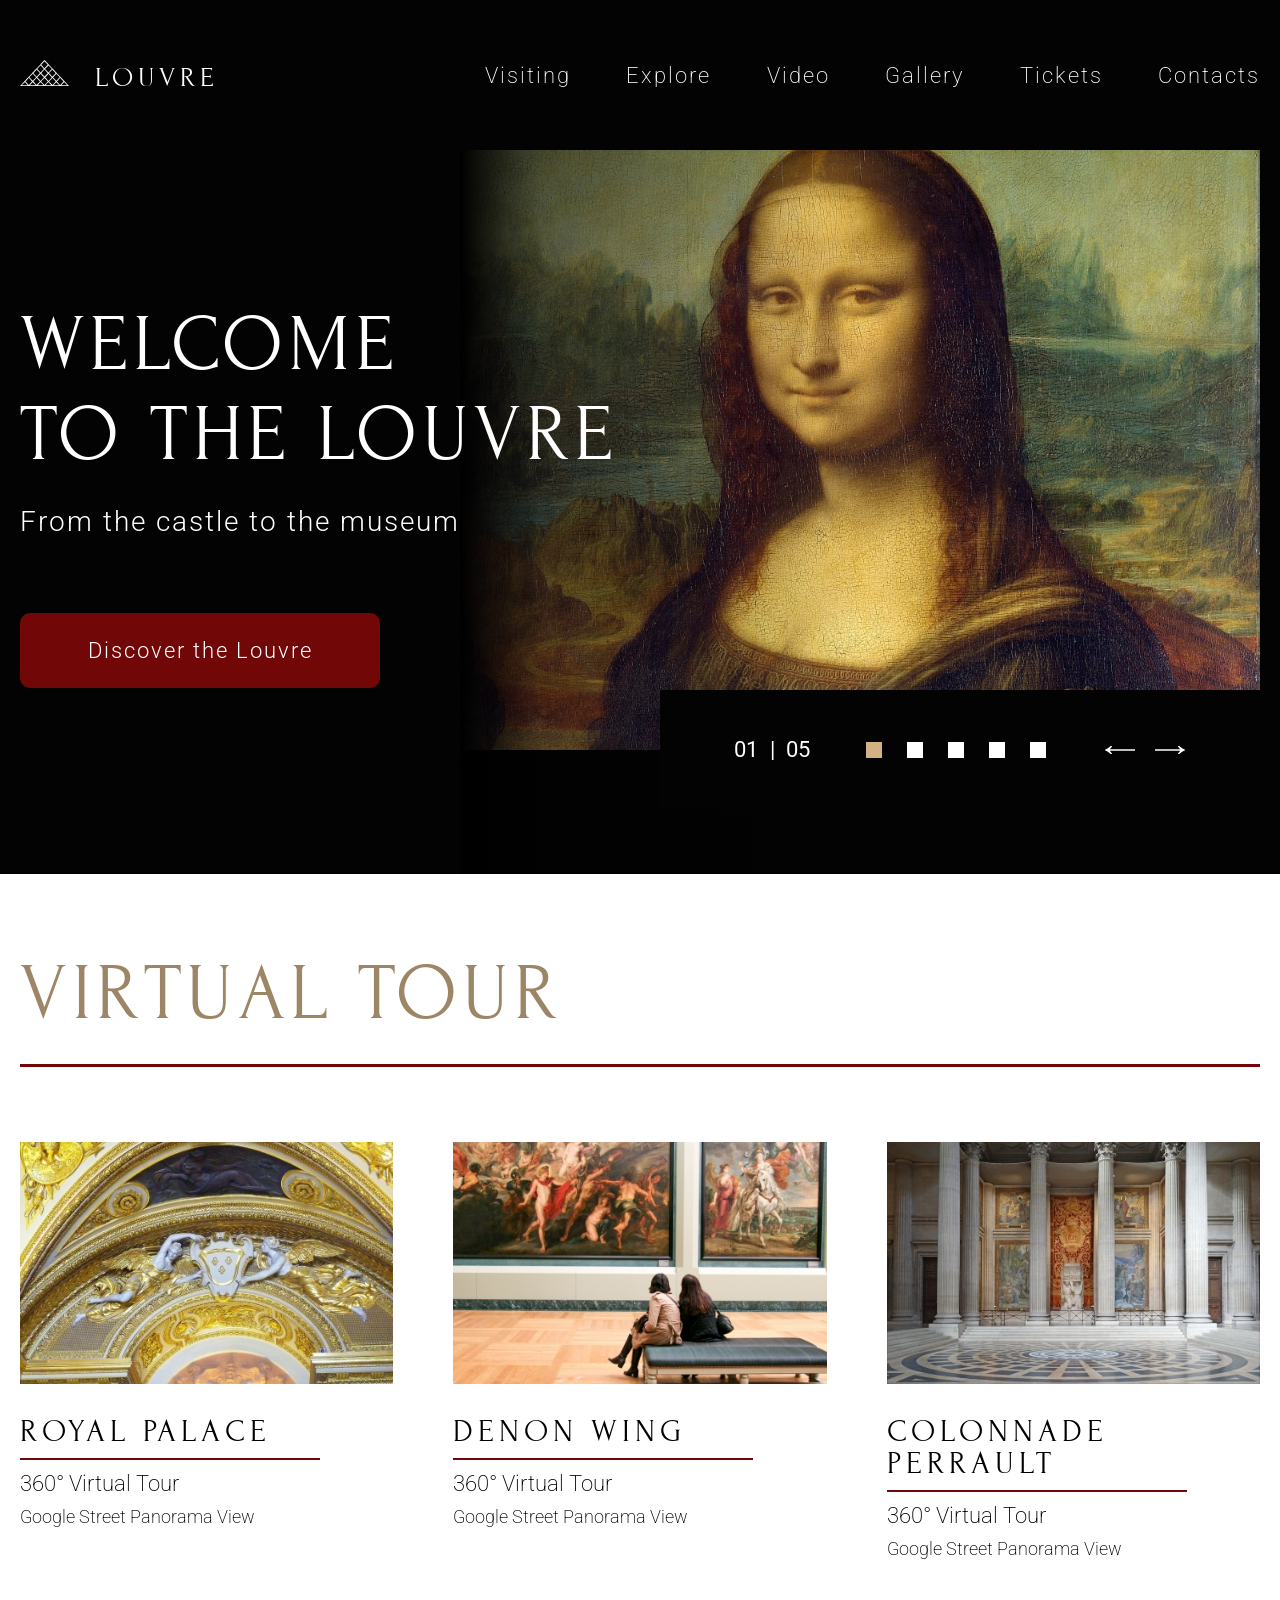
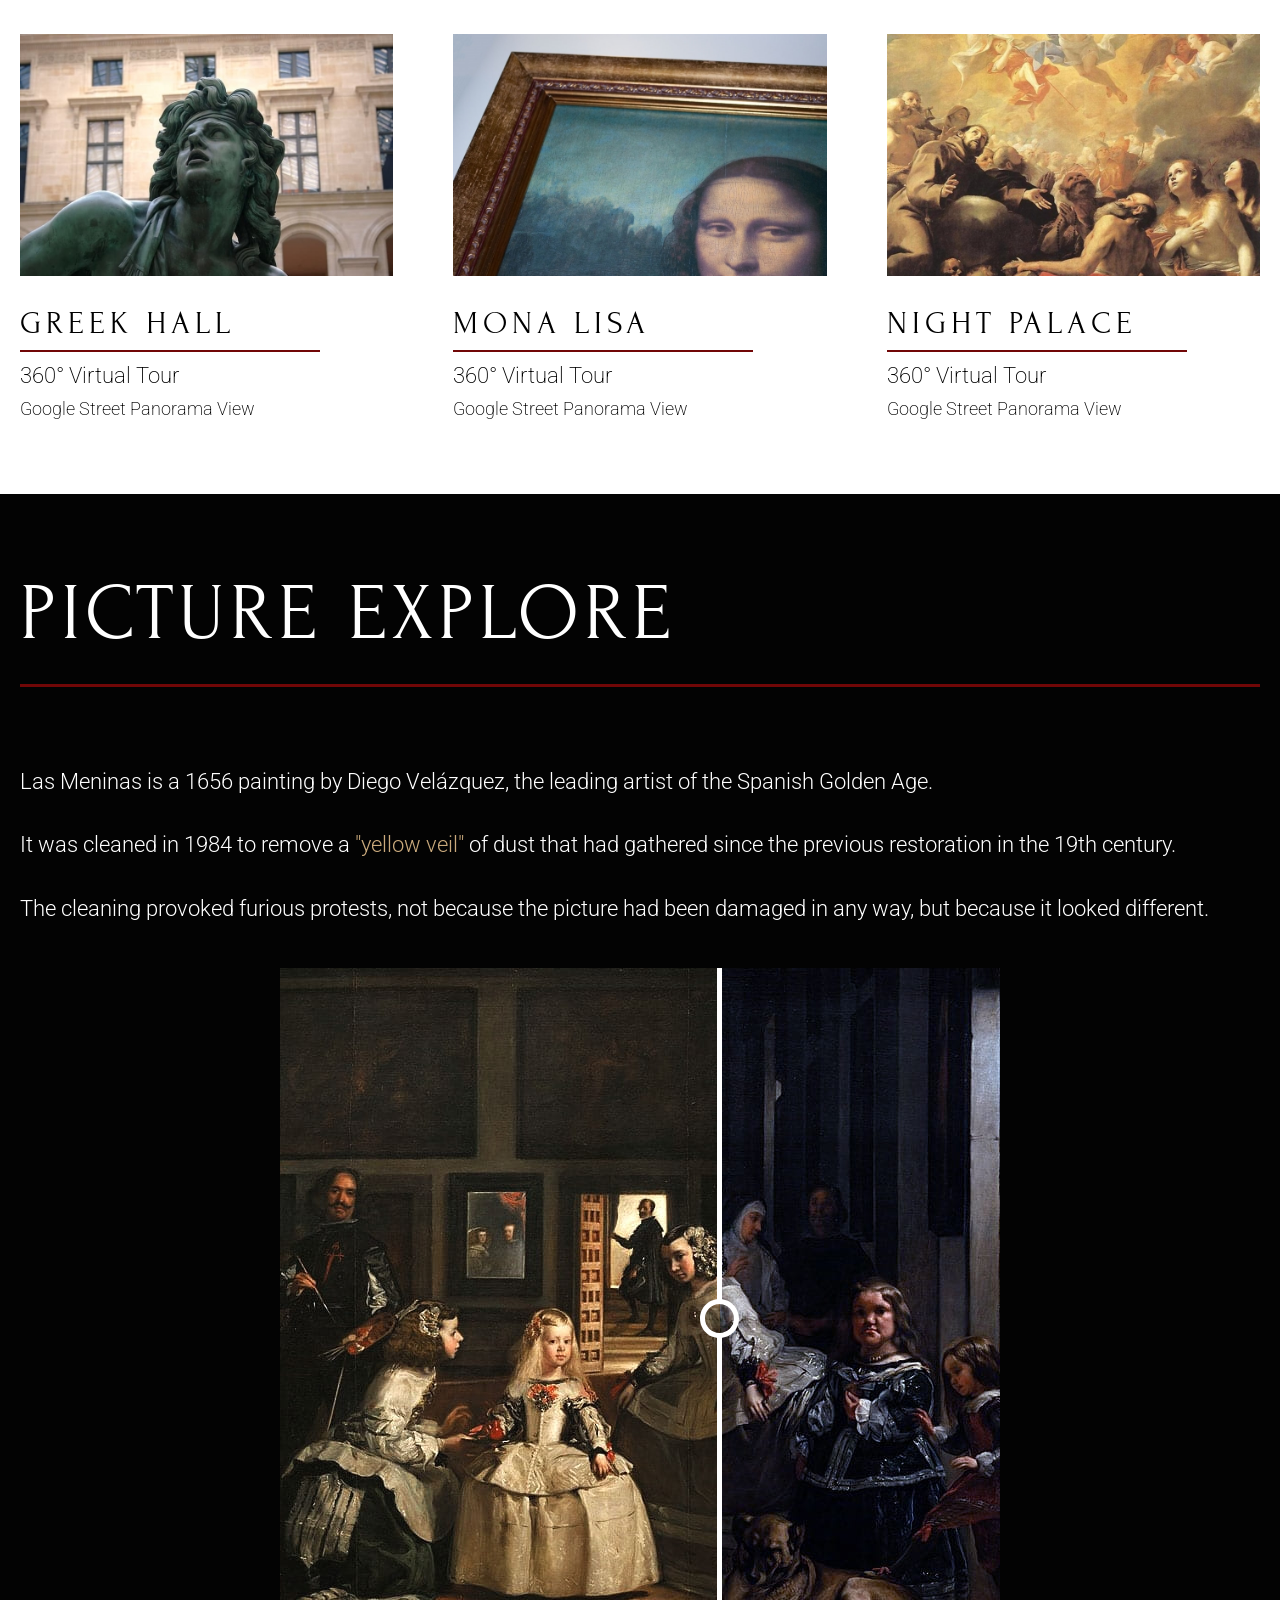
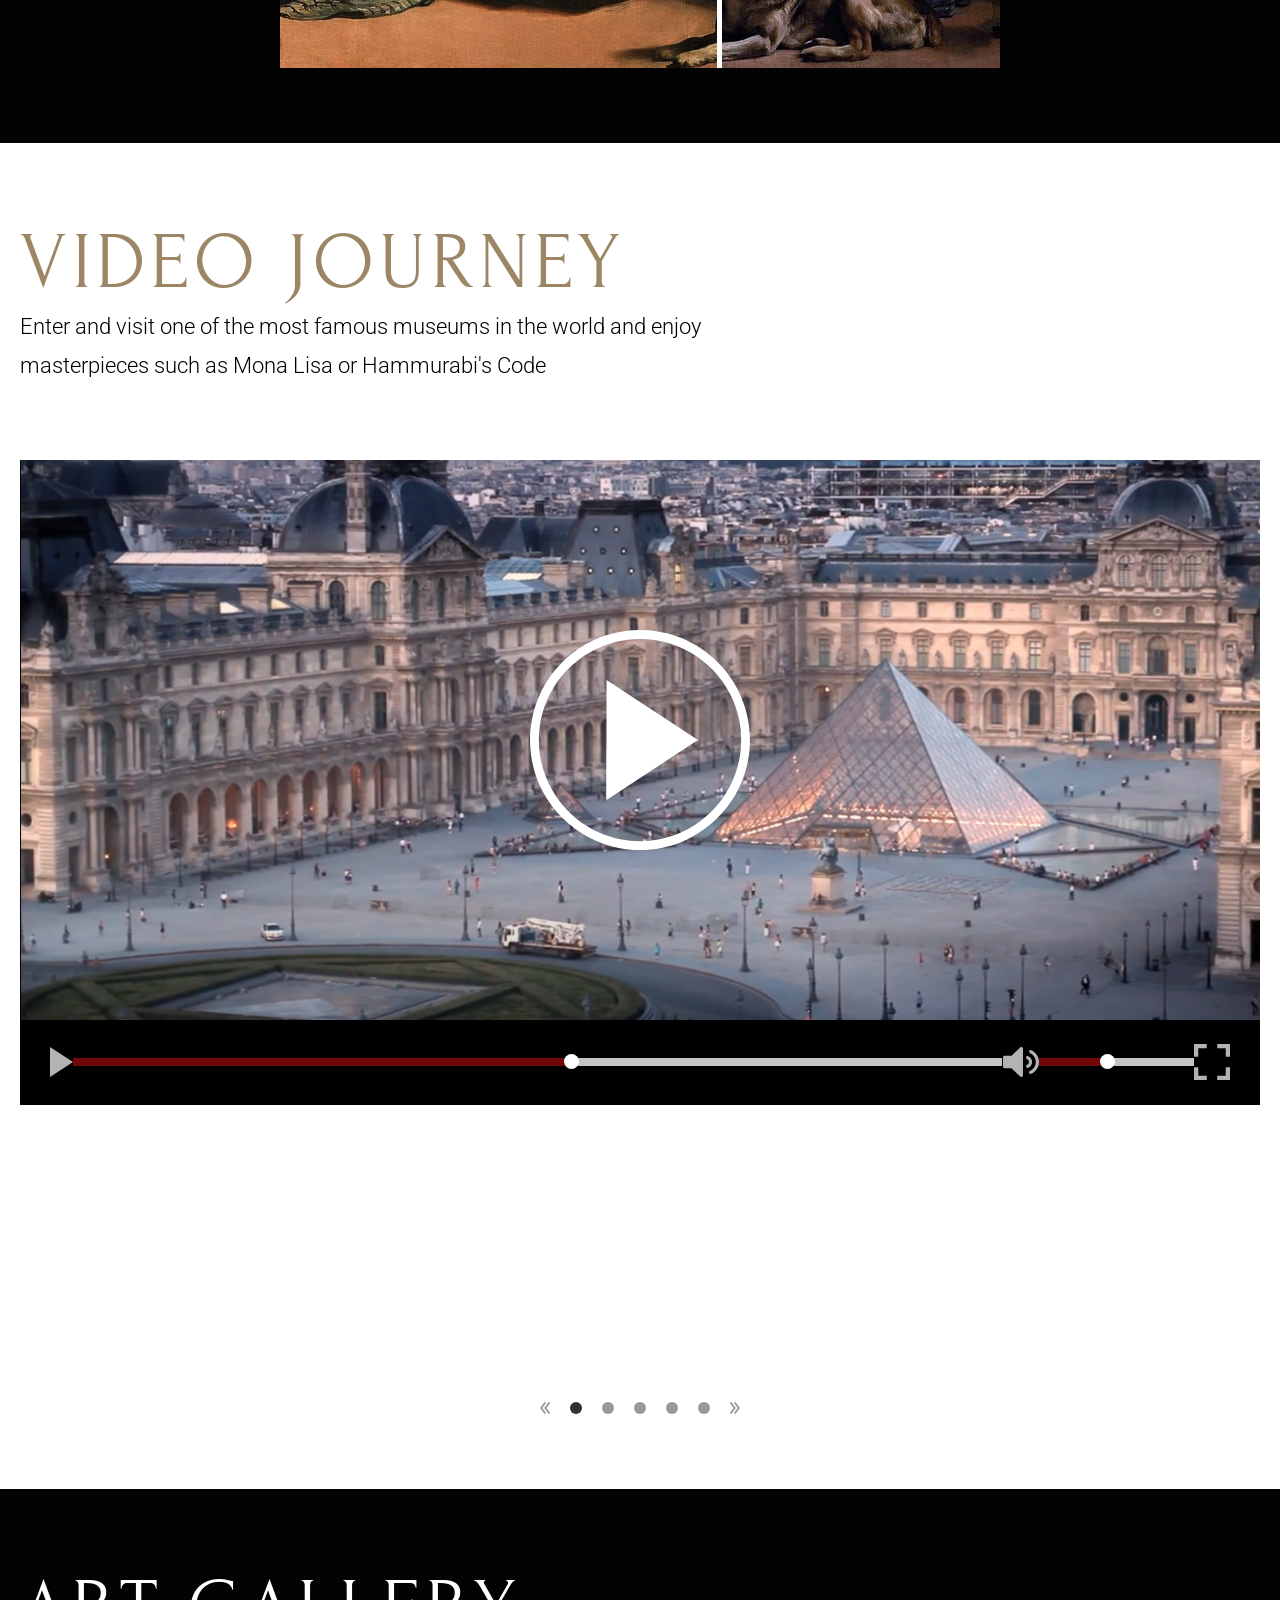
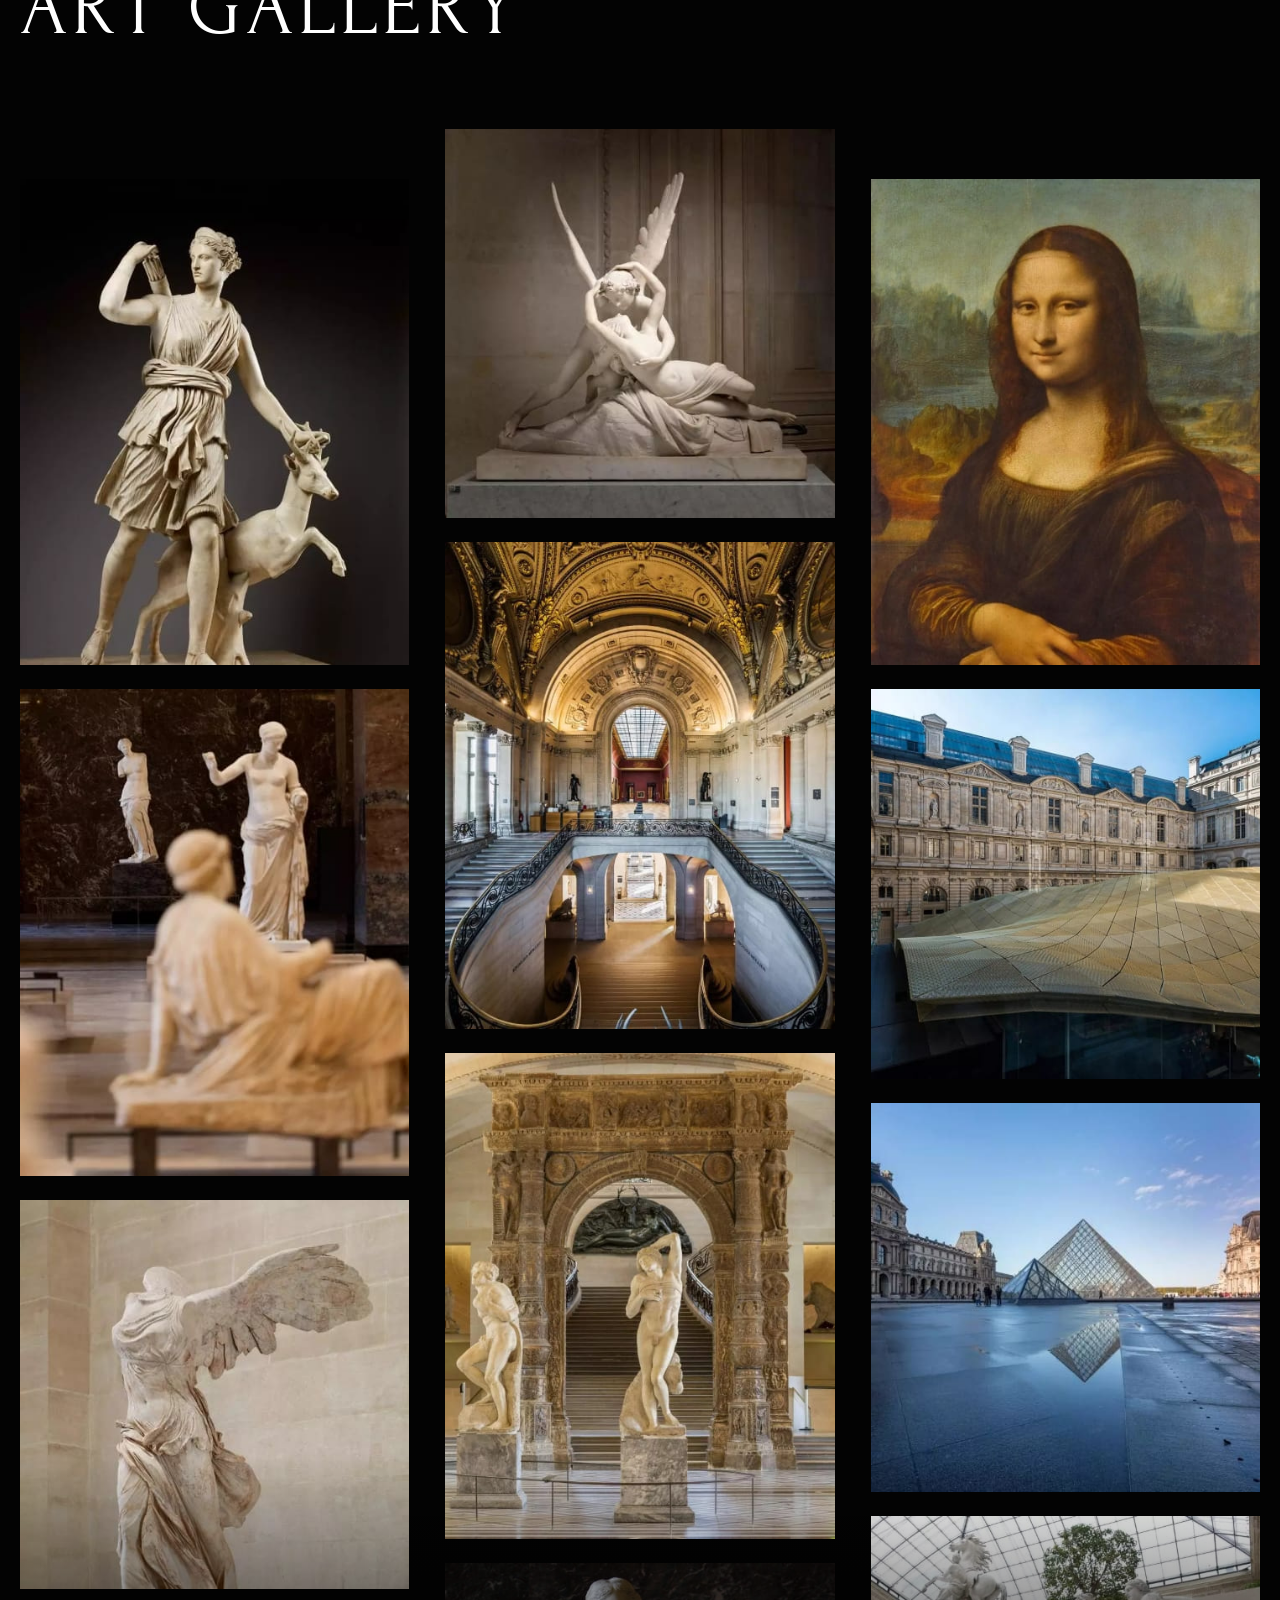
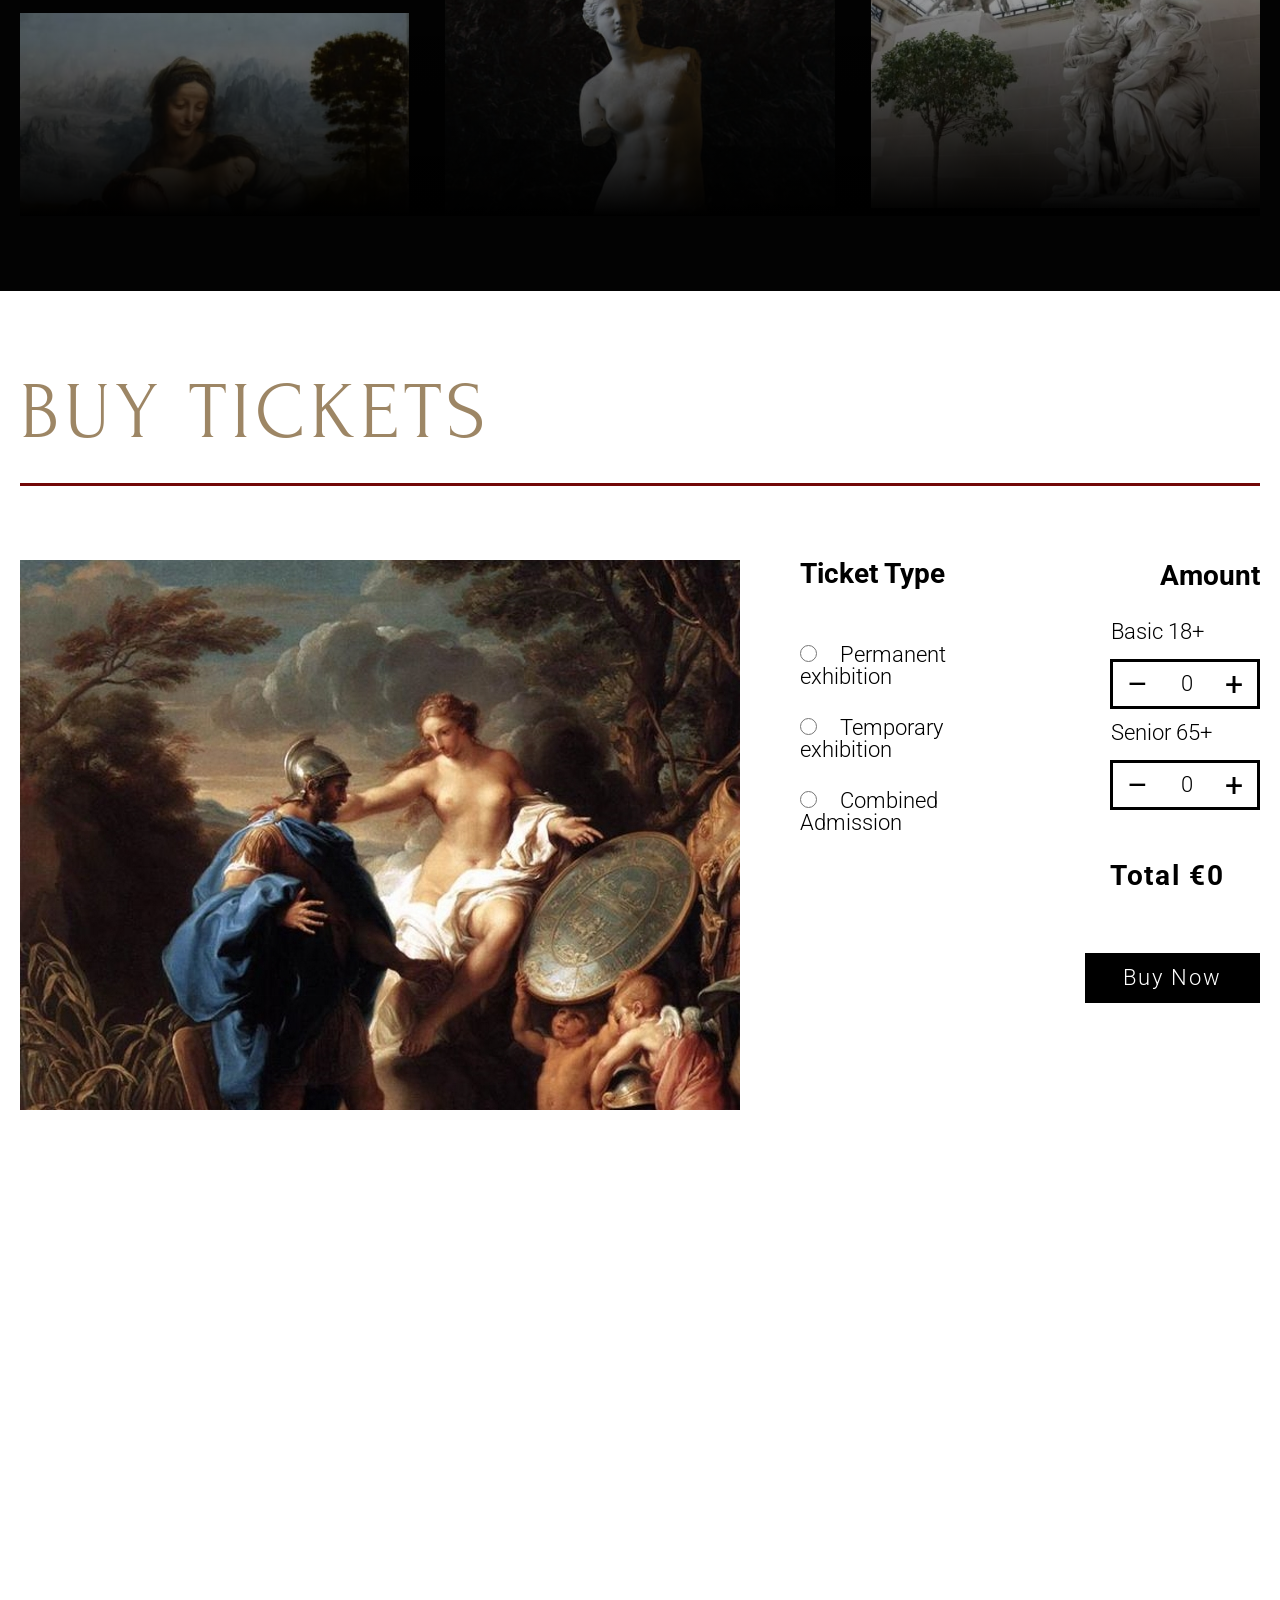
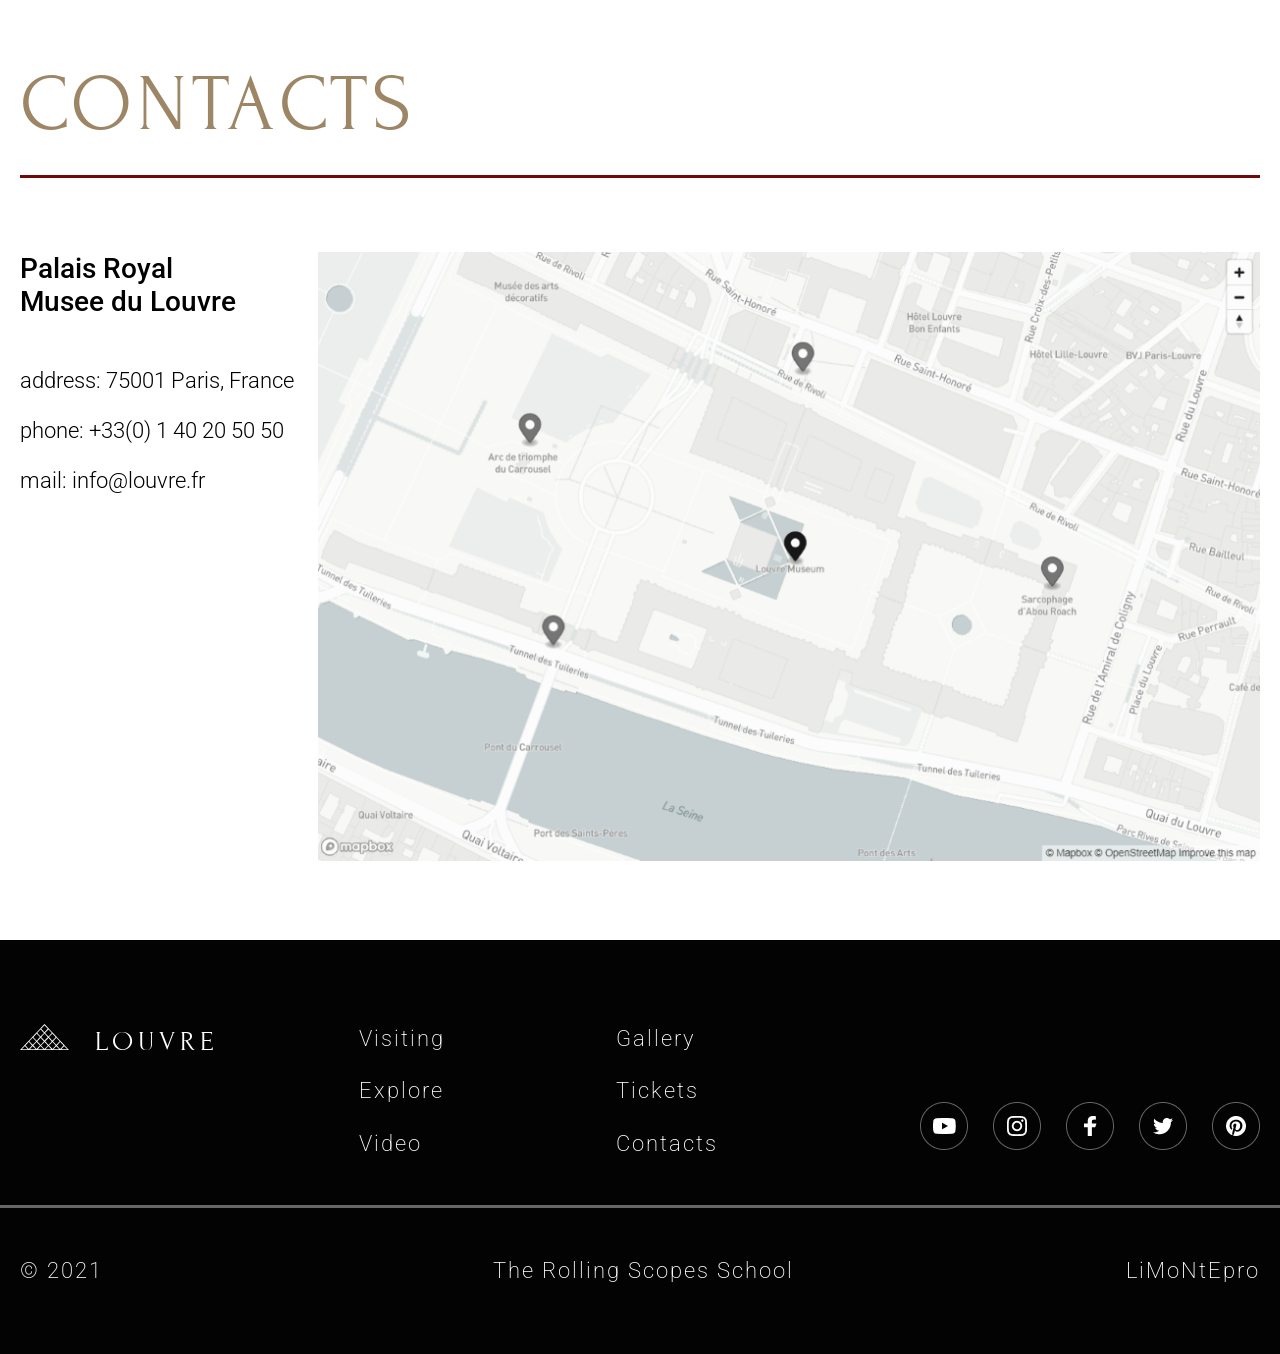
==== index.html @ 35681501 "feat: add counter functionality" ====
<!DOCTYPE html>
<html lang="en">
<head>
    <meta charset="UTF-8">
    <meta name="viewport" content="width=device-width, initial-scale=1.0">
    <link rel="stylesheet" href="main-style.css">
    <link rel="icon" href="assets/favicon.ico" type="image/x-icon">
    <title>Musem</title>
</head>
<body>
    <header class="header">
        <div class="background-black"></div>
        <div class="container header-container">
            <div class="logo">
                <img src="assets/img/Logo.png" alt="Logo" class="logo-image">
                <span class="header-logo-title">LOUVRE</span>
            </div>
            <nav class="nav">         
                <ul class="nav-list">
                    <li class="nav-item"><a href="#visiting" class="nav-link">Visiting</a></li>
                    <li class="nav-item"><a href="#explore" class="nav-link">Explore</a></li>
                    <li class="nav-item"><a href="#video" class="nav-link">Video</a></li>
                    <li class="nav-item"><a href="#gallery" class="nav-link">Gallery</a></li>
                    <li class="nav-item"><a href="#tickets" class="nav-link">Tickets</a></li>
                    <li class="nav-item"><a href="#contacts" class="nav-link">Contacts</a></li>
                </ul>
            </nav>
            <div class="header-burger-menu">
                <div class="burger-line"></div>
                <div class="burger-line"></div>
                <div class="burger-line"></div>
            </div>
        </div>
    </header>
    <main class="main">
        <div class="container main-container">
            <section class="welcome">
                <div class="background-black"></div>
                <div class="container welcome-container">
                    <div class="welcome-text">
                        <h1 class="welcome-title">Welcome <br>to the Louvre</h1>
                        <p class="welcome-subtitle">From the castle to the museum</p>
                        <a href="https://www.google.com/maps/@48.8618159,2.3366818,3a,75y,81.55h,73.4t/data=!3m7!1e1!3m5!1sAF1QipOVxZQuSy3Bx9T_HpH_7FtBHDTXvI6SF-A10ocT!2e10!3e12!7i5472!8i2736" class="welcome-link">
                            <div class="welcome-button">
                                <p class="welcome-button-title">Discover the Louvre</p>
                            </div>
                        </a>
                    </div>
                    <div class="welcome-slider">
                        <img src="assets/img/welcome-slider/1.jpg" alt="Slider image" class="slider-image">
                        <div class="welcome-slider-pagination-container">
                            <div class="welcome-slider-pagination">
                                <div class="welcome-slider-num">
                                    <p class="welcome-num-text">01</p>
                                    <p class="welcome-num-text">|</p>
                                    <p class="welcome-num-text">05</p>
                                </div>
                                <div class="welcome-carousel-pagination">
                                    <div class="carousel-block" style="background-color: #D2B183;"></div>
                                    <div class="carousel-block"></div>
                                    <div class="carousel-block"></div>
                                    <div class="carousel-block"></div>
                                    <div class="carousel-block"></div>
                                </div>
                                <div class="welcome-slider-arrows">
                                    <img src="assets\svg\welcome\arrow.svg" alt="" class="slider-arrow-left">
                                    <img src="assets\svg\welcome\arrow.svg" alt="" class="slider-arrow-right">
                                </div>
                            </div>
                        </div>
                    </div>
                </div>
            </section>
            <section class="visiting" id="visiting">
                <div class="container visiting-container">
                    <h1 class="visiting-title">Virtual tour</h1>
                    <div class="visiting-title-line"></div>
                    <div class="visiting-list">
                        <div class="visiting-item">
                            <a href="https://www.google.com/maps/@48.8606882,2.3356791,3a,90y,328.36h,87.55t/data=!3m7!1e1!3m5!1sAF1QipMZ9YgnArbwEIbTDANeSQYFu9gNqpW_2Sv8FBvY!2e10!3e12!7i4352!8i1815" class="visiting-link"><img src="assets/img/visiting/1.jpg" alt="first image" class="visiting-image"></a>
                            <h1 class="virtual_tour-title">Royal Palace</h1>
                            <div class="visiting-item-line"></div>
                            <p class="virtual_tour-subtitle">360° Virtual Tour</p>
                            <p class="virtual_tour-subtitle2">Google Street Panorama View</p>
                        </div>
                        <div class="visiting-item">
                            <a href="https://www.google.com/maps/@48.8563254,2.3352706,3a,75y,90t/data=!3m7!1e1!3m5!1sAF1QipNRj_CwP4coDMYdCHj6qHeBeJpI2VxU5BUsOX4F!2e10!3e12!7i11000!8i5500" class="visiting-link"><img src="assets/img/visiting/2.jpg" alt="second image" class="visiting-image"></a>
                            <h1 class="virtual_tour-title">Denon Wing</h1>
                            <div class="visiting-item-line"></div>
                            <p class="virtual_tour-subtitle">360° Virtual Tour</p>
                            <p class="virtual_tour-subtitle2">Google Street Panorama View</p>
                        </div>
                        <div class="visiting-item">
                            <a href="https://www.google.com/maps/@48.8601723,2.3395439,3a,88.4y,322.04h,84.25t/data=!3m7!1e1!3m5!1sAF1QipNMZGQuEA-pAUvIG_eP_2f3gWTKZEJ6XLVJ-Pgb!2e10!3e12!7i10240!8i5120" class="visiting-link"><img src="assets/img/visiting/3.jpg" alt="third image" class="visiting-image"></a>
                            <h1 class="virtual_tour-title">Colonnade Perrault</h1>
                            <div class="visiting-item-line"></div>
                            <p class="virtual_tour-subtitle">360° Virtual Tour</p>
                            <p class="virtual_tour-subtitle2">Google Street Panorama View</p>
                        </div>
                        <div class="visiting-item">
                            <a href="https://www.google.com/maps/@48.860183,2.3356156,3a,90y,177.69h,95.61t/data=!3m7!1e1!3m5!1sAF1QipP7uFZnTITRe-7AEVAgHAfqiCL-03gvBHcYWgF3!2e10!3e12!7i5472!8i2736" class="visiting-link"><img src="assets/img/visiting/4.jpg" alt="fourth image" class="visiting-image"></a>
                            <h1 class="virtual_tour-title">Greek hall</h1>
                            <div class="visiting-item-line"></div>
                            <p class="virtual_tour-subtitle">360° Virtual Tour</p>
                            <p class="virtual_tour-subtitle2">Google Street Panorama View</p>
                        </div>
                        <div class="visiting-item">
                            <a href="https://www.google.com/maps/@48.8598788,2.3355157,3a,82.2y,7.53h,94t/data=!3m7!1e1!3m5!1sAF1QipO1wkUUbyzpPjj-OR0mR5etZJT-xl-40XK8rDQ3!2e10!3e12!7i10240!8i5120" class="visiting-link"><img src="assets/img/visiting/5.jpg" alt="fifth image" class="visiting-image"></a>
                            <h1 class="virtual_tour-title">Mona Lisa</h1>
                            <div class="visiting-item-line"></div>
                            <p class="virtual_tour-subtitle">360° Virtual Tour</p>
                            <p class="virtual_tour-subtitle2">Google Street Panorama View</p>
                        </div>
                        <div class="visiting-item">
                            <a href="https://www.google.com/maps/@48.8563254,2.3352706,3a,90y,21.26h,79.91t/data=!3m7!1e1!3m5!1sAF1QipPpGAowYatVyk3MMGnZAaQkYm2EUk-Dlca06SS5!2e10!3e12!7i11304!8i5652" class="visiting-link"><img src="assets/img/visiting/6.jpg" alt="sixth image" class="visiting-image"></a>
                            <h1 class="virtual_tour-title">Night Palace</h1>
                            <div class="visiting-item-line"></div>
                            <p class="virtual_tour-subtitle">360° Virtual Tour</p>
                            <p class="virtual_tour-subtitle2">Google Street Panorama View</p>
                        </div>
                    </div>
                </div>
            </section>
            <section class="explore" id="explore">
                <div class="background-black"></div>
                <div class="container explore-container">
                    <div class="explore-text">
                        <p class="explore-title">Picture explore</p>
                        <div class="explore-line"></div>
                        <p class="explore-subtitle-1">Las Meninas is a 1656 painting by Diego Velázquez, the leading artist of the Spanish Golden Age.</p>
                        <p class="explore-subtitle-1 explore-subtitle-2">It was cleaned in 1984 to remove a <span class="explore-subtitle-2 explore-span">"yellow veil"</span> of dust that had gathered since the previous restoration in the 19th century.</p>
                        <p class="explore-subtitle-1 explore-subtitle-3">The cleaning provoked furious protests, not because the picture had been damaged in any way, but because it looked different.</p>
                    </div>
                    <div class="explore-slider">
                        <div class="explore-image-container-before">
                            <img src="assets/img/explore-slider/before.jpg" alt="Image before" class="explore-image">
                        </div>
                        <div class="explore-image-container-after">
                            <img src="assets/img/explore-slider/after.jpg" alt="Image after" class="explore-image">
                        </div>
                        <img src="assets\svg\explore\explore-slider.svg" alt="" class="explore-slider-line">
                    </div>
                </div>
            </section>
            <section class="video" id="video">
                <div class="container video-container">
                    <div class="video-text">
                        <p class="video-title">Video journey</p>
                        <p class="video-subtitle">Enter and visit one of the most famous museums in the world and enjoy masterpieces such as Mona Lisa or Hammurabi's Code</p>
                    </div>
                    <div class="video-and-control">
                        <div class="current-video">
                            <a href="https://www.youtube.com/watch?v=zp1BXPX8jcU" class="video-link"><img src="assets/img/video/f00089fd43949a1332ea6150e413fd6a0a39f62d.jpg" alt="video image" class="video-image"><img src="assets\svg\video\control\Group.svg" alt="Pause image" class="video-pause">
                            </a>
                            <div class="bar bar-in-video">
                                <div class="video-bar">
                                    <div class="video-bar-red">
                                        <div class="video-circle"></div>
                                    </div>
                                </div>
                            </div>
                        </div>
                        <div class="video-control">
                            <img src="assets/svg/video/control/play.svg" alt="play button" class="play-button-image">
                            <div class="bar">
                                <div class="video-bar">
                                    <div class="video-bar-red">
                                        <div class="video-circle"></div>
                                    </div>
                                </div>
                            </div>         
                            <img src="assets/svg/video/control/volume.svg" alt="volume button" class="volume-button-image">
                            <div class="bar-volume">
                                <div class="volume-bar">
                                    <div class="volume-bar-red">
                                        <div class="volume-circle"></div>
                                    </div>
                                </div>
                            </div>
                            <img src="assets/svg/video/control/fullscreen.svg" alt="fullscreen button" class="fullscreen-button-image">
                        </div>
                    </div>
                    <div class="youtube-videos">
                        <iframe class="video-frame-1" src="https://www.youtube.com/embed/Vi5D6FKhRmo?si=P26BnOYjyNzX29Dn" title="YouTube video player" frameborder="0" allow="accelerometer; autoplay; clipboard-write; encrypted-media; gyroscope; picture-in-picture; web-share" referrerpolicy="strict-origin-when-cross-origin" allowfullscreen></iframe>
                        <iframe class="video-frame-1 video-frame-2" src="https://www.youtube.com/embed/NOhDysLnTvY?si=Urk3ggfMR2NkicTY" title="YouTube video player" frameborder="0" allow="accelerometer; autoplay; clipboard-write; encrypted-media; gyroscope; picture-in-picture; web-share" referrerpolicy="strict-origin-when-cross-origin" allowfullscreen></iframe>
                        <iframe class="video-frame-1 video-frame-3" src="https://www.youtube.com/embed/aWmJ5DgyWPI?si=xsgUcSsnRDbRaz-Q" title="YouTube video player" frameborder="0" allow="accelerometer; autoplay; clipboard-write; encrypted-media; gyroscope; picture-in-picture; web-share" referrerpolicy="strict-origin-when-cross-origin" allowfullscreen></iframe>
                    </div>
                    <div class="video-slider-pagination-container">
                        <div class="video-slider-pagination">
                            <img src="assets\svg\video\pagination\arrow_left.svg" alt="" class="video-slider-arrows">
                            <div class="video-pagination-circle" style="background-color: #333333;"></div>
                            <div class="video-pagination-circle"></div>
                            <div class="video-pagination-circle"></div>
                            <div class="video-pagination-circle"></div>
                            <div class="video-pagination-circle"></div>
                            <img src="assets\svg\video\pagination\arrow-right.svg" alt="" class="video-slider-arrows">
                        </div>
                    </div>
                </div>
            </section>
            <section class="gallery" id="gallery">
                <div class="background-black"></div>
                <div class="container gallery-container">
                    <p class="gallery-title">Art Gallery</p>
                    <div class="gallery-grid-container">
                        <div class="grid-container">
                            <div class="gallery-grid-1">
                                <img src="assets/img/galery/galery11.jpg" alt="galery11.jpg" class="gallery-image">
                                <img src="assets/img/galery/galery12.jpg" alt="galery12.jpg" class="gallery-image">
                                <img src="assets/img/galery/galery13.jpg" alt="galery13.jpg" class="gallery-image">
                                <div class="i1-4">
                                    <img src="assets/img/galery/galery14.jpg" alt="galery14.jpg" class="gallery-image" >
                                </div>
                            </div>
                            
                            <div class="gallery-grid-2">
                                <img src="assets/img/galery/galery21.jpg" alt="galery21.jpg" class="gallery-image">
                                <img src="assets/img/galery/galery22.jpg" alt="galery22.jpg" class="gallery-image">
                                <img src="assets/img/galery/galery23.jpg" alt="galery23.jpg" class="gallery-image">
                                <div class="i2-4">
                                    <img src="assets/img/galery/galery24.jpg" alt="galery24.jpg" class="gallery-image">
                                </div>
                            </div>
    
                            <div class="gallery-grid-3">
                                <img src="assets/img/galery/galery31.jpg" alt="galery31.jpg" class="gallery-image">
                                <img src="assets/img/galery/galery32.jpg" alt="galery32.jpg" class="gallery-image">
                                <img src="assets/img/galery/galery33.jpg" alt="galery33.jpg" class="gallery-image">
                                <div class="i3-4">
                                    <img src="assets/img/galery/galery34.jpg" alt="galery34.jpg" class="gallery-image">
                                </div>
                            </div>
                            <div class="grid-gradient"></div>
                        </div>
                    </div>
                </div>
            </section>
            <section class="tickets" id="tickets">
                <div class="container tickets-container">
                    <p class="tickets-title">BUY TICKETS</p>
                    <div class="tickets-line"></div>
                    <div class="tickets-underline">
                        <div class="tickets-image-container">
                            <img src="assets/img/tickets/1.jpg" alt="Tickets image" class="tickets-image">
                        </div>
                        <div class="tickets-buttons">
                            <p class="tickets-buttons-title">Ticket Type</p>
                            <div class="tickets-choice">
                                <input type="radio" class="choice-button" id="TicketsChoice1" name="Tickets" value="Permanent exhibition">
                                <label for="TicketsChoice1" class="buttons-title">Permanent exhibition</label>
                            </div>
                            <div class="tickets-choice">
                                <input type="radio" class="choice-button" id="TicketsChoice2" name="Tickets" value="Temporary exhibition">
                                <label for="TicketsChoice2" class="buttons-title">Temporary exhibition</label>
                            </div>
                            <div class="tickets-choice" style="margin-bottom: 0;">
                                <input type="radio" class="choice-button" id="TicketsChoice3" name="Tickets" value="Combined Admission">
                                <label for="TicketsChoice3" class="buttons-title">Combined Admission</label>
                            </div>
                        </div>
                        <div class="tickets-menu">
                            <div class="amount-buy">
                                <div class="tickets-amount">
                                    <p class="amount-title">Amount</p>
                                    <p class="amount-subtitle">Basic 18+</p>
                                    <div class="amount-counter amount-counter-basic">
                                        <div class="counter-minus counter-minus-basic">–</div>
                                        <p class="counter-number counter-number-basic">0</p>
                                        <div class="counter-plus counter-plus-basic">+</div>
                                    </div>
                                    <p class="amount-subtitle">Senior 65+</p>
                                    <div class="amount-counter amount-counter-senior">
                                        <div class="counter-minus counter-minus-senior">–</div>
                                        <p class="counter-number counter-number-senior">0</p>
                                        <div class="counter-plus counter-plus-senior">+</div>
                                    </div>
                                    <div class="amount-result">
                                        <p class="amount-title-2">Total €</p>
                                        <p class="amount-title-2 amount-title-num" id="popa">0</p>
                                    </div>
                                </div>
                            </div>
                            <div class="tickets-buy-button">
                                <a href="booking_tickets.html" class="tickets-buy-link"><p class="buy-button-text">Buy Now</p></a>
                            </div>
                        </div>
                    </div>
                </div>
            </section>
            <section class="parallax">
                <div class="parallax-layer"></div>
            </section>
            <section class="contacts" id="contacts">
                <div class="container contacts-container">
                    <p class="contacts-title">Contacts</p>
                    <div class="contacts-line"></div>
                    <div class="contacts-under-line">
                        <div class="contacts-text">
                            <p class="contacts-subtitle">Palais Royal <br>Musee du Louvre</p>
                            <p class="contacts-info-text"><span class="contacts-info-text contacts-span">address:</span>75001 Paris, France</p>
                            <p class="contacts-info-text"><span class="contacts-info-text contacts-span">phone:</span>+33(0) 1 40 20 50 50</p>
                            <p class="contacts-info-text"><span class="contacts-info-text contacts-span">mail:</span>info@louvre.fr</p>
                        </div>
                        <div class="contacts-image-container">
                            <img src="assets\img\contacts\map.png" alt="" class="contacts-image">
                        </div>
                    </div>
                </div>
            </section>    
        </div>
        <script src="scripts.js"></script>
    </main>
    <footer class="footer">
        <div class="background-black"></div>
        <div class="container footer-container">
            <div class="footer-first-row">
                <div class="footer-logo">
                <img src="assets/img/Logo.png" alt="Logo" class="logo-image footer-logo-image">
                <span class="header-logo-title footer-nav-title">LOUVRE</span>
                </div>
                <div class="footer-navigation">
                    <a href="#visiting" class="footer-link">Visiting</a>
                    <a href="#explore" class="footer-link">Explore</a>
                    <a href="#video" class="footer-link footer-special-1">Video</a>
                    <a href="#gallery" class="footer-link footer-special-2">Gallery</a>
                    <a href="#tickets" class="footer-link">Tickets</a>
                    <a href="#contacts" class="footer-link">Contacts</a>
                </div>
                <div class="footer-socials">
                    <div class="footer-socials-image-container">
                        <img src="assets/img/social-icons/Youtube.png" alt="Youtube" class="socials-image">
                    </div>
                    <div class="footer-socials-image-container">
                        <img src="assets/img/social-icons/Instagram.png" alt="Instagram" class="socials-image">
                    </div>
                    <div class="footer-socials-image-container">
                        <img src="assets/img/social-icons/Facebook.png" alt="Facebook" class="socials-image">
                    </div>
                    <div class="footer-socials-image-container">
                        <img src="assets/img/social-icons/Twitter.png" alt="Twitter" class="socials-image">
                    </div>
                    <div class="footer-socials-image-container">
                        <img src="assets/img/social-icons/Pinterest.png" alt="Pintrest" class="socials-image">
                    </div>
                </div>
            </div>
            <div class="footer-line-container">
                <div class="footer-line"></div>
            </div>
            <div class="footer-last_string">
                <p class="footer-last-paragraph">© 2021</p>
                <p class="footer-last-paragraph rolling-scopes">The Rolling Scopes School</p>
                <p class="footer-last-paragraph">LiMoNtEpro</p>
            </div>
        </div>
            
    </footer>
</body>
</html>
---- main-style.css ----
@import url('https://fonts.googleapis.com/css2?family=Bebas+Neue&family=DM+Serif+Text:ital@0;1&family=Forum&family=Roboto:ital,wght@0,100..900;1,100..900&display=swap');

html {
  scroll-behavior: smooth;
}
*{
    box-sizing: border-box;
}
.container{
    max-width: 1440px;
    width: 100%;
    /* margin: 75px 0; */
    padding: 75px 0;
}
body{
    font-family: Roboto;
    min-height: 100vh;
    max-width: 1920px;
    width: 100vw;
    margin:0;
    padding: 0;
    display: flex;
    flex-direction: column;
    align-items: center;
    justify-self: center;
    overflow-x: hidden;
}
.header{
    max-width: 1480px;
    width: 100%;
    display:flex;
    align-items: center;
    flex-shrink: 1;
    position: relative;
    overflow-y:clip;
    background-color: #030303;
    color: white;
    height: 150px;
    padding: 0 20px;
}

.header-container{
    max-width: 1440px;
    width: 100%;
    display:flex;
    justify-content: space-between;
    align-items: center;
    /* margin:0; */
}
.nav-list{
    display:flex;
    justify-content: space-between;
    align-items: center;
    list-style: none;
    font-family: Roboto;
    font-size: 22px;
    font-weight: 200;
    letter-spacing: 2px;
    padding:0;
}
.nav-link{
    text-decoration: none;
    color: white;
}
.logo{
    width: 199px;
    height: 33px;
    display: flex;
    justify-content: space-between;
    align-items: center;
}
.logo-image{
    width: 49px;
    height: 26px;
    margin-bottom: 5px;
}
.nav{
    width: 775px;
}
.header-logo-title{
    font-family: Forum;
    font-size: 28px;
    letter-spacing: 5px;
    margin-top: 5px;
}
.header-burger-menu{
    display: none;
    flex-direction: column;
    justify-content: space-between;
    width: 32px;
    height: 18px;
}
.header-burger-menu:hover{
    cursor:pointer;
}
.burger-line{
    width: 100%;
    height: 2px;
    background-color: #fff;
}
.main{
    max-width: 1480px;
    width: 100%;
    display: flex;
    flex-direction: column;
    align-items: flex-start;
    margin:0;
    padding: 0 20px;
}
.main-container{
    display: flex;
    flex-direction: column;
    align-items: center;
    /* margin:0; */
    padding:0;
}
.welcome{
    position: relative;
    display: flex;
    align-items: center;
    overflow-y: clip;
    width: 100%;
    /* max-height: 810px; */
    height: 100%;
    /* margin-bottom:75px; */
}
.welcome-container{
    position: relative;
    padding:0px;
    height: 100%;
}
.background-black{
    position:absolute;
    width: 100vw;
    height: 100%;
    left: 50%;
    transform: translateX(-50%);
    z-index: -1;
    background-color: #030303;
}
.welcome-text{
    display: flex;
    flex-direction: column;
    align-items: flex-start;
    margin-top: 150px;
    position: absolute;
    z-index: 1;
}
.welcome-title{
    color: white;
    font-family: Forum;
    letter-spacing: 5px;
    text-transform: uppercase;
    font-size: 80px;
    font-weight: 400;
    line-height: 90px;
    margin-block: auto;
    display:inline-block;
}
.welcome-subtitle{
    color:white;
    font-family: Roboto;
    font-weight: 300;
    font-size: 28px;
    letter-spacing: 2px;
    margin:0;
    margin-top: 25px;
}
.welcome-button{
    display:flex;
    justify-content: center;
    align-items: center;    
    height: 75px;
    width: 360px;
    background-color: #710707;
    border-radius: 10px;
}
.welcome-link{
    margin-top: 75px;
    text-decoration: none;
}
.welcome-button-title{
    display: inline-block;
    color: white;
    font-family: roboto;
    font-weight: 300;
    font-size: 22px;
    letter-spacing: 2px;
    line-height: 100%;
    margin:0;
}
.welcome-slider{
    position:relative;
    top:0;
    /* left: 440px; */
    margin-left: auto;
    max-width: 1000px;
    max-height: 810px;
    min-width: 700px;
    width: calc(100% - 440px);
}
.slider-image{
    max-width: 1000px;
    max-height: 750px;
    width: 100%;
    height: auto;
}
.welcome-slider:after{
    content:"";
    display: block;
    width: 100%;
    height: 100%;
    position: absolute;
    top:0;
    left: 0;
    background: transparent;
    background: linear-gradient(to right,rgba(0, 0, 0, 1) 0%, rgba(0, 0, 0, 0.5) 10%, rgba(0, 0, 0, 0) 50%);
}
.welcome-slider-pagination-container{
    position:relative;
    display: flex;
    align-items: center;
    z-index: 1;
    width: 600px;
    height: 120px;
    margin-left: auto;
    bottom: 64px;
    background-color: #030303;
}
.welcome-slider-pagination{
    display: flex;
    flex-direction: row;
    justify-content: space-between;
    align-items: center;
    width: 451px;
    height: 40px;
    margin-left: auto;
    margin-right: 75px;
}
.welcome-slider-num{
    display: flex;
    justify-content: space-between;
    width: 76px;
    /* margin-left: 14px; */
}
.welcome-num-text{
    font-family: Roboto;
    font-weight: 400;
    font-size: 22px;
    line-height: 40px;
    letter-spacing: 0px;
    vertical-align: middle;
    text-transform: uppercase;
    color:white;
    margin:0;
}
.welcome-carousel-pagination{
    width: 180px;
    display: flex;
    justify-content: space-between;
    margin-left: -3px;
}
.carousel-block{
    aspect-ratio: 1/1;
    width: 16px;
    background-color: white;
}
.welcome-slider-arrows{
    width: 80px;
    display: flex;
    justify-content: space-between;
}
.slider-arrow-right{
    rotate: 180deg;
}
.visiting{
    width: 100%;
    display:flex;
    flex-direction: column;
    justify-content: space-between;
}
.visiting-container{
    padding-bottom: 76px;
}
.visiting-title{
    font-family: Forum;
    font-weight: 400;
    font-size: 80px;
    line-height: 90px;
    letter-spacing: 5px;
    text-transform: uppercase;

    color: #9D8665;
    margin:0;
}
.visiting-title-line{
    background-color: #710707;
    height: 3px;
    width: 100%;
    margin-top: 25px;
    margin-bottom: 75px;
}
.visiting-list{
    display:grid;
    grid-template-columns: repeat(3,1fr);
    column-gap: 60px;
    row-gap: 76px;
}
.visiting-item{
    display:flex;
    flex-direction: column;
    max-height: 424px;
}
.visiting-link{
    width: 100%;
    max-height: 285px;
    aspect-ratio: 440/285;
}
.visiting-image{
    width: 100%;
}
.virtual_tour-title{
    font-family: Forum;
    font-weight: 400;
    font-size: 32px;
    line-height: 100%;
    letter-spacing: 5px;
    text-transform: uppercase;
    margin:0;
    margin-top: 27px;
}
.visiting-item-line{
    background-color: #710707;
    width: 300px;
    min-height: 2px;
    margin-top: 11px;
    margin-bottom: 13px;
}
.virtual_tour-subtitle{
    font-family: Roboto;
    font-weight: 200;
    font-size: 22px;
    line-height: 100%;
    letter-spacing: 0%;
    margin:0;
    margin-bottom: 13px;
}
.virtual_tour-subtitle2{
    font-family: Roboto;
    font-weight: 200;
    font-size: 18px;
    line-height: 100%;
    letter-spacing: 0%;
    margin:0;
}
.explore{
    position: relative;
    width: 100%;
    display: flex;
    flex-direction: row;
    flex-wrap: wrap;
    align-items: center;
    overflow-y: clip;
}
.explore-container{
    display:flex;
    flex-direction: row;
    flex-wrap: wrap;
    justify-content: space-between;
}
.explore-text{
    width: 660px;
}
.explore-title{
    font-family: Forum;
    font-weight: 400;
    font-size: 80px;
    line-height: 90px;
    letter-spacing: 5px;
    text-transform: uppercase;
    color: white;
    margin: 0;
}
.explore-line{
    background-color: #710707;
    height: 3px;
    margin-top: 25px;
    margin-bottom: 76px;
}
.explore-subtitle-1{
    font-family: Roboto;
    font-weight: 300;
    font-size: 22px;
    line-height: 38.5px;
    letter-spacing: 0%;
    color: white;
    margin-bottom: 25px;
}
.explore-subtitle-2{
    margin-bottom: 25px;
}
.explore-span{
    font-family: Roboto;
    font-weight: 300;
    color: rgb(202, 170, 125);
}
.explore-slider{
    position:relative;
    width: 720px;
    height: 700px;
    margin-top: 15px;
}
.explore-image{
    width: 720px;
    height: 100%;
}
.explore-image-container-before{
    position: absolute;
    overflow: hidden;
    height: 100%;
    width: 440px;
    z-index: 1;
}
.explore-image-container-after{
    position: absolute;
    overflow: hidden;
    height: 100%;
    width: 720px;
}
.explore-slider-line{
    position: absolute;
    z-index: 2;
    left:420px;
    height: 100%;
}
.video{
    width: 100%;
    display: flex;
    flex-direction: row;
    justify-content: space-between;
}
.video-container{
    display: flex;
    flex-direction: column;
    justify-content: space-between;
}
.video-text{
    width: 100%;
    display:flex;
    flex-direction: row;
    flex-wrap: wrap;
    align-items: center;
    justify-content: space-between;
    margin-bottom: 75px;
}
.video-title{
    font-family: Forum;
    font-weight: 400;
    font-size: 80px;
    line-height: 90px;
    letter-spacing: 5px;
    text-transform: uppercase;
    color: #9D8665;
    margin:0;
}
.video-subtitle{
    font-family: Roboto;
    font-weight: 300;
    font-size: 22px;
    line-height: 38.5px;
    letter-spacing: 0%;
    vertical-align: middle;
    width: 720px;
    margin:0;
}
.video-and-control{
    margin-bottom: 40px;
    display: flex;
    flex-direction: column;
}
.current-video{
    position:relative;
    max-width: 1440px;
    width: 100%;
    aspect-ratio: 1440 / 650;
}
.video-image{
    width: 100%;
    height: 100%;
}
.video-link{
    width: 100%;
    max-height: 650px;
    height: 100%;
    position: relative;
    display: flex;
    justify-content: center;
    align-items: center;
}
.video-pause{
    width: 220px;
    height: 220px;
    position: absolute;
}
.video-control{
    display: flex;
    flex-direction: row;
    justify-content: space-between;
    align-items: center;
    width: 100%;
    height: 85px;
    background-color: black;
    padding: 0 30px;
}
.bar{
    position:relative;
    display:flex;
    flex-direction: row;
    align-items: center;
    max-width: 929px;
    width: 100%;
}
.bar-in-video{
    display:none;
}
.video-bar{
    width: 100%;
    height: 8px;
    background-color: #C4C4C4;
}
.video-bar-red{
    position: relative;
    height: 100%;
    width: 53.5%;
    background-color: #710707;
}
.video-circle{
    position: absolute;
    aspect-ratio: 1/1;
    width: 15px;
    background: #FFFFFF;
    border-radius: 50px;
    right: -9px;
    top:-4px;
}
.volume-bar{
    align-items: center;
    width: 155px;
    height: 8px;
    background-color: #C4C4C4;
}
.bar-volume{
    position:relative;
    display:flex;
    flex-direction: row;
    align-items: center;
    max-width: 155px;
    width: 100%;
}
.volume-bar-red{
    position: relative;
    height:100%;
    width: 43.22%;
    background-color: #710707;
}
.volume-circle{
    position: absolute;
    width: 15px;
    height: 15px;
    background: #FFFFFF;
    border-radius: 50px;
    right: -9px;
    top:-4px;
}
.youtube-videos{
    width: 100%;
    max-height: 254px;
    display: grid;
    grid-template-columns: 1fr 1fr 1fr;
    column-gap: 42px;
}
.video-frame-1{
    aspect-ratio: 16 / 9;
    width: 100%;
    height: 100%;
}
.video-slider-pagination-container{
    width: 100%;
    display: flex;
    justify-content: center;
    align-items: center;
}
.video-slider-pagination{
    width: 200px;
    display: flex;
    flex-direction: row;
    justify-content: space-between;
    margin-top:40px;
}
.video-pagination-circle{
    width: 12px;
    height: 12px;
    border-radius: 50%;
    background-color: #999999;
}
.gallery{
    position: relative;
    width: 100%;
    overflow-y: clip;
    max-height: 2200px;
}
.gallery-container{
    max-height: 2200px;
    position:relative;
    display:flex;
    flex-direction: column;
    justify-content: space-between;
}
.gallery-title{
    font-family: Forum;
    font-weight: 400;
    font-size: 80px;
    line-height: 90px;
    letter-spacing: 5px;
    text-transform: uppercase;
    color:white;
    margin:0;
    margin-bottom: 75px;
}
.gallery-grid-container{
    position:relative;
    width: 100%;
    aspect-ratio: 1440 / 1960;
    overflow: hidden;
}
.grid-container{
    width: 100%;
    display:grid;
    column-gap: 36px;
    grid-template-columns: 1fr 1fr 1fr;
}
.gallery-grid-1{
    margin-top: 50px;
    display:grid;
    grid-template-columns: 1fr;
    grid-auto-rows: min-content;
    gap: 24px;
}
.gallery-grid-2{
    display:grid;
    grid-template-columns: 1fr;
    grid-auto-rows: min-content;
    gap: 24px;
}
.gallery-grid-3{
    margin-top: 50px;
    display:grid;
    grid-auto-rows: min-content;
    gap: 24px;
}
.gallery-image{
    width: 100%;
}
.i1-4{
    max-height: 242px;
    overflow: clip;
}
.i2-4{
    max-height: 292px;
    overflow: clip;
}
.i3-4{
    max-height: 342px;
    overflow: clip;
}
.grid-gradient{
    position:absolute;
    margin: 0;
    max-width: 1440px;
    width: 100%;
    max-height: 360px;
    height: 100%;
    background: linear-gradient(0deg,rgba(0, 0, 0, 1) 0%, rgba(0, 0, 0, 0) 100%);
    bottom: 0;
}
.tickets{
    width: 100%;
    /* margin-top: 75px; */
}
.tickets-container{
    position:relative;
    margin-bottom: 0;
    display: flex;
    flex-direction: column;
    justify-content: space-between;
}
.tickets-title{
    font-family: Forum;
    font-weight: 400;
    font-size: 80px;
    letter-spacing: 5px;
    text-transform: uppercase;
    color: #9D8665;
    margin: 0;
    margin-top: 2px;
}
.tickets-line{
    width: 100%;
    height: 3px;
    background-color: #710707;
    margin-top: 26px;
    margin-bottom: 74px;
}
.tickets-underline{
    display: grid;
    grid-template-columns: auto 1fr minmax(175px, 1fr);
    column-gap: 60px;
}
.tickets-image-container{
    width: 100%;
}
.tickets-image{
    aspect-ratio: 720/550;
    width: 100%;
}
.tickets-menu{
    display: flex;
    flex-direction: column;
    position: relative;
    min-width: 175px;
    width: 100%;
    margin-left: auto;
    margin-top: 2px;
}
.tickets-buttons{
    height: fit-content;
}
.tickets-buttons-title{
    font-family: Roboto;
    font-weight: 700;
    font-size: 28px;
    line-height: 100%;
    letter-spacing: 0%;
    margin-top: 0;
    margin-bottom: 56px;
}
.tickets-choice{
    margin-bottom: 29px;
}
.choice-button{
    height: 17px;
    width: 17px;
    margin: 0;
    margin-right: 19px;

}
.buttons-title{
    font-family: Roboto;
    font-weight: 300;
    font-size: 22px;
    line-height: 100%;
    letter-spacing: 0%;
}
.tickets-amount{
    display: flex;
    flex-direction: column;
    max-width: 150px;
    width: 100%;
    margin-left: auto;
}
.amount-title{
    font-family: Roboto;
    font-weight: 700;
    font-size: 28px;
    line-height: 100%;
    letter-spacing: 0%;
    margin: 0;
    margin-bottom: 22px;
    text-align: end;
}
.amount-subtitle{
    font-family: Roboto;
    font-weight: 300;
    font-size: 22px;
    line-height: 100%;
    letter-spacing: 0%;
    margin:0;
    margin-top: 9px;
    margin-left: 1px;
}
.amount-counter{
    position:relative;
    display: flex;
    flex-direction: row;
    justify-content: space-between;
    align-items: center;
    width: 150px;
    height: 50px;
    border: solid 3px black;
    color: #000000;
    padding: 0 14px;
    margin-top: 16px;
    margin-bottom: 4px;
}
.counter-minus{
    font-family: Roboto;
    font-weight: 400;
    font-size: 32px;
    line-height: 100%;
    letter-spacing: 0%;
    text-align: center;
}
.counter-plus{
    font-family: Roboto;
    font-weight: 400;
    font-size: 32px;
    line-height: 100%;
    letter-spacing: 0%;
    text-align: center;
}
.counter-number{
    font-family: Roboto;
    font-weight: 300;
    font-size: 22px;
    line-height: 100%;
    letter-spacing: 0%;
    text-align: center;
}
.amount-result{
    display: flex;
    margin-top: 48px;
}
.amount-title-2{
    white-space: nowrap;
    font-family: Roboto;
    font-weight: 700;
    font-size: 28px;
    line-height: 100%;
    letter-spacing: 1.65px;
    margin: 0;
}
.tickets-buy-button{
    margin-top: 63px;
    margin-left: auto;
    display: flex;
    align-items: center;
    justify-content: center;
    max-width: 175px;
    width: 100%;
    max-height: 50px;
    height: 100%;
    background-color: #000000;
}
.tickets-buy-link{
    text-decoration: none;
    height: 100%;
    width: 100%;
    display: flex;
    justify-content: center;
    align-items: center;
}
.buy-button-text{
    color: white;
    font-family: Roboto;
    font-weight: 300;
    font-size: 22px;
    line-height: 100%;
    letter-spacing: 2px;
}
.parallax{
    margin-top: -4px;
    width: 100vw;
    height: 400px;
    overflow-y: clip;
}
.parallax-layer{
    display: flex;
    justify-content: center;
    align-items: center;
    background-position: center;
    background-repeat: no-repeat;
    background-size: cover;
    background-attachment: fixed;
    background-image: url(assets/img/parallax.jpg);
    width: 100%;
    height: 100vh;
}
.contacts{
    position: relative;
    width: 100%;
}
.contacts-title{
    font-family: Forum;
    font-weight: 400;
    font-size: 80px;
    line-height: 90px;
    letter-spacing: 5px;
    text-transform: uppercase;
    color: #9D8665;
    margin: 0;
}
.contacts-line{
    width: 100%;
    height: 3px;
    background-color: #710707;
    margin-top: 25px;
    margin-bottom: 74px;
}
.contacts-under-line{
    position: relative;
    display: flex;
    justify-content: space-between;
    width: 100%;
}
.contacts-text{
    min-width: 274px;
    max-width: 282px;
    flex: 1 0;
    margin-right: 16px;
}
.contacts-subtitle{
    font-family: Roboto;
    font-weight: 500;
    font-size: 28px;
    letter-spacing: 0%;
    margin: 0;
    margin-bottom: 52px;
}
.contacts-info-text{
    white-space: nowrap;
    font-family: Roboto;
    font-weight: 300;
    font-size: 22px;
    line-height: 100%;
    letter-spacing: 0%;
    margin: 0;
    margin-top: 28px;
}
.contacts-span{
    margin-right: 5px;
}
.contacts-image-container{
    max-width: 960px;
    max-height: 620px;
    min-width: 694px;
    flex: 1 0;
}
.contacts-image{
    width:100%;
}


.footer{
    justify-self: flex-end;
    position: relative;
    max-width: 1480px;
    width: 100%;
    overflow-y: clip;
    color:white;
    padding: 0 20px;
}
.footer-container{
    position:relative;
    display:flex;
    flex-direction: column;
    align-items:center;
    width: 100%;
    margin: 0;
    padding-top: 82px;
    padding-bottom: 50px;
}
.footer-first-row{
    width: 100%;
    display: flex;
    justify-content: space-between;
}
.footer-logo{
    position: relative;   
    display: flex;
    flex-wrap: nowrap;
    align-self: flex-start;
}
.footer-logo-image{
    margin: 0;
    margin-top: 2px;
    margin-right: 26px;
}
.footer-nav-title{
    margin-top: 4px;
}
.footer-navigation{
    display: grid;
    grid-template-columns: 1fr 1fr;
    grid-template-rows: 1fr 1fr 1fr;
    grid-auto-flow: column;
    gap: 30px 150px;
    height: 128px;
    width: 363px;
    margin-top: 6px;
    margin-left: 140px;
}
.footer-link{
    text-decoration: none;
    line-height: 100%;
    color: white;
    font-family: Roboto;
    font-size: 22px;
    font-weight: 200;
    letter-spacing: 2px;
}
.footer-socials{
    margin-top: 80px;
    display:flex;
    flex-direction: row;
    justify-content: space-between;
    width:340px;
    margin-left: auto;
}
.socials-image{
    width: 48px;
    height: 48px;
}
.footer-line-container{
    position: relative;
    margin-top: 49px;
    margin-bottom: 33px;
}
.footer-line{
    position: absolute;
    width: 100vw;
    height: 3px;
    background-color: #666666;
    transform: translateX(-50%);
}
.footer-last_string{
    width: 100%;
    display:flex;
    flex-direction: row;
    align-items: center;
    justify-content: space-between;
}
.footer-last-paragraph{
    font-family: Roboto;
    font-weight: 200;
    font-size: 22px;
    line-height: 22px;
    letter-spacing: 2px;
}
.rolling-scopes{
    margin-left: 57px;
}
@media (max-width: 1440px){
    .explore-container{
        justify-content: center;
    }
    .explore-text{
        width: 100%;
    }

}
@media (max-width:1024px){
    .header{
        height: 130px;
    }
    .nav{
        display: none;
    }
    .header-burger-menu{
        display: flex;
    }
    .container{
        padding: 60px 0;
    }
    .main-container{
        padding:0
    }
    .welcome-container{
        padding-top:0
    }
    .welcome-slider{
        width: calc(100% - 304px);
        height: 525px;
    }
    .welcome-slider-pagination-container{
        width: 100%;
    }
    .welcome-slider-pagination{
        margin-top: 2px;
        width: 402px;
    }
    .welcome-text{
        margin-top: 50px;
    }
    .welcome-title{
        font-size: 50px;
    }
    .welcome-subtitle{
        font-size: 24px;
    }
    .welcome-link{
        margin-top: 50px;
    }
    .welcome-button{
        width: 300px;
        height: 60px;
    }
    .welcome-button-title{
        font-size: 20px;
    }
    .welcome-slider-num{
        font-size: 20px;
        width: 72px;
    }
    .welcome-carousel-pagination{
        width: 160px;
    }
    .carousel-block{
        width: 12px;
    }
    .visiting-title{
        font-size:50px;
        line-height: 75px;
    }
    .visiting-title-line{
        margin-top: 21px;
        margin-bottom: 60px;
    }
    .visiting-list{
        grid-template-columns: repeat(2,1fr);
        column-gap: 108px;
        row-gap: 60px;
        padding: 0 108px;
    }
    .visiting-item-line{
        width: 150px;
    }
    .virtual_tour-title{
        margin-top: 24px;
        font-size: 28px;
        letter-spacing: 3px;
    }
    .virtual_tour-subtitle{
        font-size: 20px;
    }
    .virtual_tour-subtitle2{
        font-size: 16px;
    }
    .explore-title{
        font-size: 50px;
        line-height: 75px;
    }
    .explore-line{
        margin-top: 21px;
        margin-bottom: 60px;
    }
    .explore-subtitle-1{
        font-size: 20px;
        margin:0;
    }
    .explore-subtitle-2{
        line-height: 35px;
        margin-bottom: 62px;
    }
    .explore-span{
        font-size: 20px;
        line-height: 35px;
    }
    .explore-subtitle-3{
        display:none;
    }
    .explore-slider{
        margin-top: 0;
    }
    .video-text{
        margin-bottom: 40px;
    }
    .video-title{
        font-size: 50px;
        line-height: 75px;
    }
    .video-subtitle{
        display:none;
    }
    .current-video{
        max-height: 504px;
    }
    .video-link{
        max-width: 984px;
        max-height: 444px;
    }
    .video-control{
        max-height: 60px;
        padding: 0 40px;
    }
    .video-pause{
        width: 152px;
        height: 152px;
    }
    .video-control{
        margin: 0;
    }
    .bar{
        max-width: 564px;
    }
    .video-bar{
        height: 5px;
    }
    .video-circle{
        width: 13px;
    }
    .volume-button-image{
        width: 26px;
        height: 20px;
    }
    .bar-volume{
        max-width: 143px;
    }
    .volume-bar{
        height: 5px;
    }
    .volume-circle{
        width: 13px;
        height: 13px;
    }
    .fullscreen-button-image{
        width: 26px;
    }
    .youtube-videos{
        max-height: 170px;
    }
    .gallery-container{
        padding-bottom: 0;
    }
    .gallery-title{
        font-size: 50px;
        line-height: 75px;
        margin-bottom: 61px;
    }
    .tickets-title{
        font-size: 50px;
        line-height: 72px;
    }
    .tickets-line{
        margin-top: 21px;
        margin-bottom: 60px;
    }
    .tickets-underline{
        padding-right: 29px;
        grid-template-columns: auto minmax(175px, 1fr);
    }
    .tickets-image-container{
        max-height: 440px;
        max-width: 700px;
    }
    .tickets-image{
        aspect-ratio: 700/440;
    }
    .tickets-menu {
        width: auto;
    }
    .tickets-buttons{
        display: none;
    }
    .tickets-amount{
        max-width: 175px;
    }
    .amount-title{
        display:inline-flex;
        margin-bottom: 26px;
    }
    .amount-counter{
        width: 175px;
        margin: 0;
    }
    .amount-counter-basic{
        margin-top: 11px;
        margin-bottom: 23px;
    }
    .amount-counter-senior{
        margin-top: 11px;
    }
    .amount-result{
        margin-top: 27px;
        justify-content: space-between;
        padding-right: 9px;
    }
    .tickets-buy-button{
        bottom: 0;
    }
    .parallax{
        margin: 0;
    }
    .contacts-title{
        font-size: 50px;
        line-height: 75px;
    }
    .contacts-line{
        margin-top: 20px;
        margin-bottom: 59px;
    }
    .contacts-subtitle{
        font-size: 24px;
        margin-bottom: 35px;
    }
    .contacts-info-text{
        font-size: 20px;
        margin-top: 18px;
    }
    .contacts-image-container{
        margin-bottom: 5px;
    }
    .footer-container{
        padding-top: 57px;
        padding-bottom: 50px;
    }
    .footer-navigation{
        margin-top: 11px;
        margin-left: 40px;
        max-width: 313px;
        gap: 20px 100px;
    }
    .footer-socials{
        margin-top: 88px;
    }
    .footer-line-container{
        margin-top: 46px;
    }
    
}
@media (max-width:1000px){
    .tickets-image-container{
        min-height: 340px;
        min-width: auto;
    }
    .contacts-image-container {
        width: 100%;
        min-width: auto;

    }
}
@media (max-width:768px){
    .container{
        padding: 40px 0;
    }
    .main-container{
        padding:0;
    }
    .header{
        height: 110px;
    }
    .welcome-container{
        padding:0;
    }
    .welcome-text{
        margin-top:0;
        left: 50%;
        transform: translate(-50%, 0);
    }
    .welcome-title{
        font-size: 40px;
        line-height: 60px;
        text-align: center;
    }
    .welcome-subtitle{
        font-weight: 300;
        font-size: 20px;
    }
    .welcome-link{
        display:none;
    }
    .welcome-slider{
        margin-top: 215px;
        margin-bottom: 100px;
        width: 100%;
        height:546px;
    }
    .welcome-slider:after{
        display: none;
    }
    .welcome-slider-pagination-container {
        justify-content: center;
        align-items: center;
        height: 100px;
        bottom:4px;
    }
    .welcome-slider-pagination{
        margin: 0;
    }
    .welcome-num-text{
        font-size: 20px;
    }
    .visiting-container{
        margin-bottom: 45px;
    }
    .visiting-title{
        font-size: 40px;
        line-height: 60px;
    }
    .visiting-title-line{
        margin-bottom: 40px;
    }
    .visiting-list{
        padding:0 56px;
        gap: 44px 56px;
    }
    .virtual_tour-title{
        font-size: 22px;
        margin-top: 20px;
    }
    .visiting-item-line{
        margin: 10px 0;
    }
    .virtual_tour-subtitle{
        font-size: 18px;
    }
    .explore-title{
        font-size: 40px;
        line-height: 60px;
    }
    .explore-line{
        margin-top: 20px;
        margin-bottom: 40px;
    }
    .explore-subtitle-1{
        display:none;
    }
    .explore-slider{
        width: 728px;
        height: 705px;
    }
    .video-container{
        padding-bottom: 79px;
    }
    .video-text{
        margin-bottom: 20px;
    }
    .video-title{
        font-size: 40px;
        line-height: 60px;
    }
    .video-and-control{
        margin-bottom: 21px;
    }
    .video-pause{
        width: 80px;
    }
    .bar{
        max-width: 486px;
    }
    .bar-in-video{
        display: block;
        max-width: none;
        position: absolute;
        bottom: -3px;
    }
    .video-control{
        height: 56px;
        padding:0 30px;
        padding-top: 3px;
    }
    .bar-volume{
        display: none;
    }
    .volume-button-image{
        order: -1;
    }
    .play-button-image{
        order:-2;
    }
    .youtube-videos{
        grid-template-columns: 1fr 1fr;
        column-gap: 20px;
        aspect-ratio: 354/199;
        max-height: 199px;

    }
    .video-frame-3{
        display:none;
    }
    .video-slider-pagination{
        margin-top: 21px;
        padding: 0 5px;
    }
    .video-pagination-circle{
        width: 10px;
        height: 10px;
    }
    .gallery{
        padding-bottom: 49px;
    }
    .gallery-title{
        font-size: 40px;
        line-height: 60px;
        margin-bottom: 40px;
    }
    .grid-container{
        grid-template-columns: 1fr 1fr;
        column-gap: 24px;
    }
    .tickets-title{
        font-size: 40px;
        line-height: 60px;
        margin: 0;
    }
    .tickets-line{
        margin-top: 20px;
        margin-bottom: 40px;
    }
    .tickets-underline{
        padding-right: 49px;
    }
    .tickets-image{
        aspect-ratio: 444/340;
    }
    .amount-title{
        margin-bottom: 35px;
    }
    .amount-counter-basic{
        margin-bottom: 19px;
    }
    .amount-counter-senior{
        margin-bottom: 14px;
    }
    .tickets-buy-button{
        margin-top: 43px;
    }
    .parallax{
        height: 300px;
    }
    .contacts-container{
        padding-bottom: 63px;
    }
    .contacts-title{
        font-size: 40px;
        line-height: 60px;
    }
    .contacts-line{
        margin-bottom: 39px;
    }
    .contacts-under-line{
        flex-direction: column;
    }
    .contacts-text{
        margin-bottom: 40px;
    }
    .contacts-subtitle{
        font-size: 20px;
        margin-bottom: 41px;
    }
    .contacts-info-text{
        font-size: 18px;
    }
    .contacts-image-container{
        aspect-ratio: 728/476;
    }
    .footer-container{
        padding-top: 46px;
    }
    .footer-first-row{
        flex-wrap: wrap;
        justify-content: start;
    }
    .footer-navigation{
        column-gap: 165px;
        margin-top: 11px;
        margin-left: 98px;
        max-width: 345px;
    }
    .footer-link{
        font-size: 18px;
    }
    .footer-socials{
        margin-top: 35px;
        margin-right: 90px;
    }
    .footer-line-container{
        margin-top: 36px;
        margin-bottom: 20px;
    }
    .footer-line{
        height: 1px;
    }
    
}

@media (max-width:420px){
    .visiting-list{
        padding:0;
    }
    .footer-navigation{
        margin-left: 0;
    }


    .container{
        padding: 40px 0;
    }
    .header{
        height: 90px;
    }
    .header-container{
        padding:0;
    }
    .logo{
        width: 138px;
    }
    .logo-image{
        width: 29px;
        height: 16px;
    }
    .header-logo-title{
        font-size: 16px;
        margin: 0;
    }
    .main-container{
        padding:0;
    }
    .welcome-container{
        padding-top:6px;
        padding-bottom: 3px;
    }
    .welcome-text{
        position:relative;
        align-items: center;
    }
    .welcome-title{
        font-size: 28px;
        line-height: 40px;
        white-space: nowrap;
    }
    .welcome-subtitle{
        font-size: 16px;
    }
    .welcome-slider{
        min-width: auto;
        margin: 0;
        margin-top: 50px;
        height: auto;
    }
    .welcome-slider-pagination-container{
        padding: 0 75px;
        padding-top: 6px;
        height: 72px;
    }
    .welcome-num-text{
        font-size: 16px;
    }
    .welcome-slider-num{
        width: 50px;
    }
    .welcome-carousel-pagination{
        width: 75px;
    }
    .carousel-block{
        width: 7px;
    }
    .welcome-slider-arrows{
        width: 55px;
    }
    .slider-arrow-right{
        width: 20px;
        height: 8px;
    }
    .slider-arrow-left{
        width: 20px;
        height: 8px;
    }
    .visiting-container{
        margin-bottom: 0;
        padding-bottom: 39px;
    }
    .visiting-title{
        font-size: 28px;
        line-height: 40px;
    }
    .visiting-title-line{
        margin-top: 20px;
    }
    .visiting-list{
        grid-template-columns: 1fr;
        padding: 0 50px;
        gap: 41px
    }
    .virtual_tour-title{
        font-size: 18px;
        letter-spacing: 5px;
    }
    .visiting-item-line{
        margin: 12px 0;
    }
    .virtual_tour-subtitle {
        font-size: 16px;
    }
    .explore-title{
        font-size: 28px;
        line-height: 40px;
    }
    .explore-slider{
        width: 380px;
        height: 368px;
    }
    .explore-image-container-before{
        width: 230px;
    }
    .explore-image-container-after{
        width: 380px;
    }
    .explore-slider-line{
        left: 220px;
    }
    .video-text{
        margin-bottom: 22px;
    }
    .video-title{
        font-size: 28px;
        line-height: 34px;
    }
    .video-and-control{
        margin-bottom: 40px;
    }
    .video-pause{
        width: 50px;
        height: 50px;
    }
    .bar{
        max-width: 200px;
    }
    .bar-in-video{
        bottom: -4px;
        max-width: none;
    }
    .video-control{
        padding: 0 20px;
        height: 54px;
    }
    .video-bar{
        height: 4px;
    }
    .video-circle{
        width: 10px;
        top:-3px;
    }
    .play-button-image{
        width: 14px;
    }
    .volume-button-image{
        width: 18px;
    }
    .fullscreen-button-image {
        width: 18px;
    }
    .youtube-videos{
        max-height: 101px;
    }
    .video-slider-pagination {
        margin-top: 40px;
        padding: 0 13px;
    }
    .video-pagination-circle{
        width: 8px;
        height: 8px;
    }
    .video-slider-arrows{
        width: 7px;
    }
    .gallery{
        padding-bottom: 80px;
    }
    .gallery-title{
        font-size: 28px;
        line-height: 40px;
    }
    .tickets-title {
        font-size: 28px;
        line-height: 40px;
    }
    .tickets-underline{
        padding:0;
        grid-template-columns: 1fr;
    }
    .tickets-image-container{
        min-height: auto;
    }
    .tickets-image{
        aspect-ratio: 380/160;
    }
    .tickets-menu{
        width: 100%;
        display: flex;
        flex-direction: column;
        align-items: center;
        margin-top: 38px;
    }
    .amount-buy{
        margin: 0;
    }
    .amount-title{
        font-size: 16px;
        align-self: center;
        margin-bottom: 14px;
    }
    .amount-subtitle {
        font-size: 16px;
        margin-left: 0;
    }
    .amount-result{
        padding: 0 47px;
        justify-content: start;
        margin-bottom: 41px;
    }
    .amount-title-2 {
        font-size: 16px;
        letter-spacing: 0;
    }
    .amount-counter-basic{
        margin-top: 16px;
        padding: 0 11px;
        margin-bottom: 13px;
    }
    .counter-plus{
        margin-right: 3px;
    }
    .amount-counter-senior{
        margin-top: 16px;
        padding: 0 11px;
        margin-bottom: 15px;
    }
    .tickets-buy-button {
        margin: 0;
        position:relative;
        height: 50px;
    }
    .buy-button-text {
        font-size: 16px;
    }
    .parallax{
        height: 300px;
    }
    .contacts-container{
        padding-bottom: 38px;
    }
    .contacts-title {
        font-size: 28px;
        line-height: 40px;
    }
    .contacts-line{
        margin-bottom: 40px;
    }
    .contacts-under-line{
        flex-direction: column;
    }
    .contacts-text{
        margin-bottom: 41px;
    }
    .contacts-subtitle {
        font-size: 16px;
        margin-bottom: 42px;
    }
    .contacts-info-text {
        font-size: 16px;
        margin-top: 18px;
    }
    .contacts-image-container{
        margin: 0;
    }
    .footer-first-row{
        flex-direction: column;
    }
    .footer-logo-image{
        margin-right: 20px;
        margin-top: 0;
    }
    .footer-nav-title{
        margin-top: 1px;
    }
    .footer-navigation{
        height: auto;
        width: 100%;
        max-width: none;
        grid-template-columns: 1fr 1fr 1fr;
        grid-template-rows: min-content min-content;
        row-gap: 33px;
        column-gap: 80px;
        margin-top: 43px;
    }
    .footer-link {
        font-size: 16px;
    }
    .footer-special-1{
        text-align: center;
    }
    .footer-special-2{
        text-align: end;
    }
    .footer-socials{
        width: 260px;
        margin: 0;
        margin-top: 40px;
        align-self: center;
    }
    .footer-line-container{
        margin-top: 37px;
    }
    .footer-line{
        height: 2px;
    }
    .footer-last-paragraph{
        white-space: nowrap;
        font-size: 16px;
    }
    .rolling-scopes{
        display: none;
    }
}
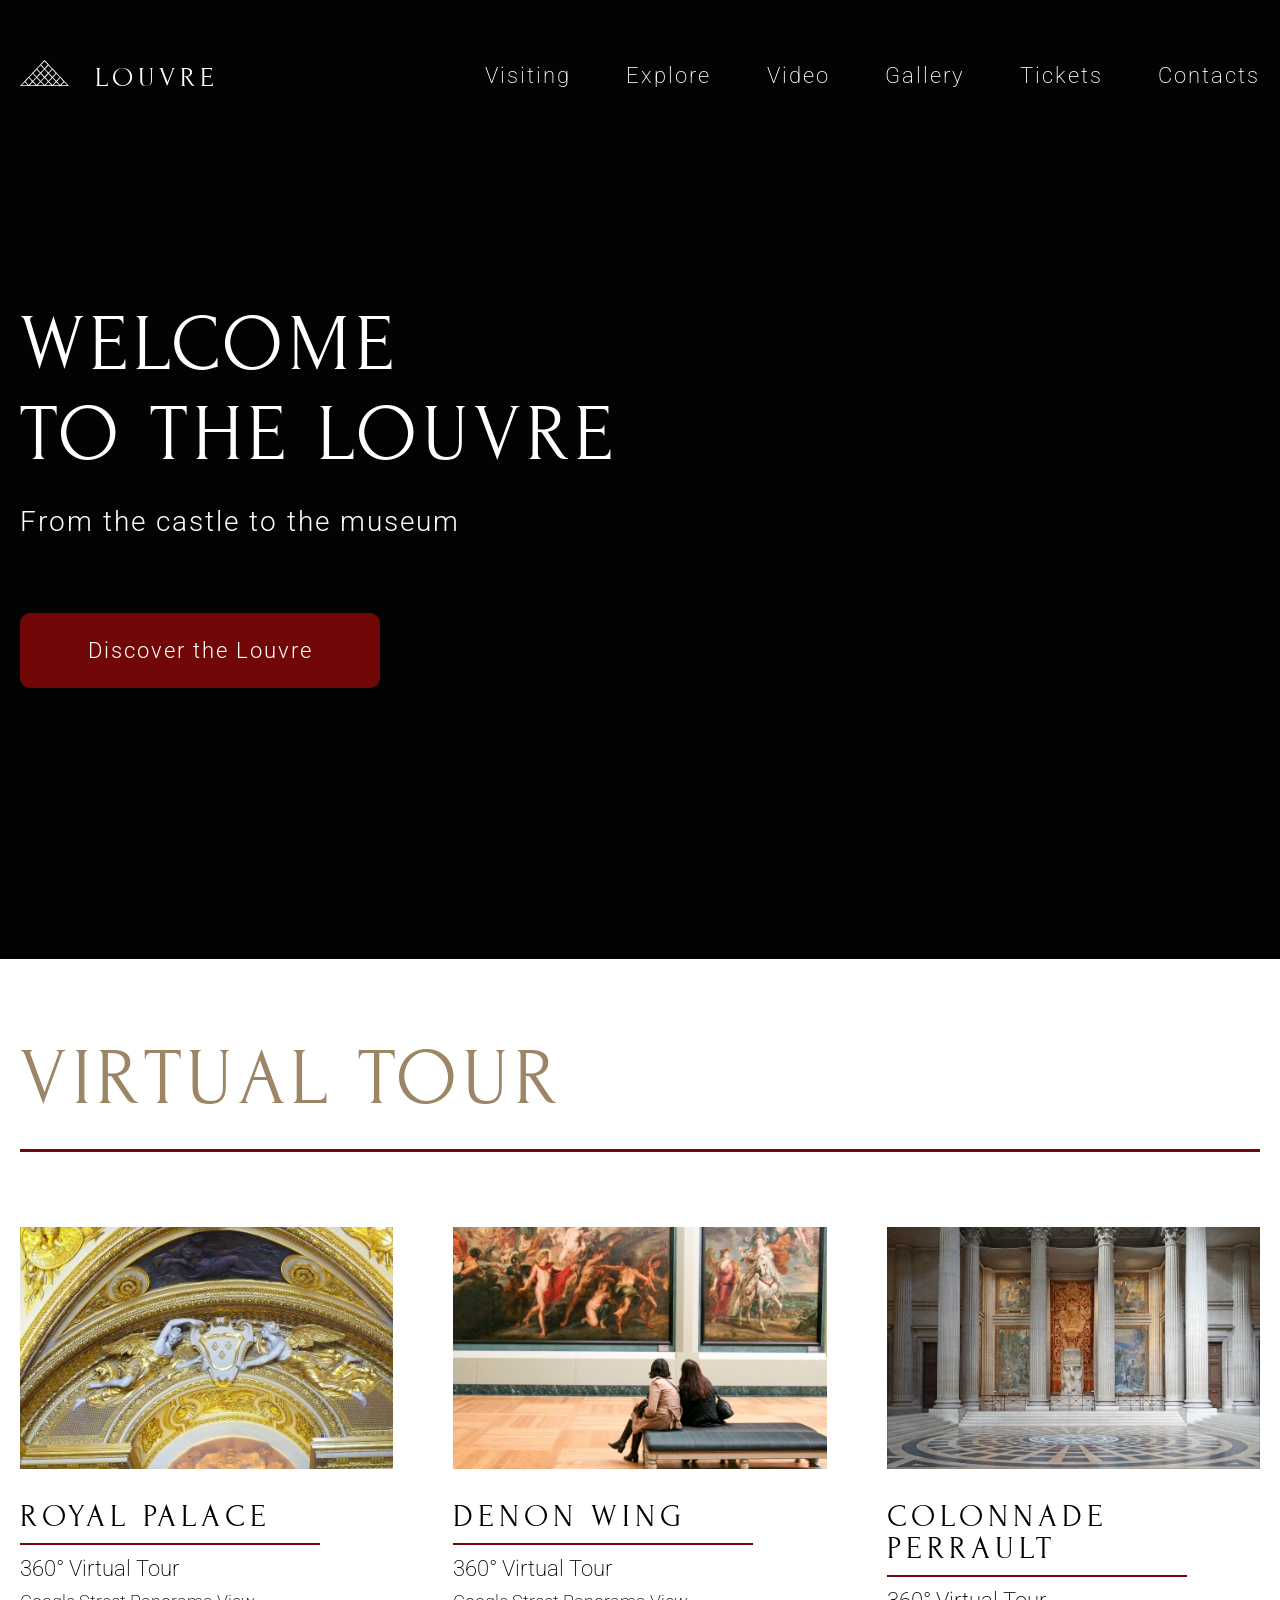
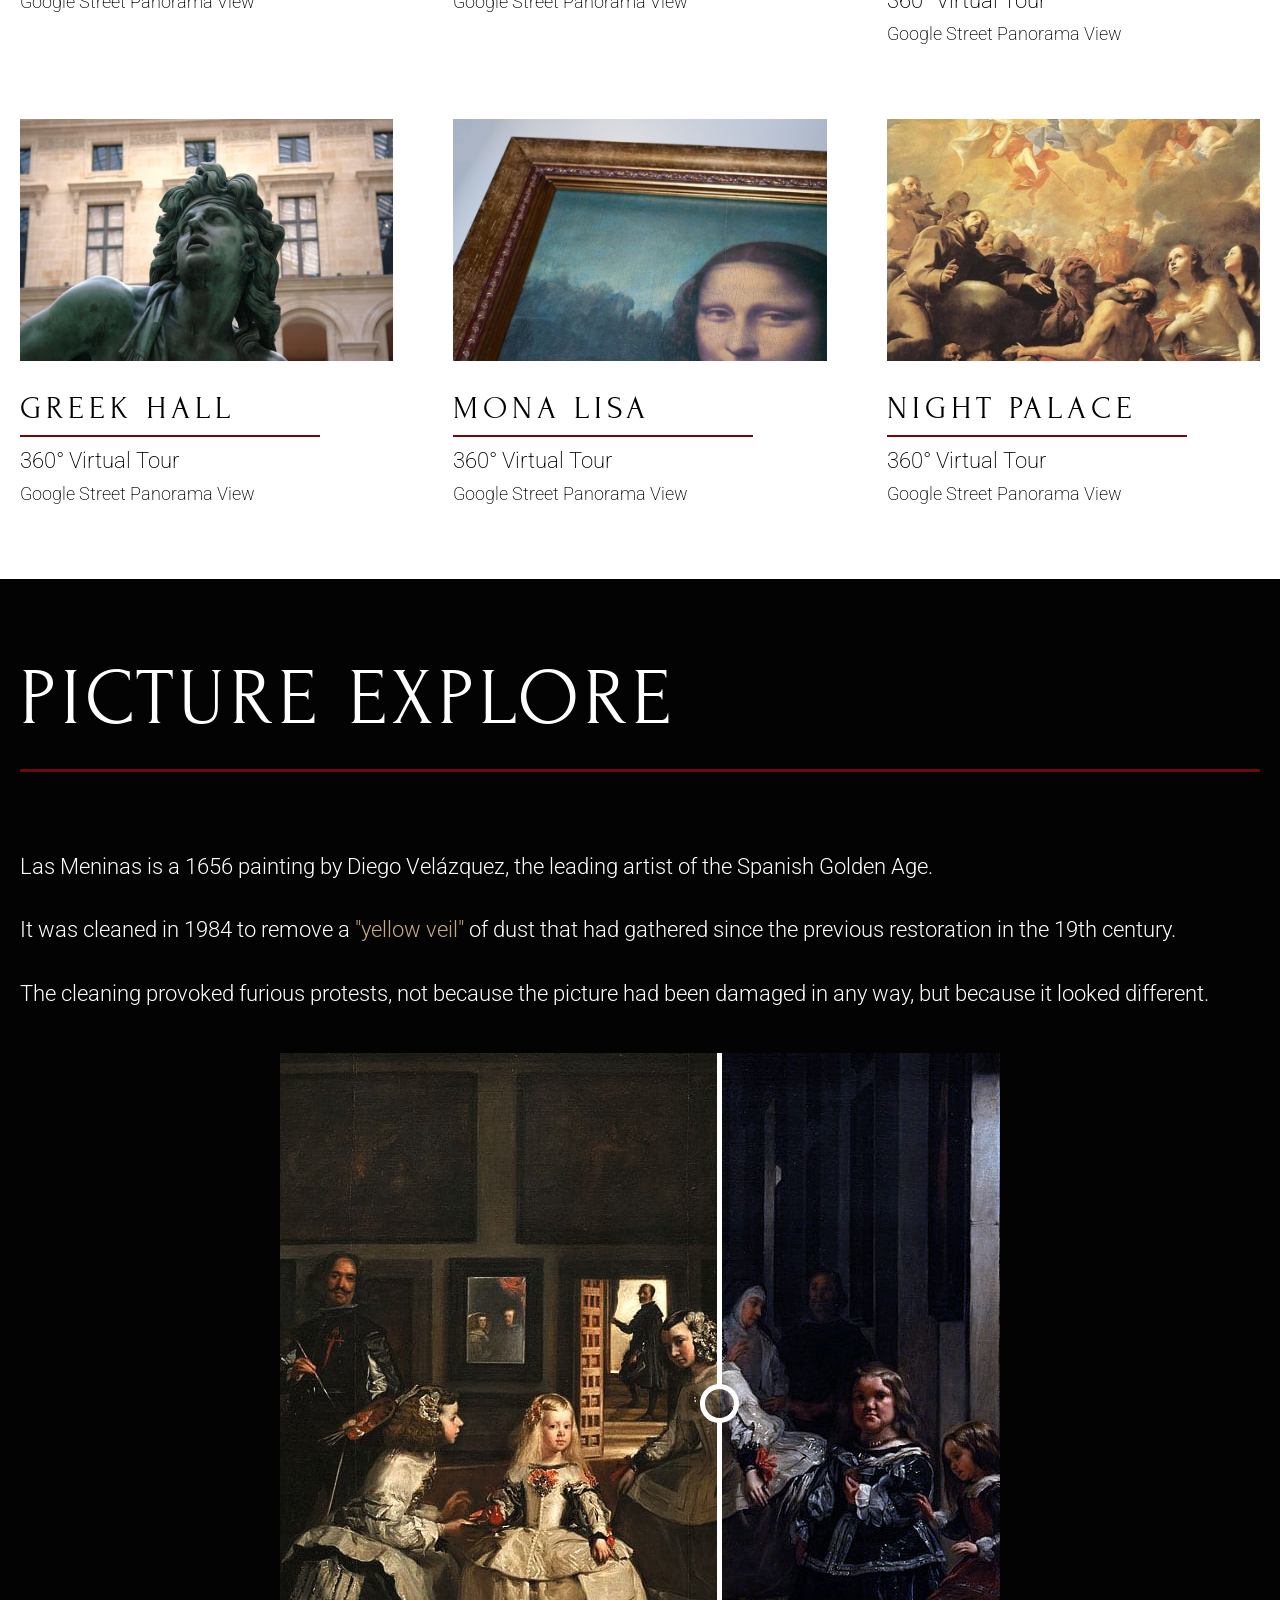
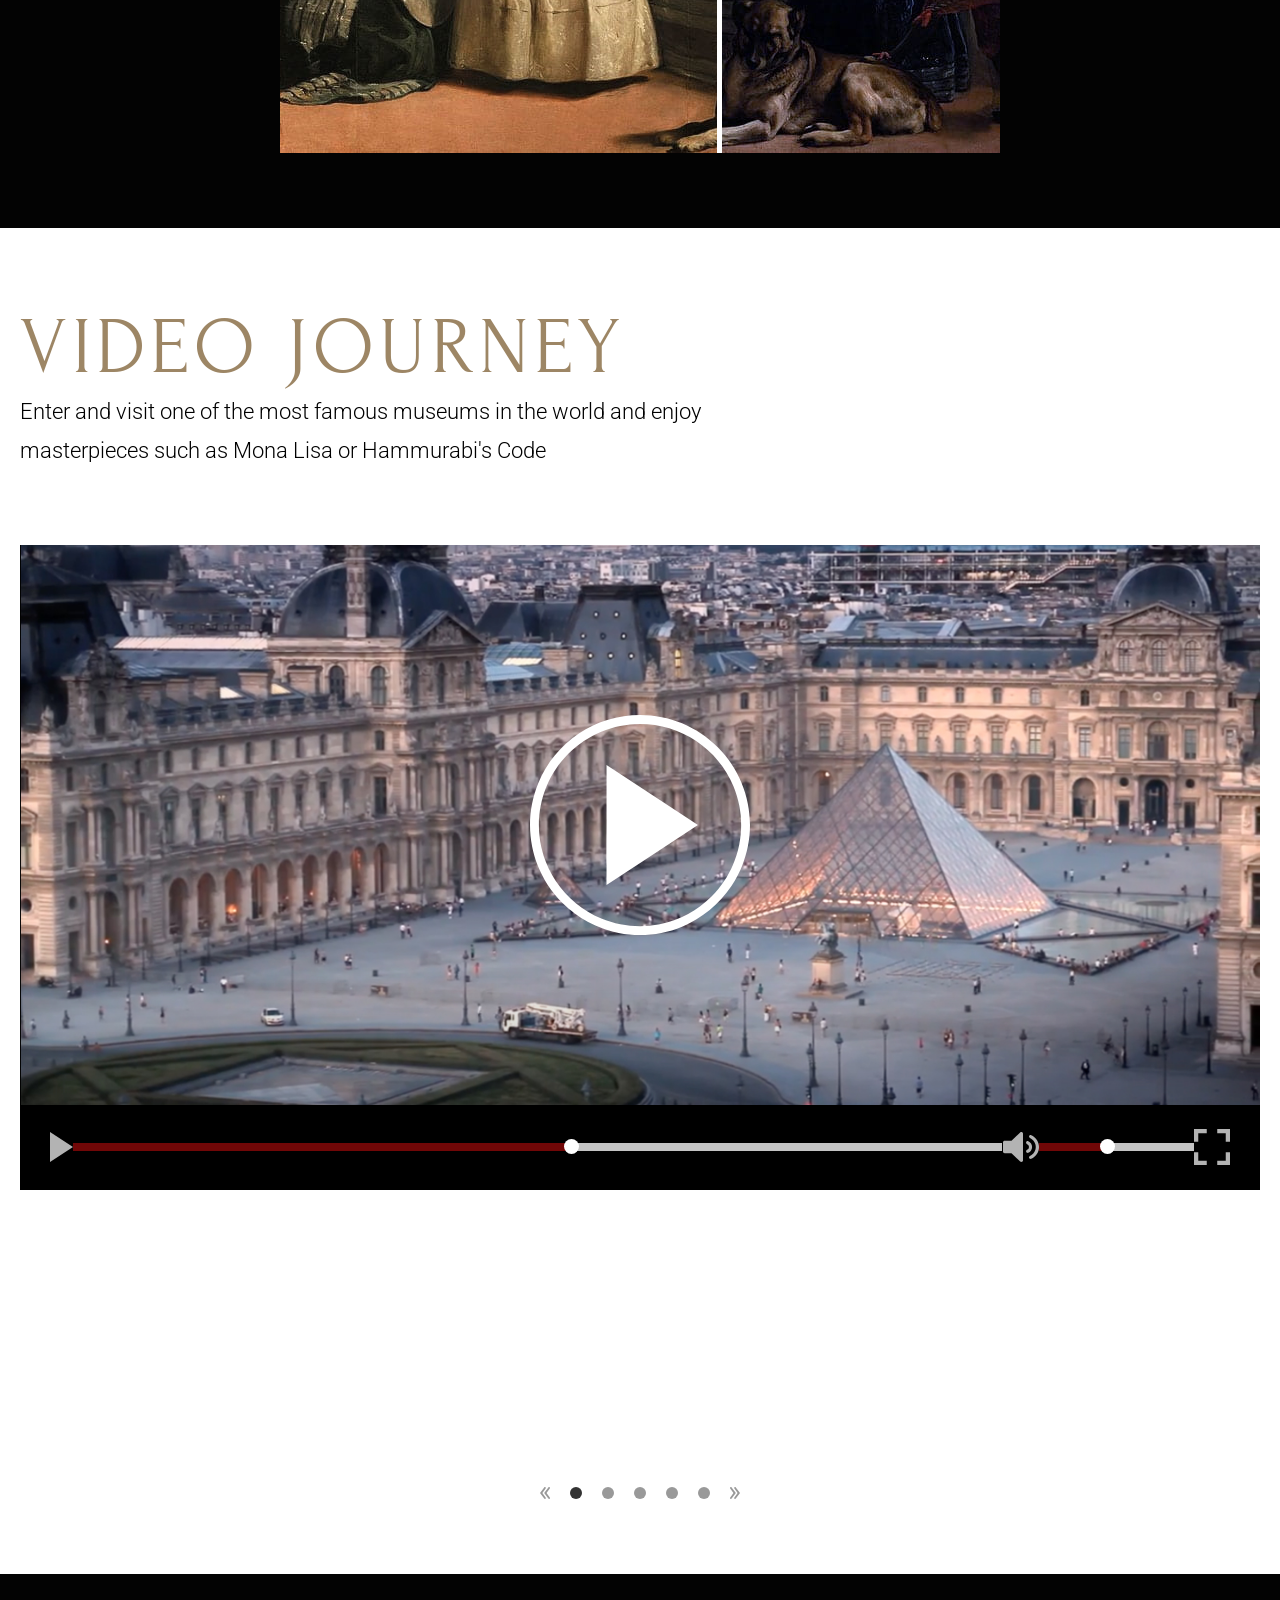
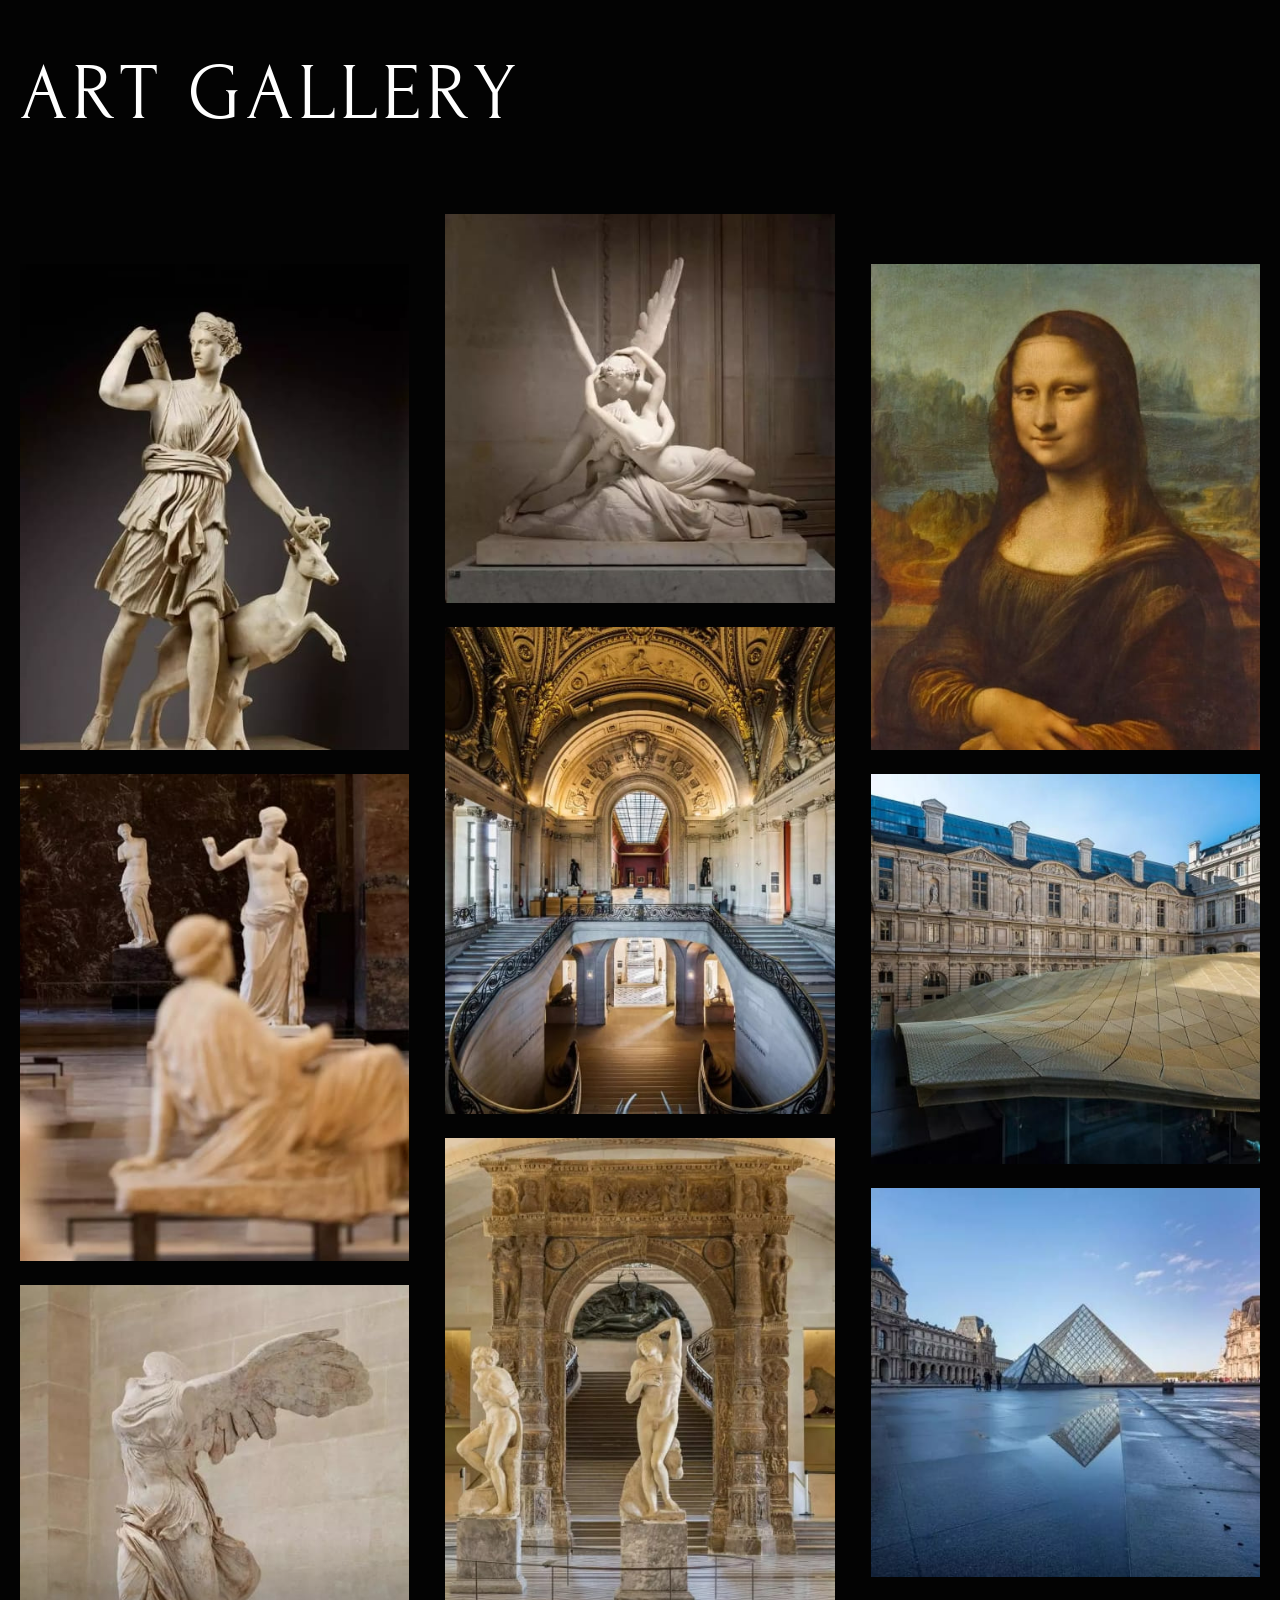
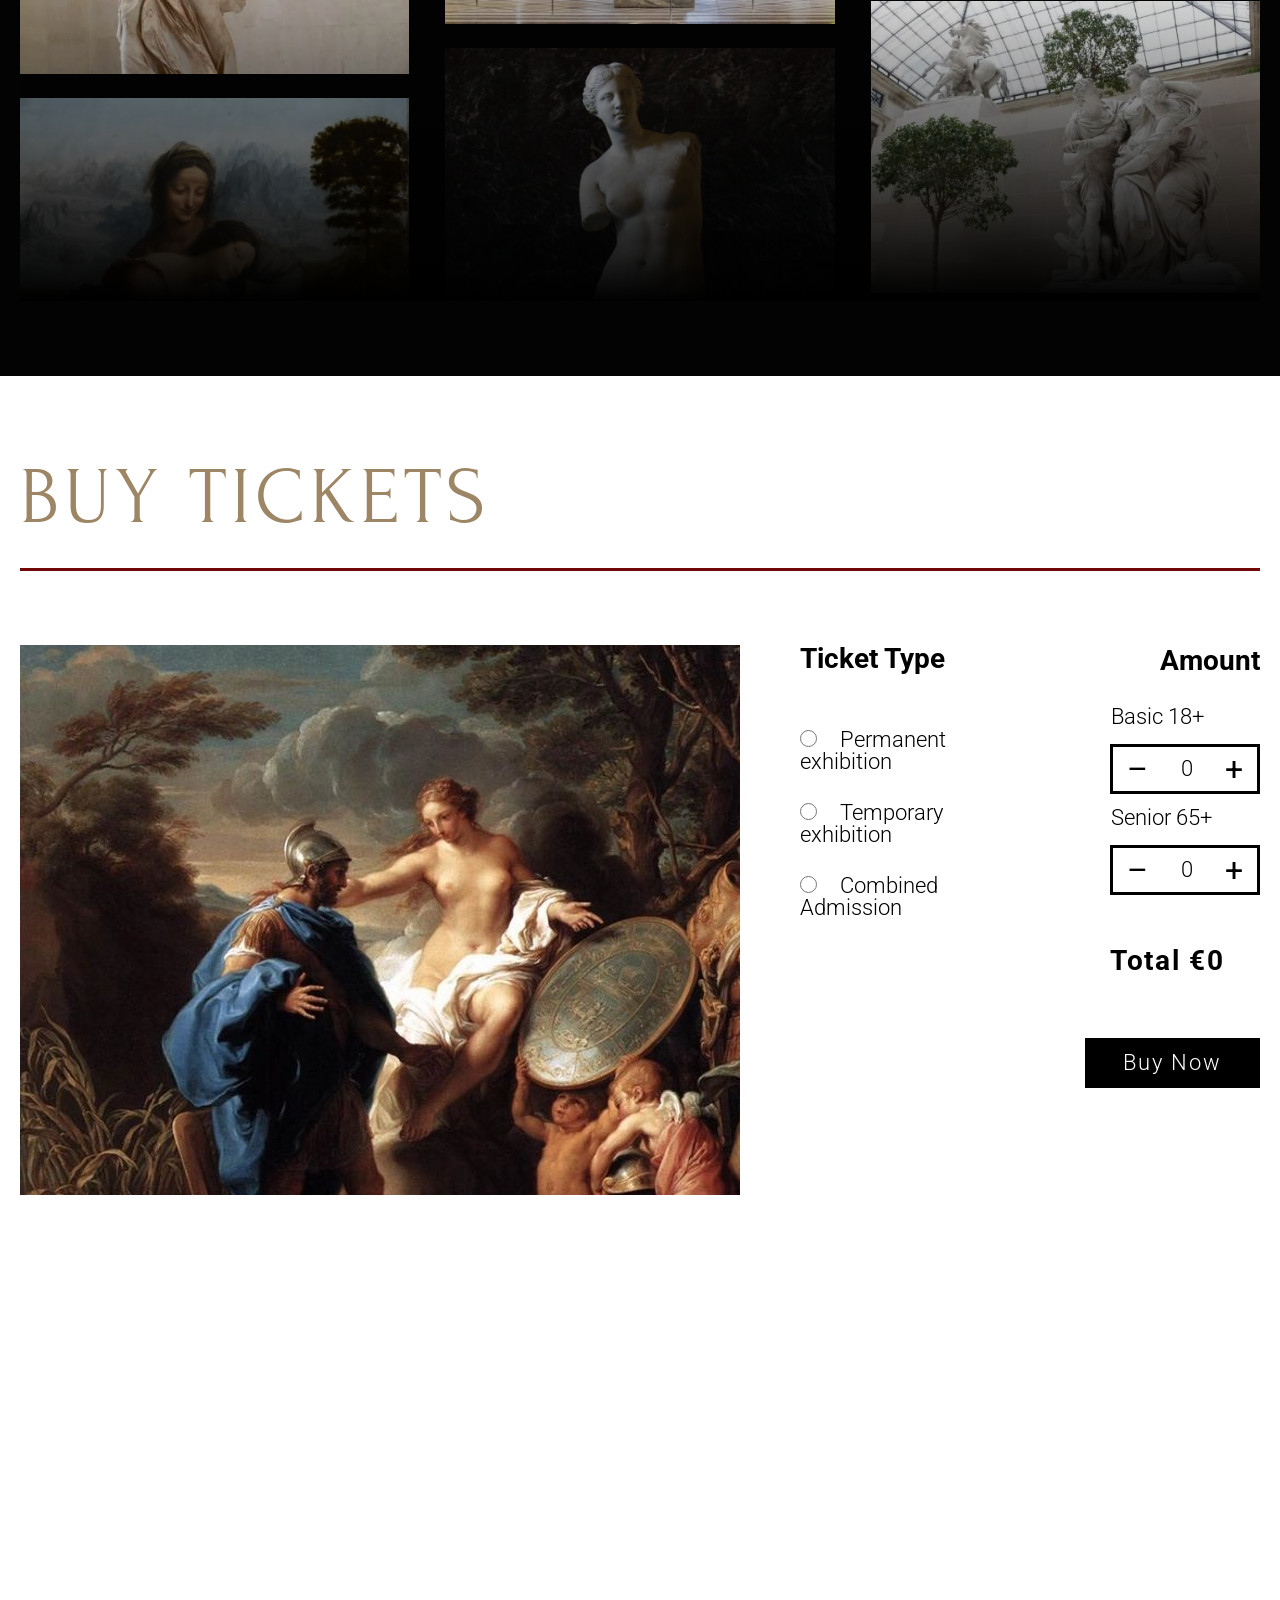
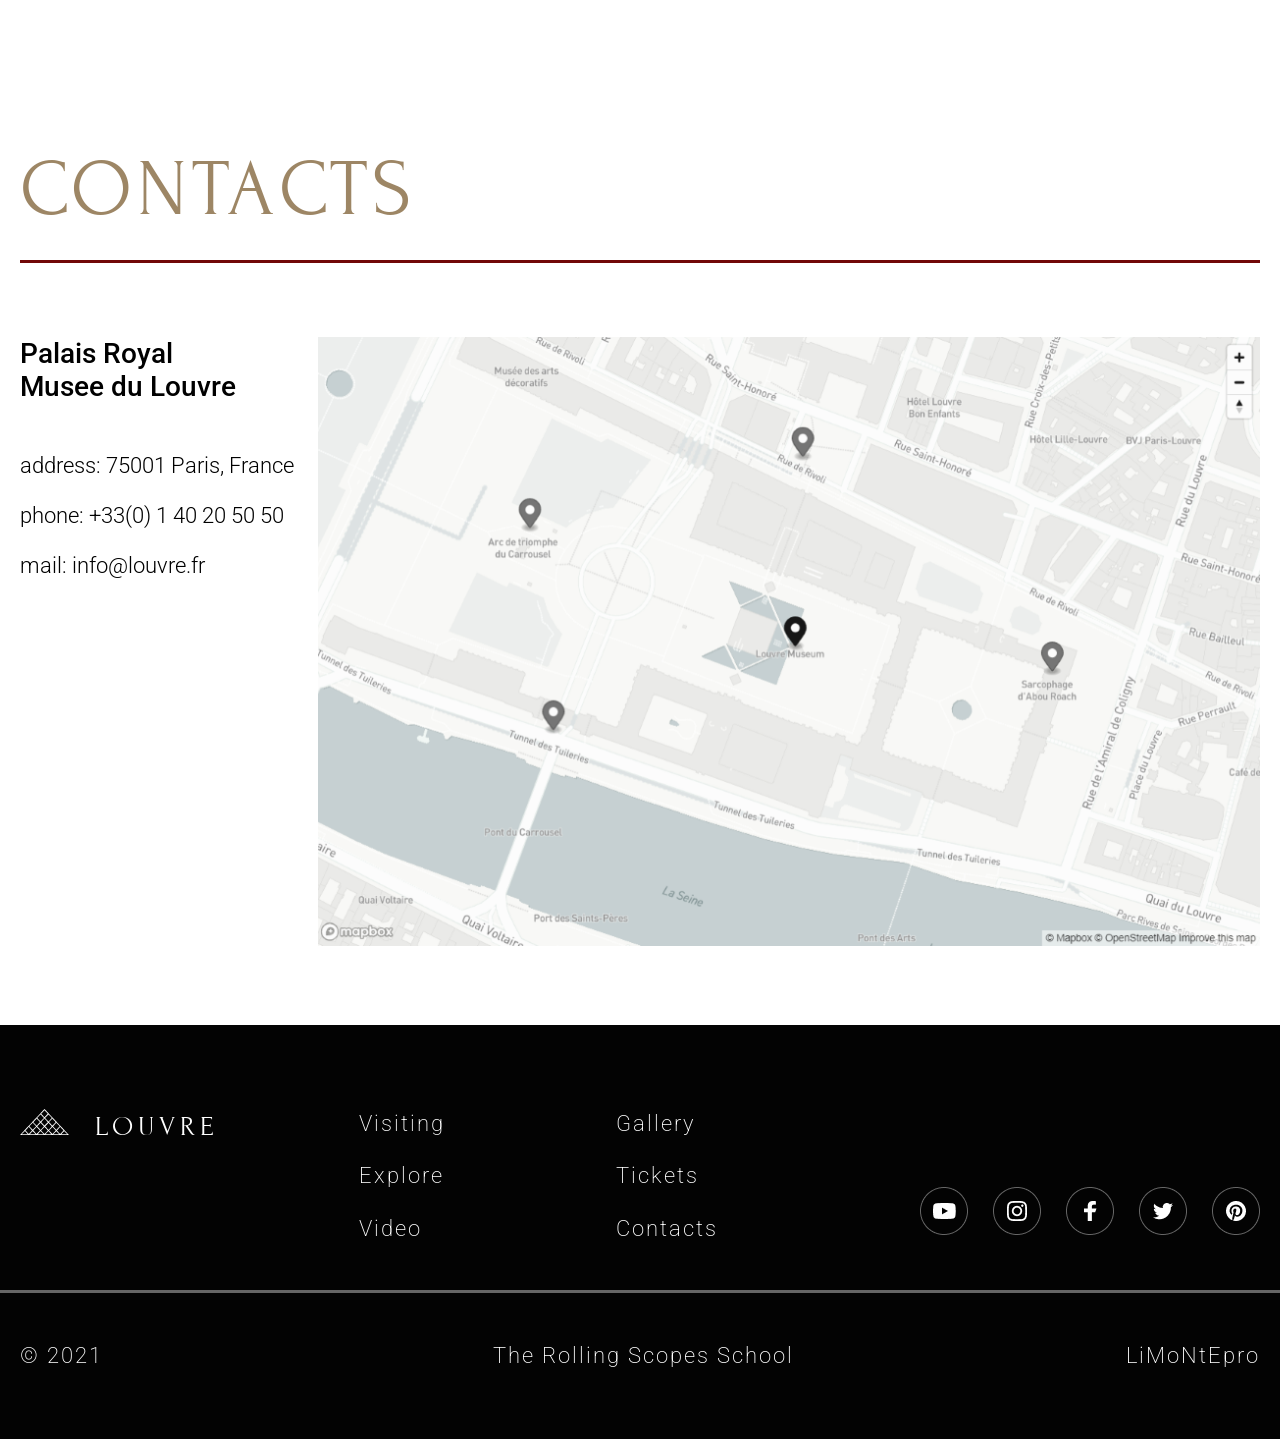
==== commit ed4795d1: "feat: fix welcome text position" ====
--- a/index.html
+++ b/index.html
@@ -46,7 +46,8 @@
                             </div>
                         </a>
                     </div>
-                    <div class="welcome-slider">
+                    
+                    <!-- <div class="welcome-slider">
                         <img src="assets/img/welcome-slider/1.jpg" alt="Slider image" class="slider-image">
                         <div class="welcome-slider-pagination-container">
                             <div class="welcome-slider-pagination">
@@ -68,7 +69,7 @@
                                 </div>
                             </div>
                         </div>
-                    </div>
+                    </div> -->
                 </div>
             </section>
             <section class="visiting" id="visiting">
--- a/main-style.css
+++ b/main-style.css
@@ -143,7 +143,7 @@
     flex-direction: column;
     align-items: flex-start;
     margin-top: 150px;
-    position: absolute;
+    margin-bottom: 271px;
     z-index: 1;
 }
 .welcome-title{
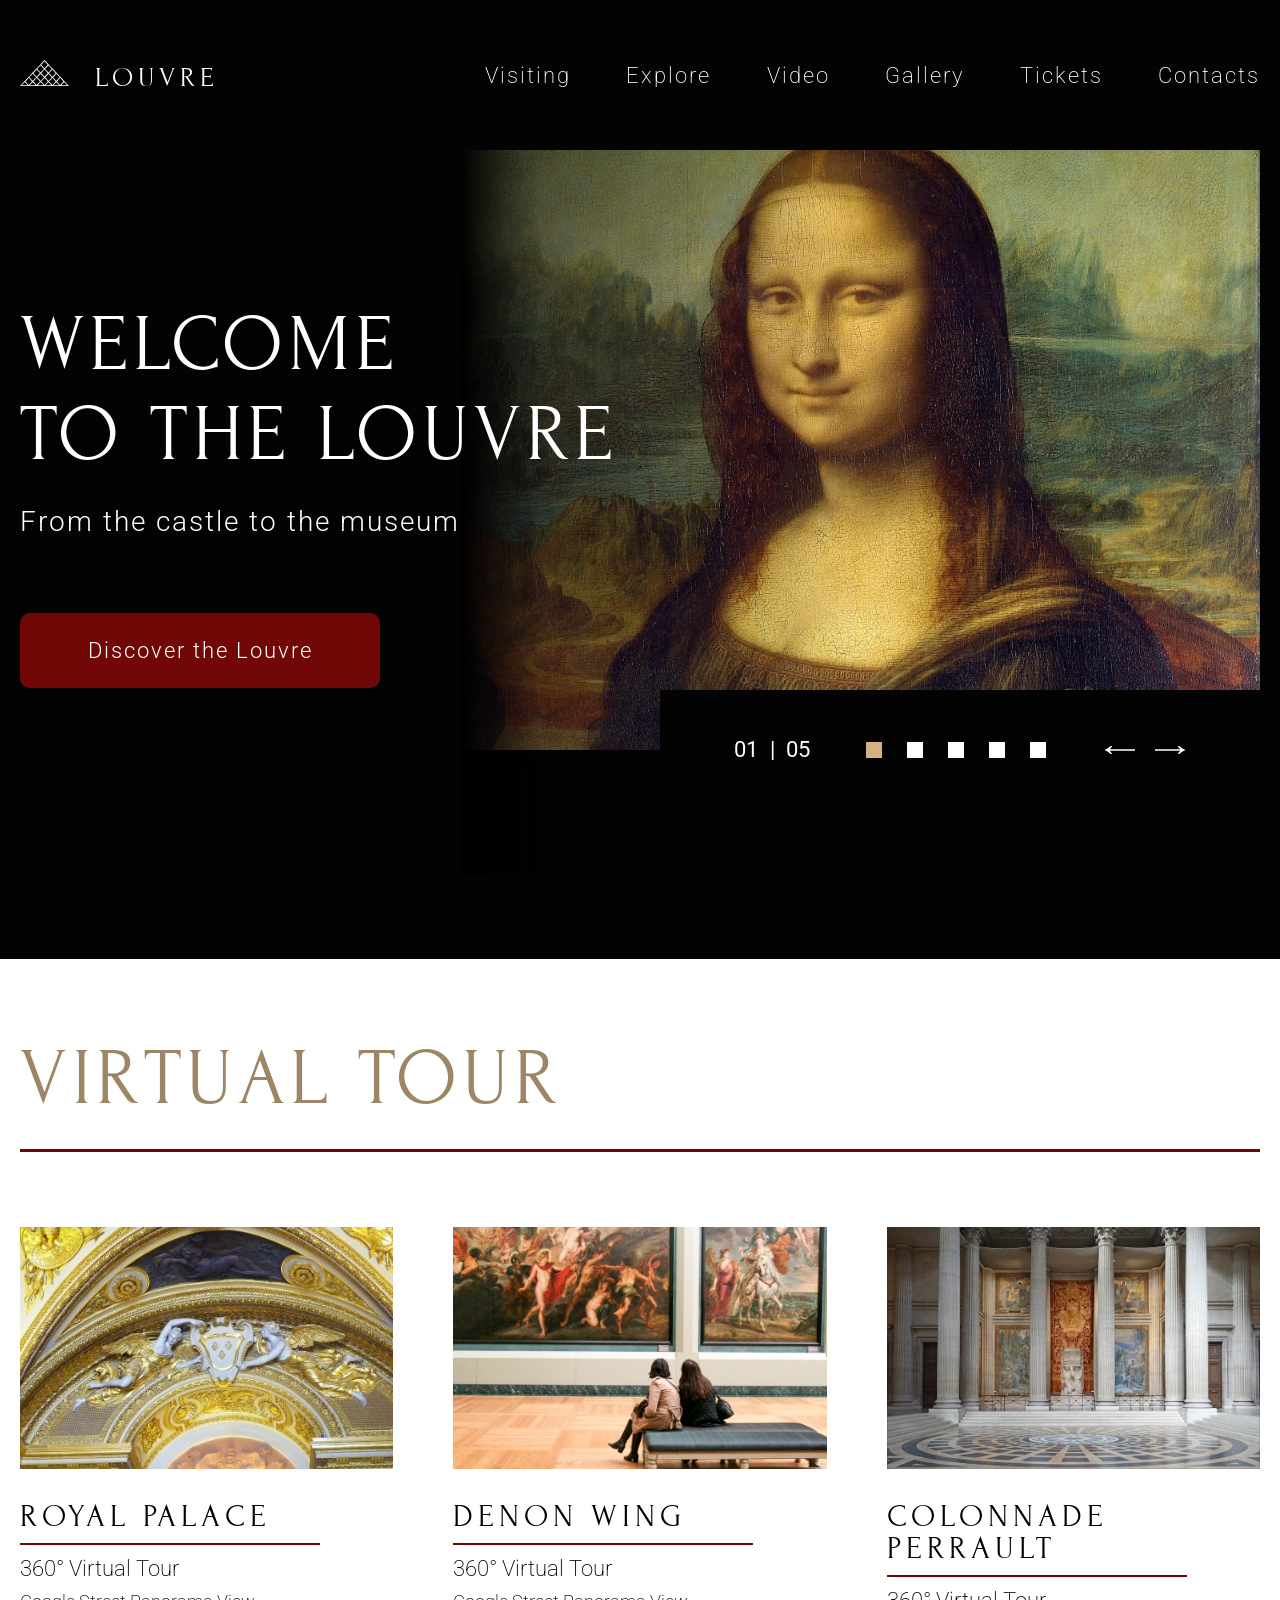
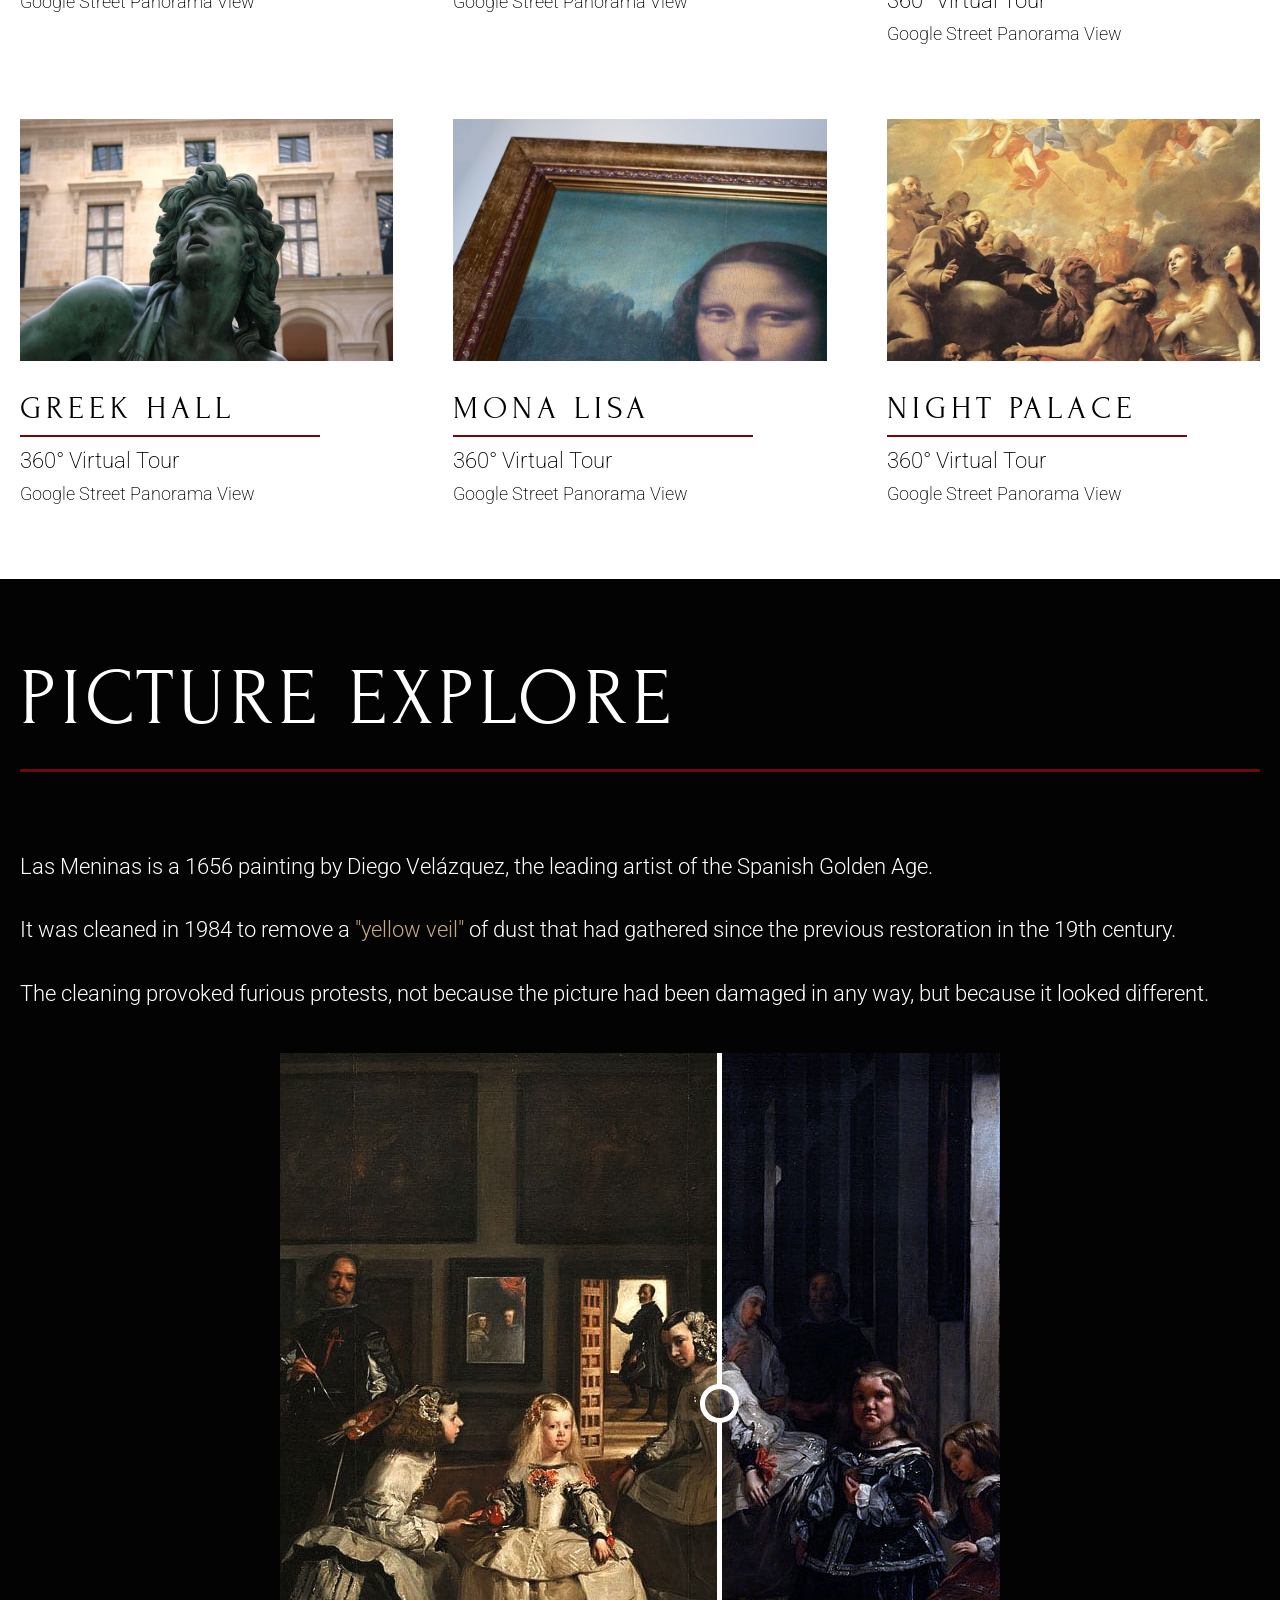
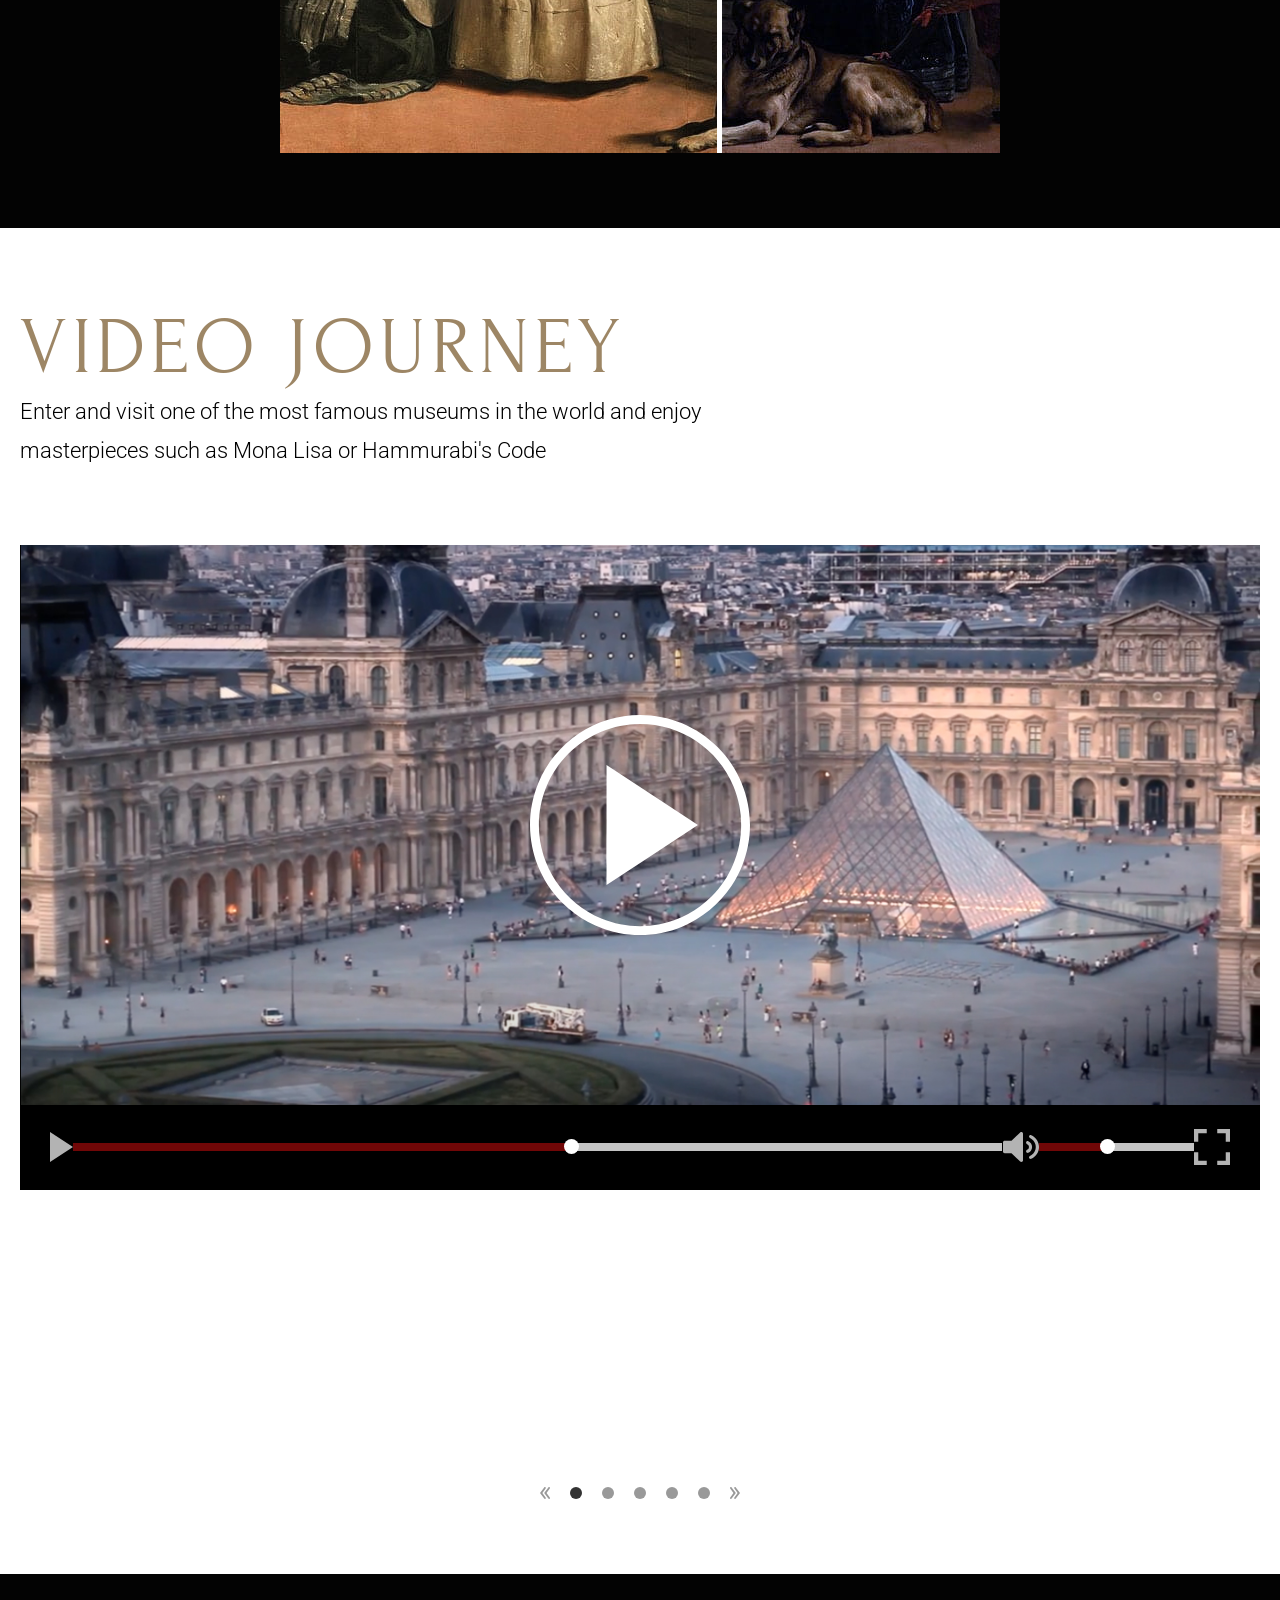
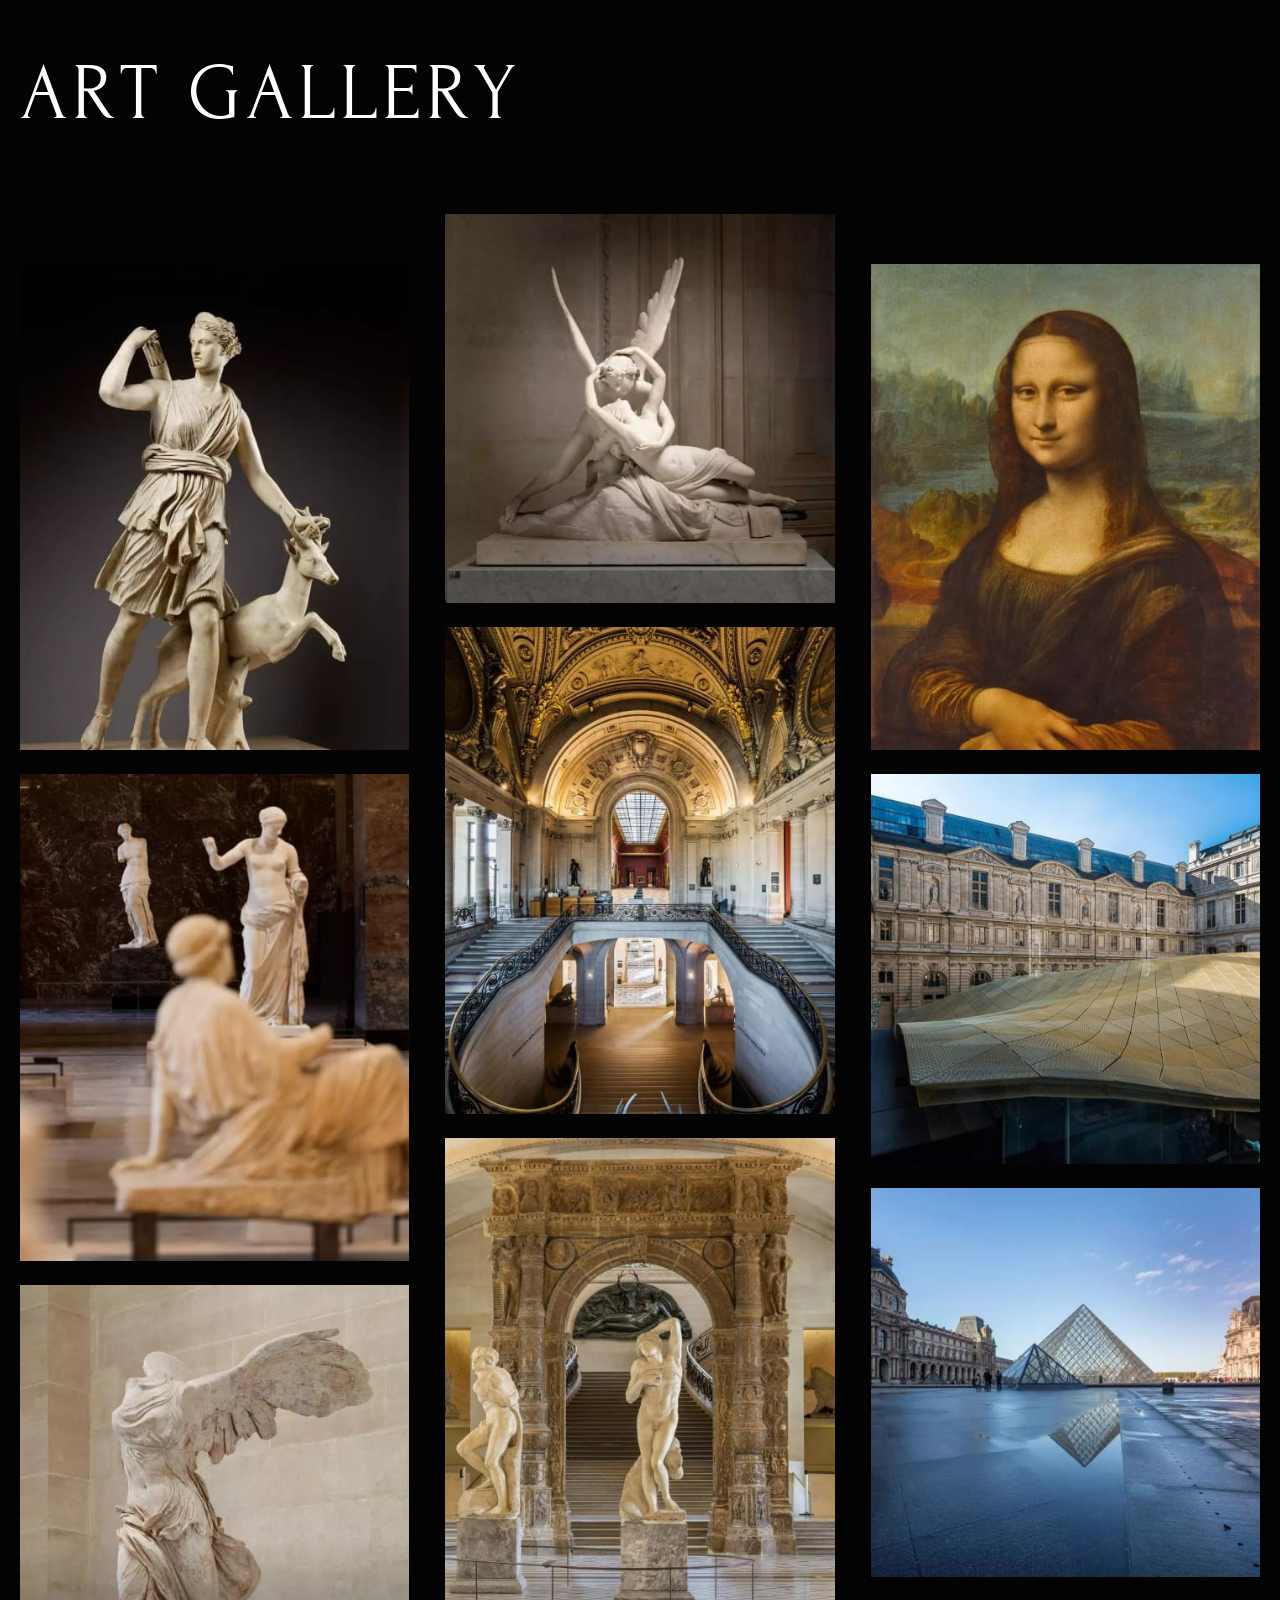
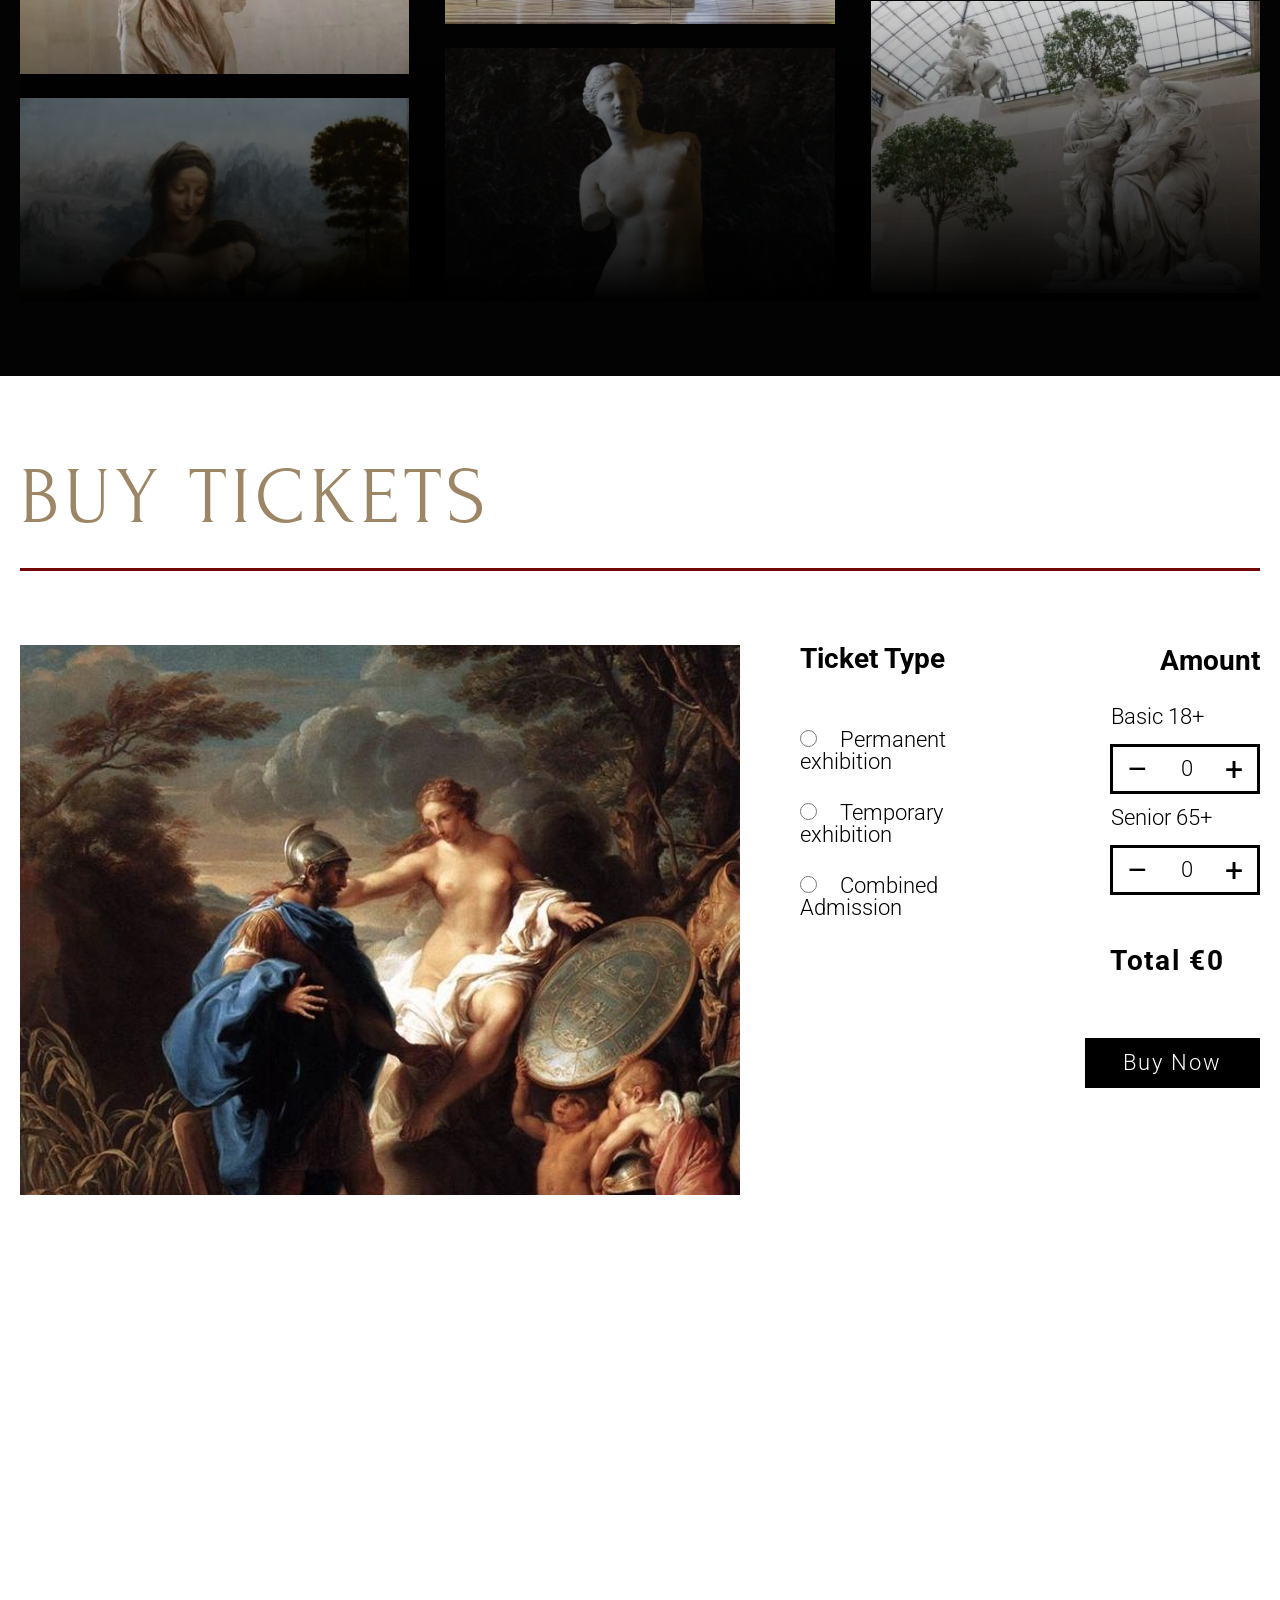
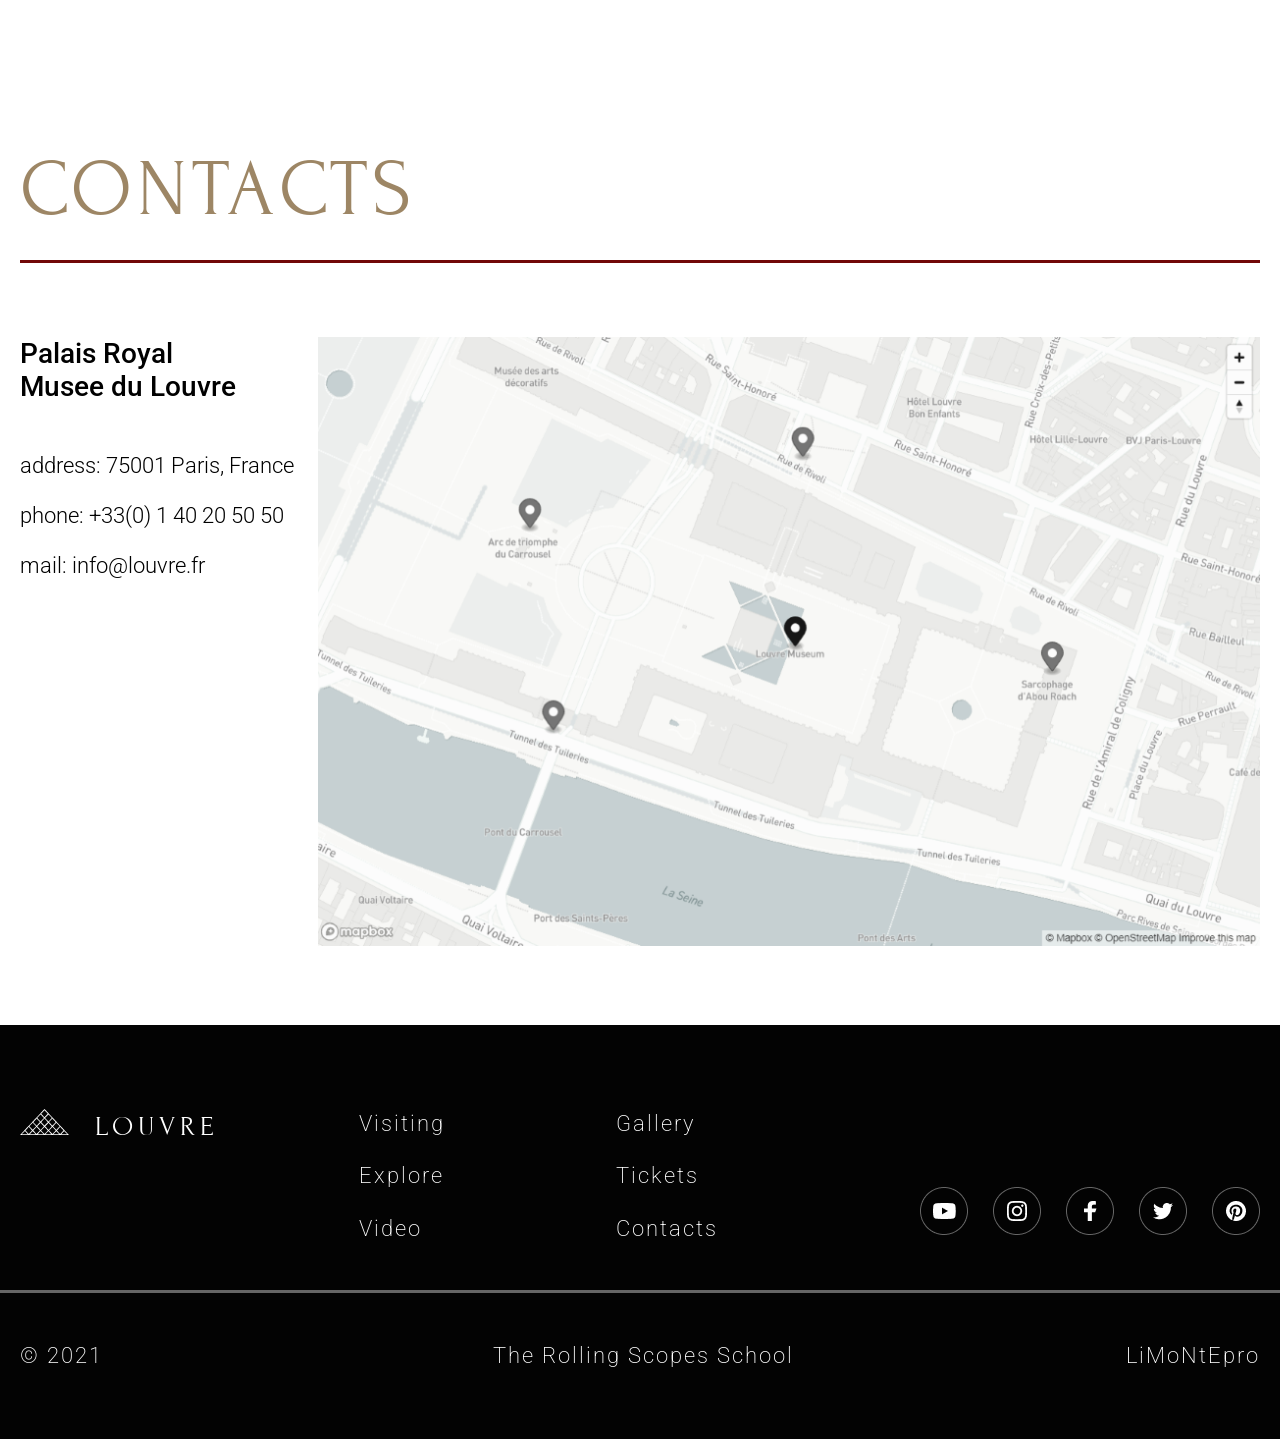
==== commit 8b7cff66: "feat: correct welcome slider position" ====
--- a/index.html
+++ b/index.html
@@ -47,7 +47,7 @@
                         </a>
                     </div>
                     
-                    <!-- <div class="welcome-slider">
+                    <div class="welcome-slider">
                         <img src="assets/img/welcome-slider/1.jpg" alt="Slider image" class="slider-image">
                         <div class="welcome-slider-pagination-container">
                             <div class="welcome-slider-pagination">
@@ -69,7 +69,7 @@
                                 </div>
                             </div>
                         </div>
-                    </div> -->
+                    </div>
                 </div>
             </section>
             <section class="visiting" id="visiting">
--- a/main-style.css
+++ b/main-style.css
@@ -120,11 +120,11 @@
     align-items: center;
     overflow-y: clip;
     width: 100%;
-    /* max-height: 810px; */
     height: 100%;
-    /* margin-bottom:75px; */
 }
 .welcome-container{
+    display: flex;
+    align-items: flex-start;
     position: relative;
     padding:0px;
     height: 100%;
@@ -190,8 +190,10 @@
     margin:0;
 }
 .welcome-slider{
-    position:relative;
+    position:absolute;
     top:0;
+    right:0;
+    z-index: -1;
     /* left: 440px; */
     margin-left: auto;
     max-width: 1000px;
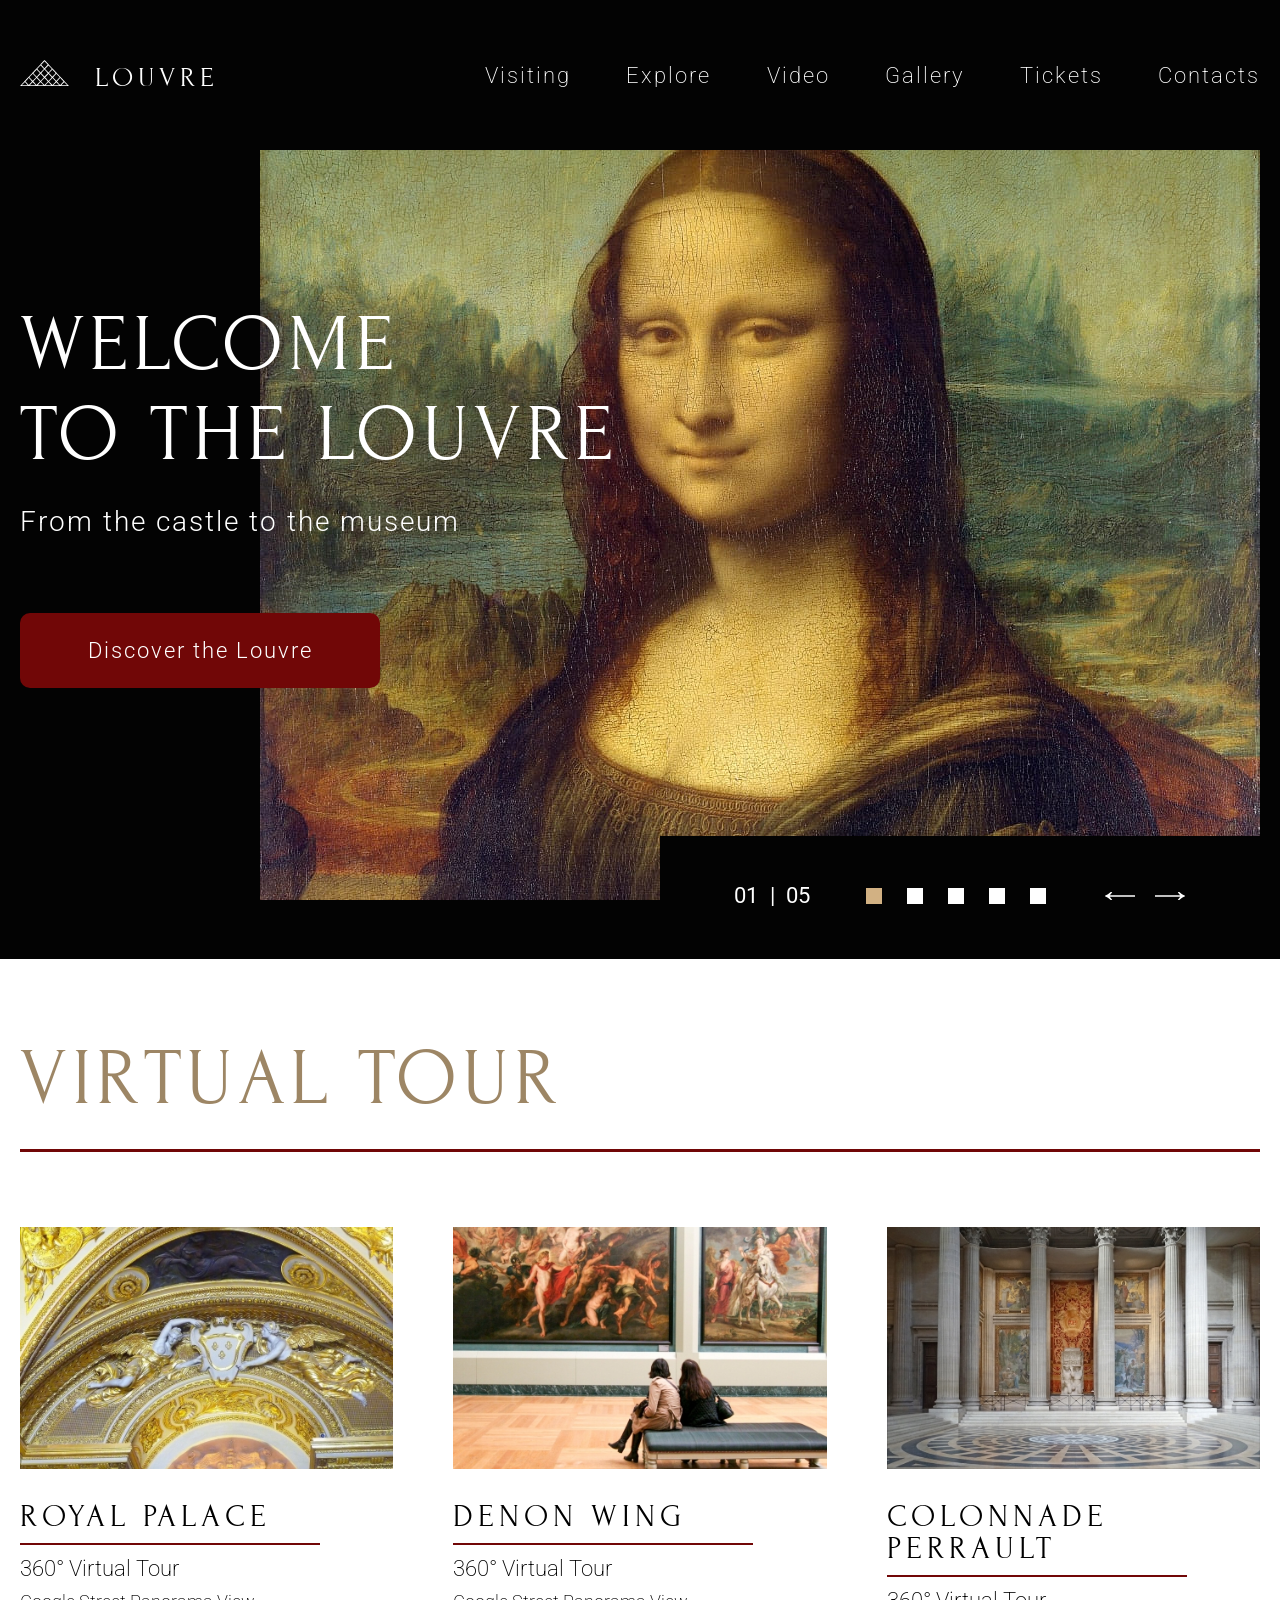
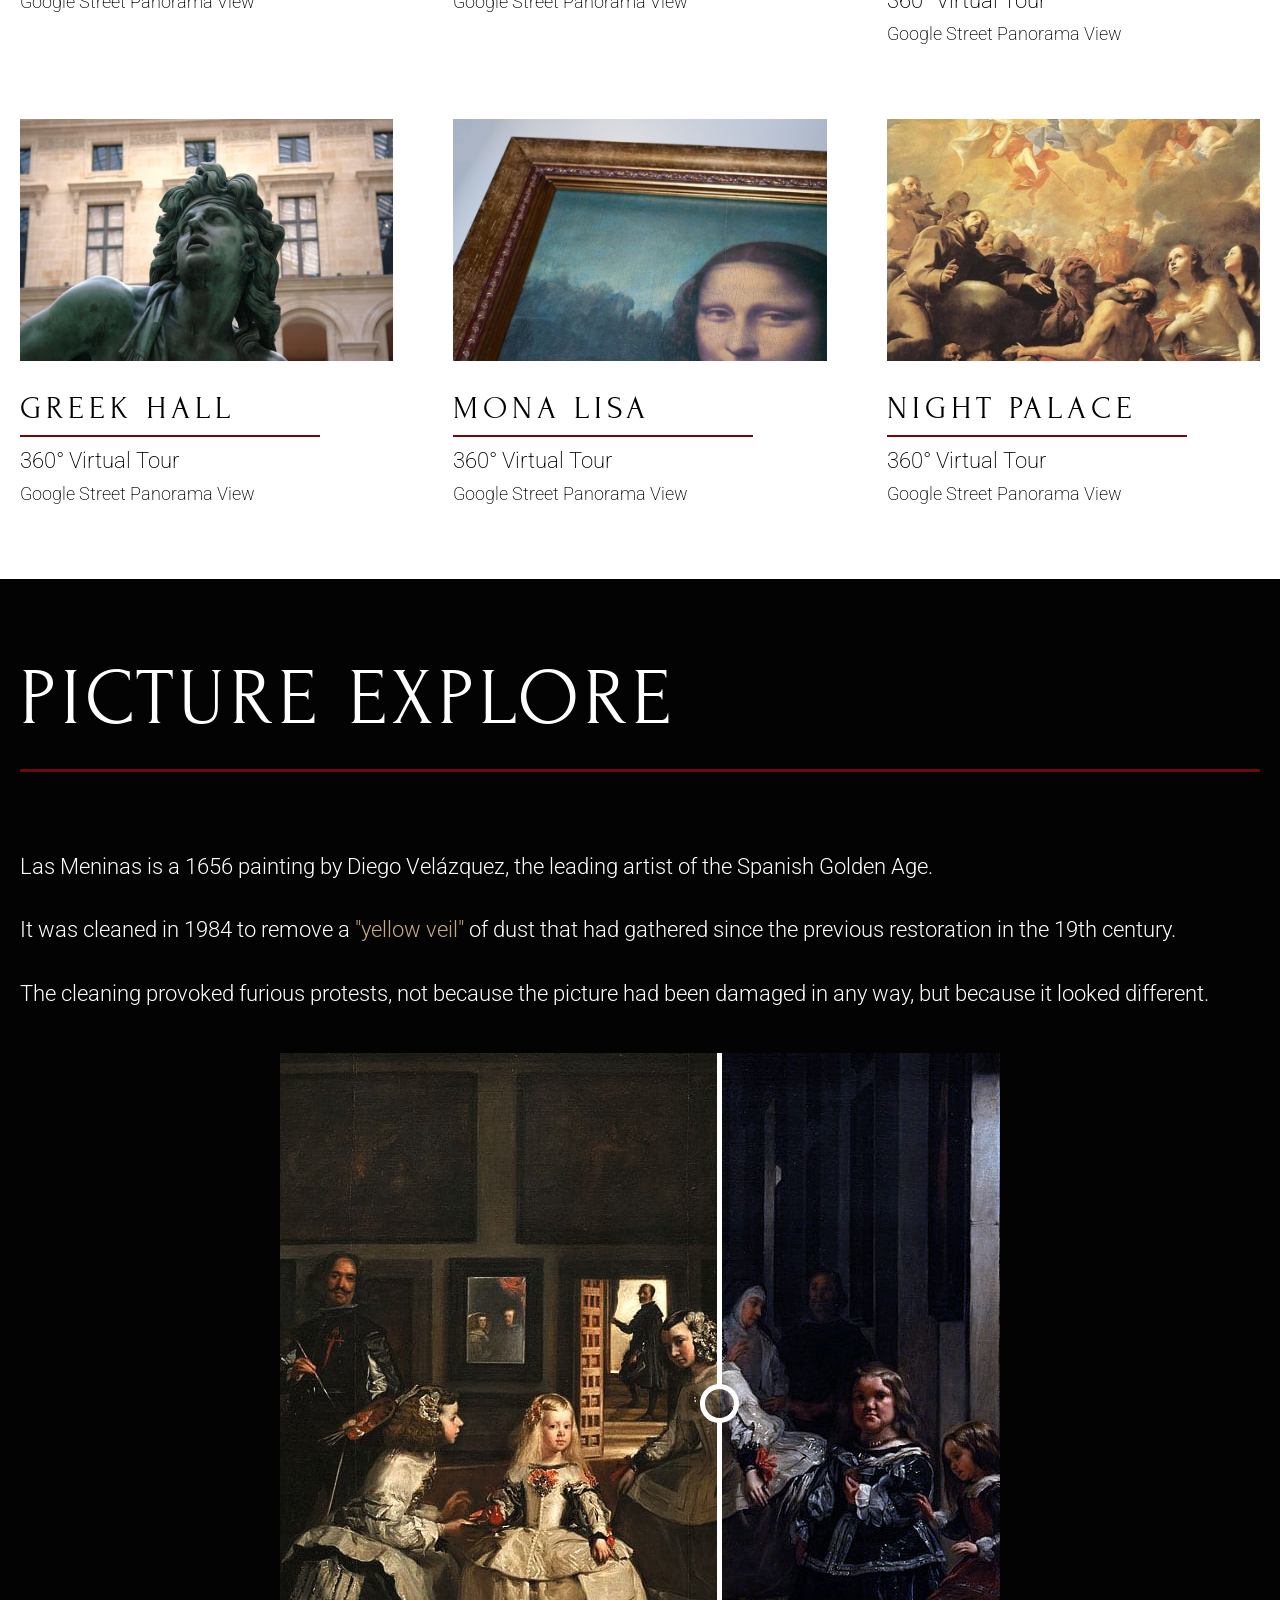
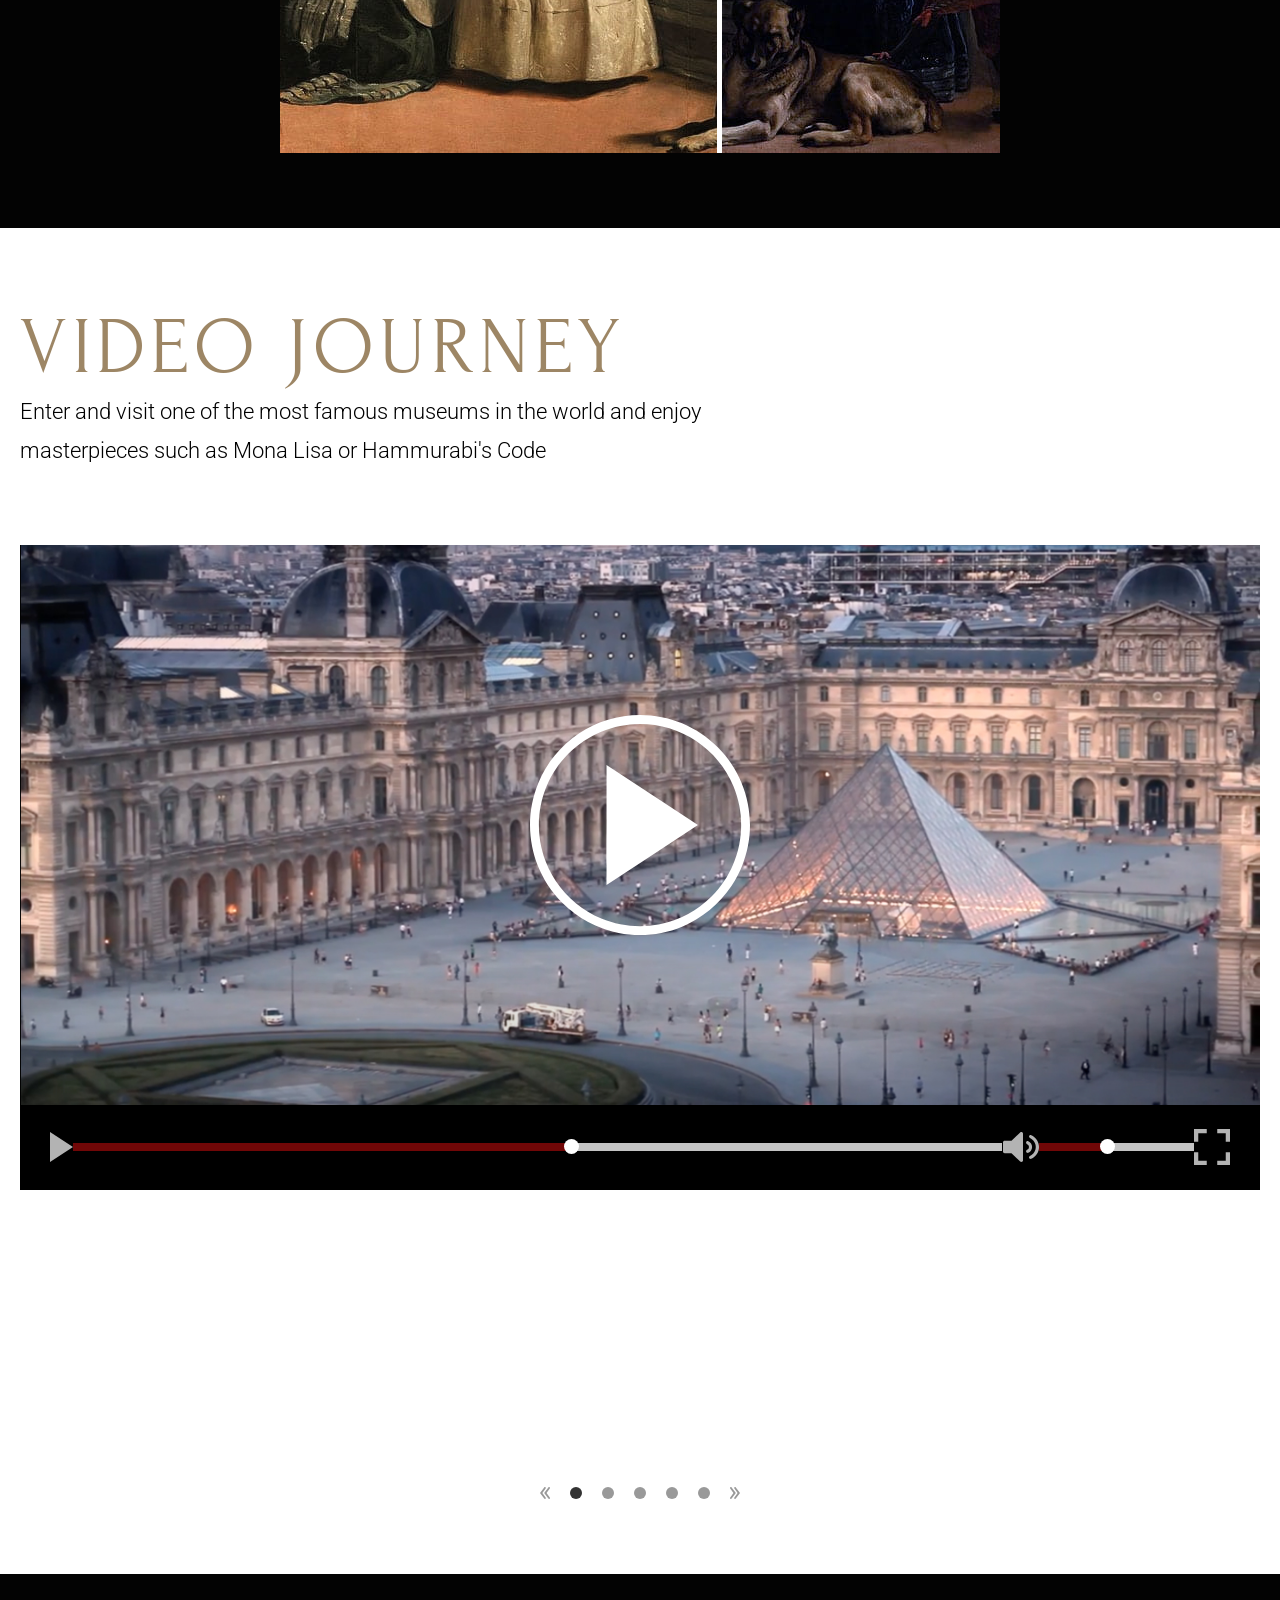
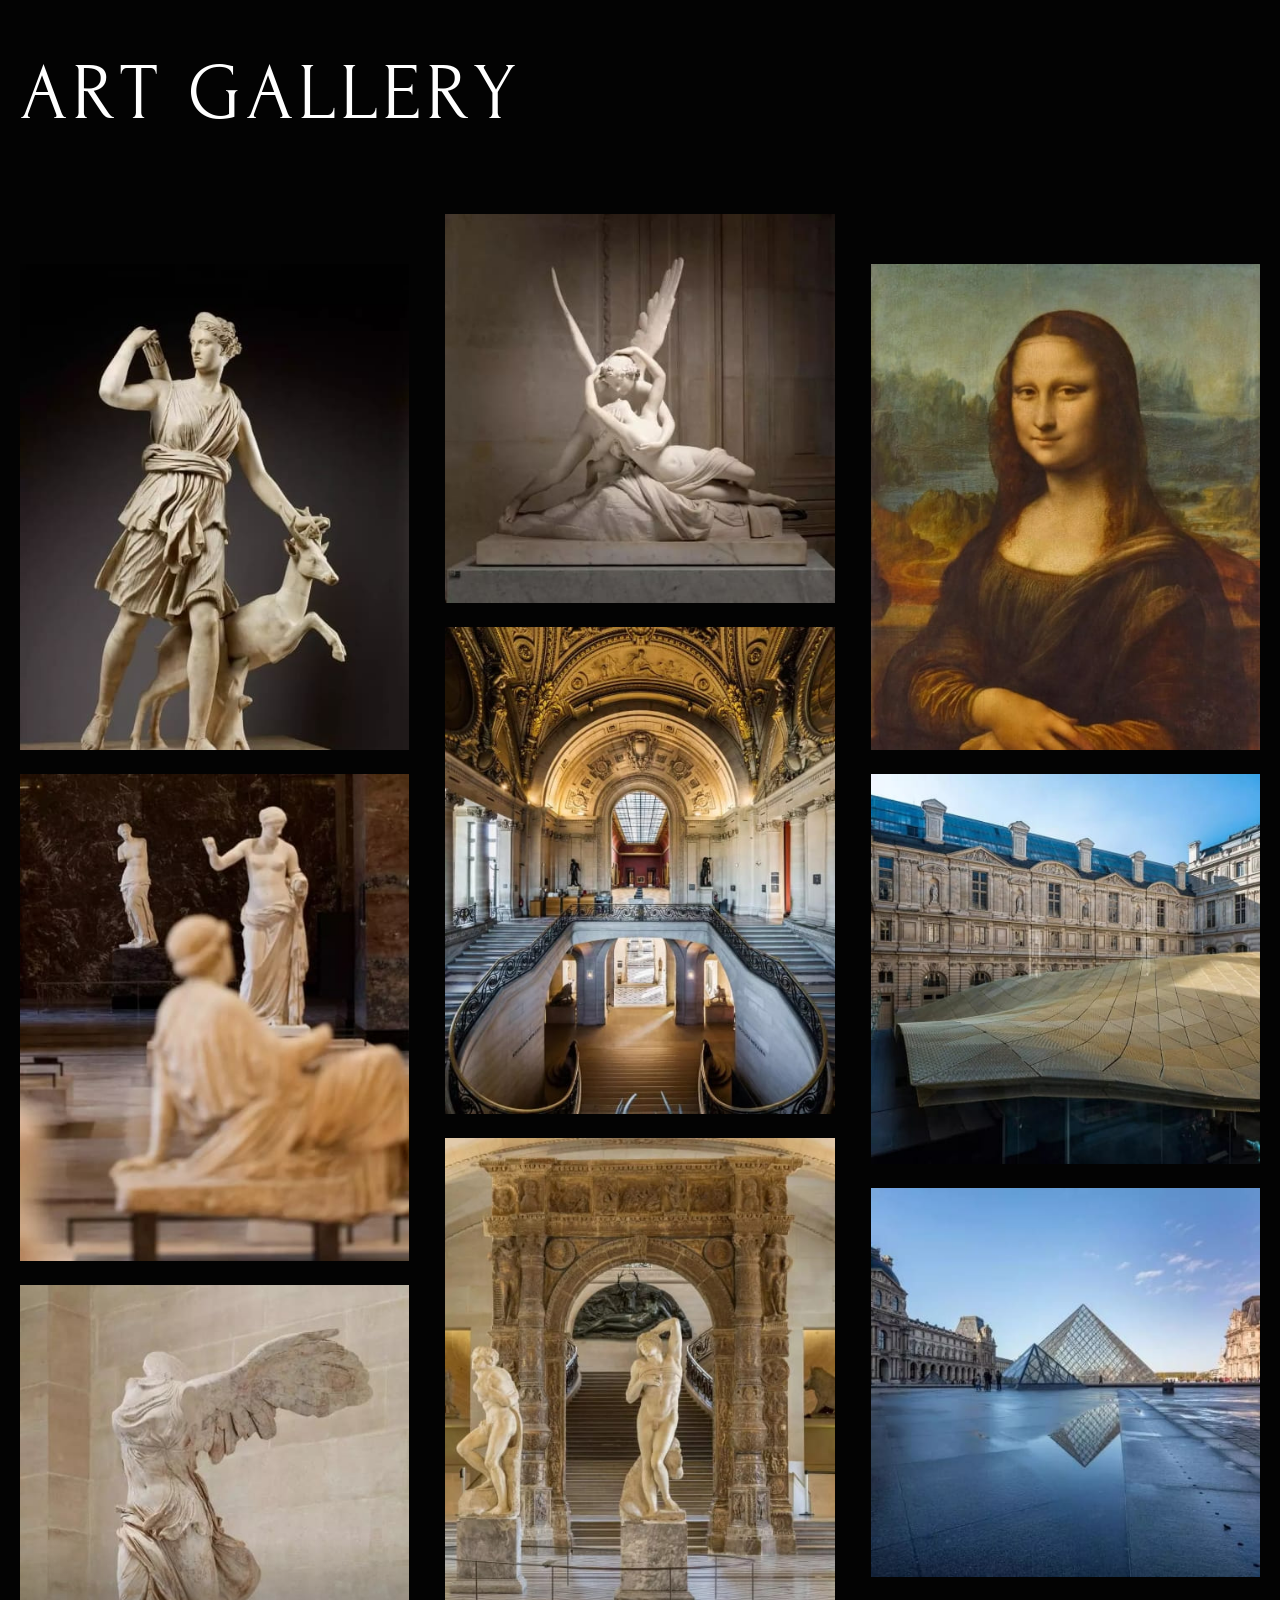
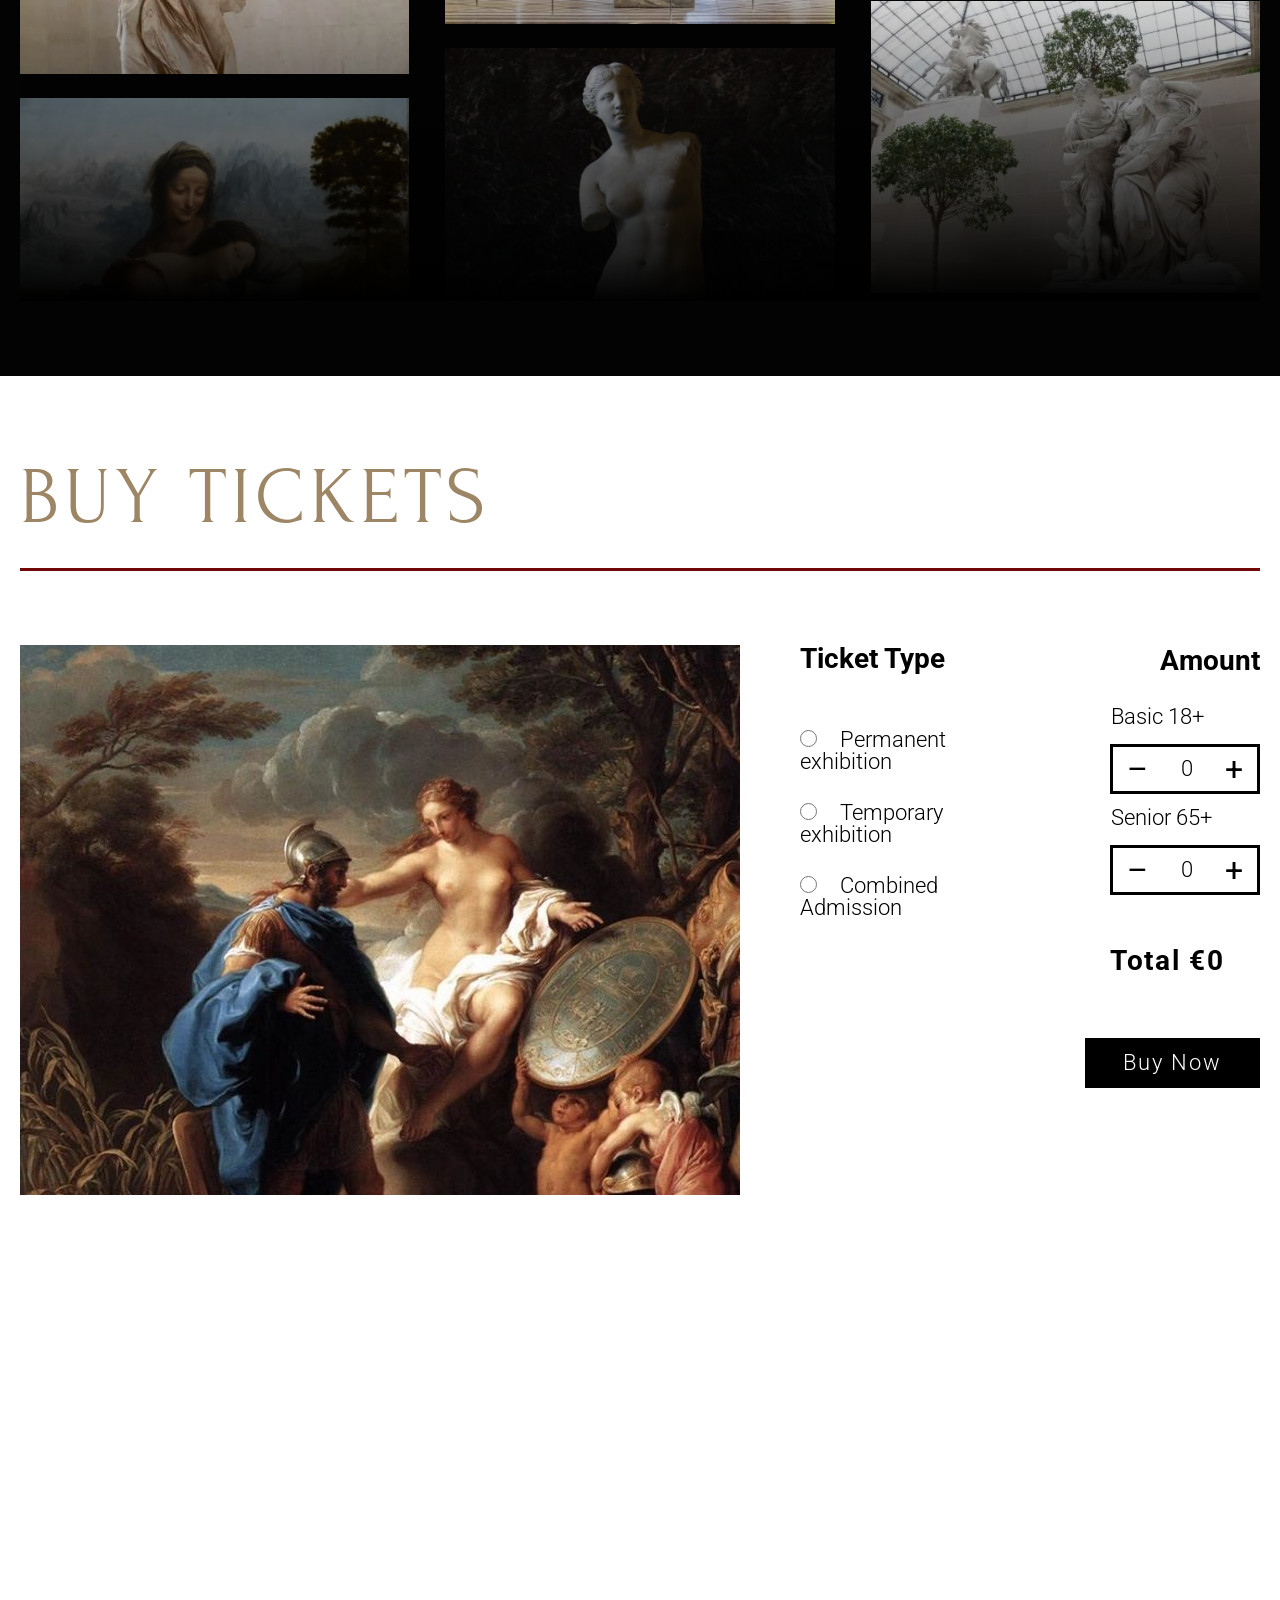
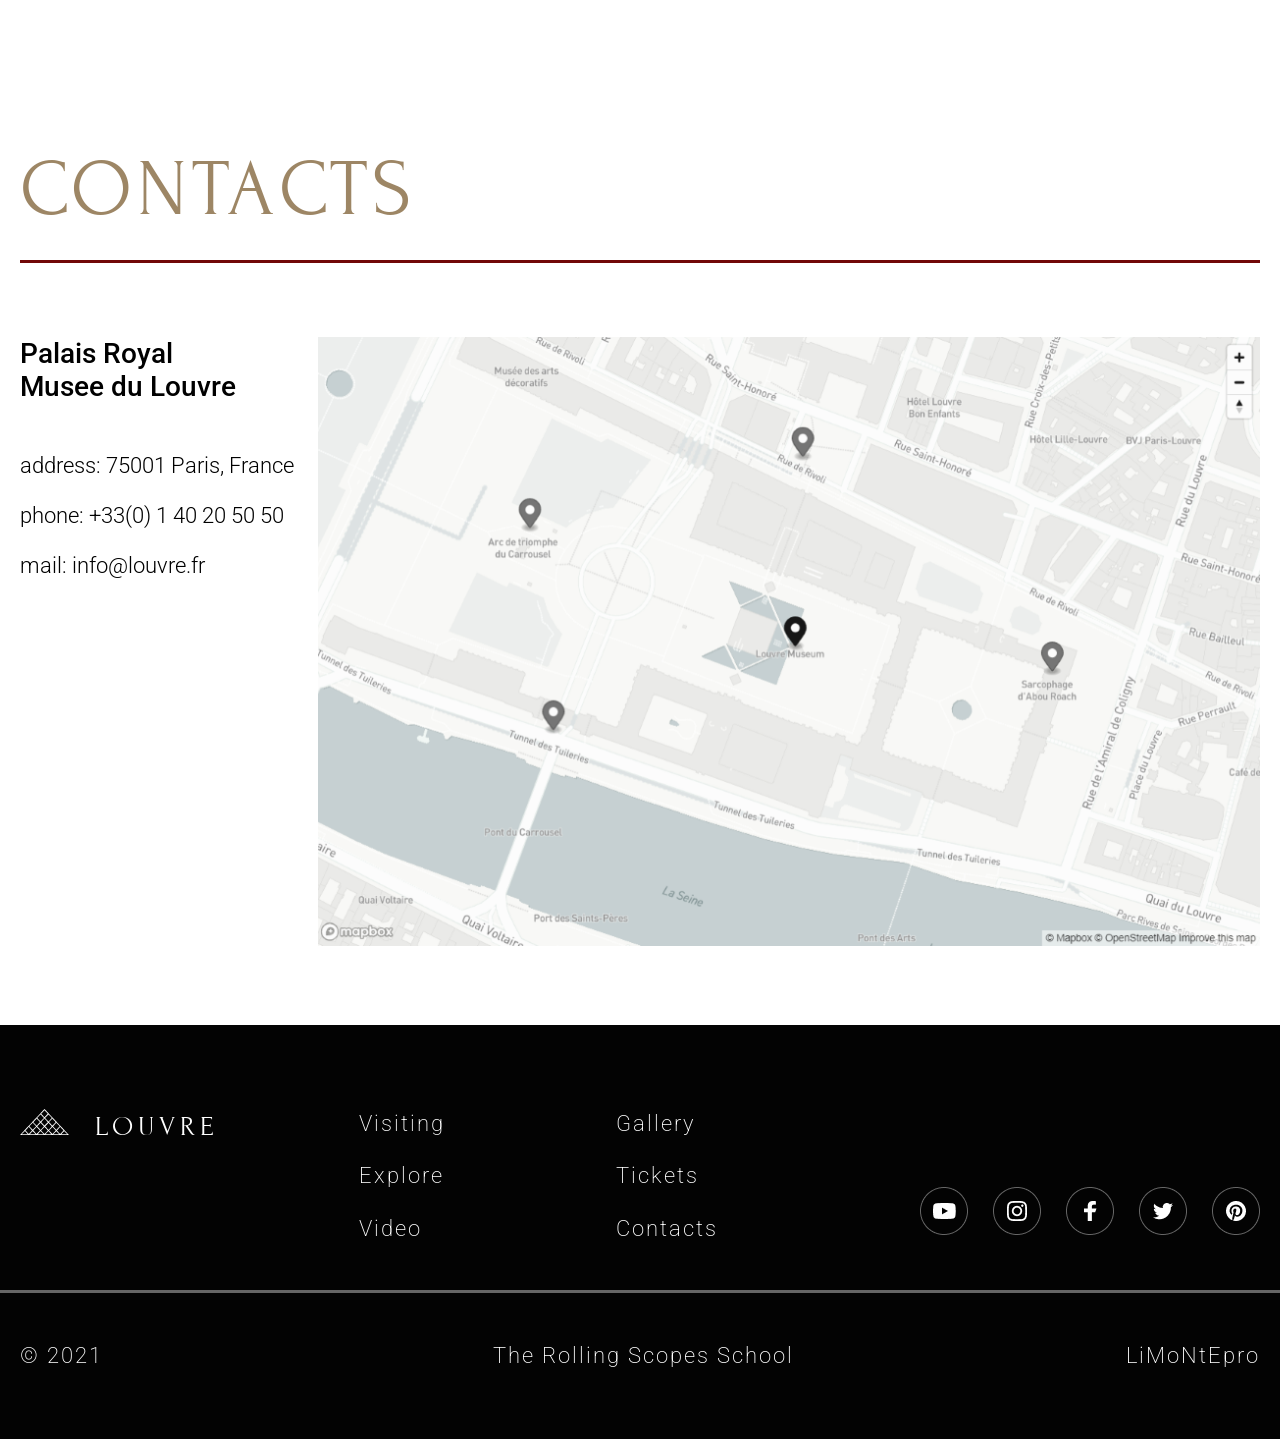
==== commit 5e658d2f: "feat: add pointer to buttons and add slider functionality" ====
--- a/index.html
+++ b/index.html
@@ -46,8 +46,36 @@
                             </div>
                         </a>
                     </div>
-                    
-                    <div class="welcome-slider">
+                    <div class="welcome-slider-container">
+                        <scroll-slider-track class="welcome-slider-track">
+                        <img src="assets/img/welcome-slider/1.jpg" alt="slider image" class="welcome-image">
+                        <img src="assets/img/welcome-slider/2.jpg" alt="slider image" class="welcome-image">
+                        <img src="assets/img/welcome-slider/3.jpg" alt="slider image" class="welcome-image">
+                        <img src="assets/img/welcome-slider/4.jpg" alt="slider image" class="welcome-image">
+                        <img src="assets/img/welcome-slider/5.jpg" alt="slider image" class="welcome-image">
+                        </scroll-slider-track>
+                        <div class="welcome-slider-pagination-container">
+                            <div class="welcome-slider-pagination">
+                                <div class="welcome-slider-num">
+                                    <p class="welcome-num-text">01</p>
+                                    <p class="welcome-num-text">|</p>
+                                    <p class="welcome-num-text">05</p>
+                                </div>
+                                <div class="welcome-carousel-pagination">
+                                    <div class="carousel-block" style="background-color: #D2B183;"></div>
+                                    <div class="carousel-block"></div>
+                                    <div class="carousel-block"></div>
+                                    <div class="carousel-block"></div>
+                                    <div class="carousel-block"></div>
+                                </div>
+                                <div class="welcome-slider-arrows">
+                                    <img src="assets\svg\welcome\arrow.svg" alt="" class="slider-arrow-left">
+                                    <img src="assets\svg\welcome\arrow.svg" alt="" class="slider-arrow-right">
+                                </div>
+                            </div>
+                        </div>  
+                    </div>
+                    <!-- <div class="welcome-slider">
                         <img src="assets/img/welcome-slider/1.jpg" alt="Slider image" class="slider-image">
                         <div class="welcome-slider-pagination-container">
                             <div class="welcome-slider-pagination">
@@ -69,7 +97,7 @@
                                 </div>
                             </div>
                         </div>
-                    </div>
+                    </div> -->
                 </div>
             </section>
             <section class="visiting" id="visiting">
@@ -309,7 +337,6 @@
                 </div>
             </section>    
         </div>
-        <script src="scripts.js"></script>
     </main>
     <footer class="footer">
         <div class="background-black"></div>
@@ -356,5 +383,6 @@
         </div>
             
     </footer>
+    <script src="scripts.js"></script>
 </body>
 </html>
--- a/main-style.css
+++ b/main-style.css
@@ -1,5 +1,5 @@
 @import url('https://fonts.googleapis.com/css2?family=Bebas+Neue&family=DM+Serif+Text:ital@0;1&family=Forum&family=Roboto:ital,wght@0,100..900;1,100..900&display=swap');
-
+@import "ScrollSlider/style.css";
 html {
   scroll-behavior: smooth;
 }
@@ -189,6 +189,14 @@
     line-height: 100%;
     margin:0;
 }
+.welcome-slider-container{
+    width:min-content;
+    max-width: 1000px;
+    position: absolute;
+    right: 0;
+    top:0;
+}
+
 .welcome-slider{
     position:absolute;
     top:0;
@@ -272,7 +280,11 @@
     display: flex;
     justify-content: space-between;
 }
+.slider-arrow-left{
+    cursor: pointer;
+}
 .slider-arrow-right{
+    cursor: pointer;
     rotate: 180deg;
 }
 .visiting{
@@ -811,6 +823,7 @@
     line-height: 100%;
     letter-spacing: 0%;
     text-align: center;
+    cursor: pointer;
 }
 .counter-plus{
     font-family: Roboto;
@@ -819,6 +832,7 @@
     line-height: 100%;
     letter-spacing: 0%;
     text-align: center;
+    cursor: pointer;
 }
 .counter-number{
     font-family: Roboto;
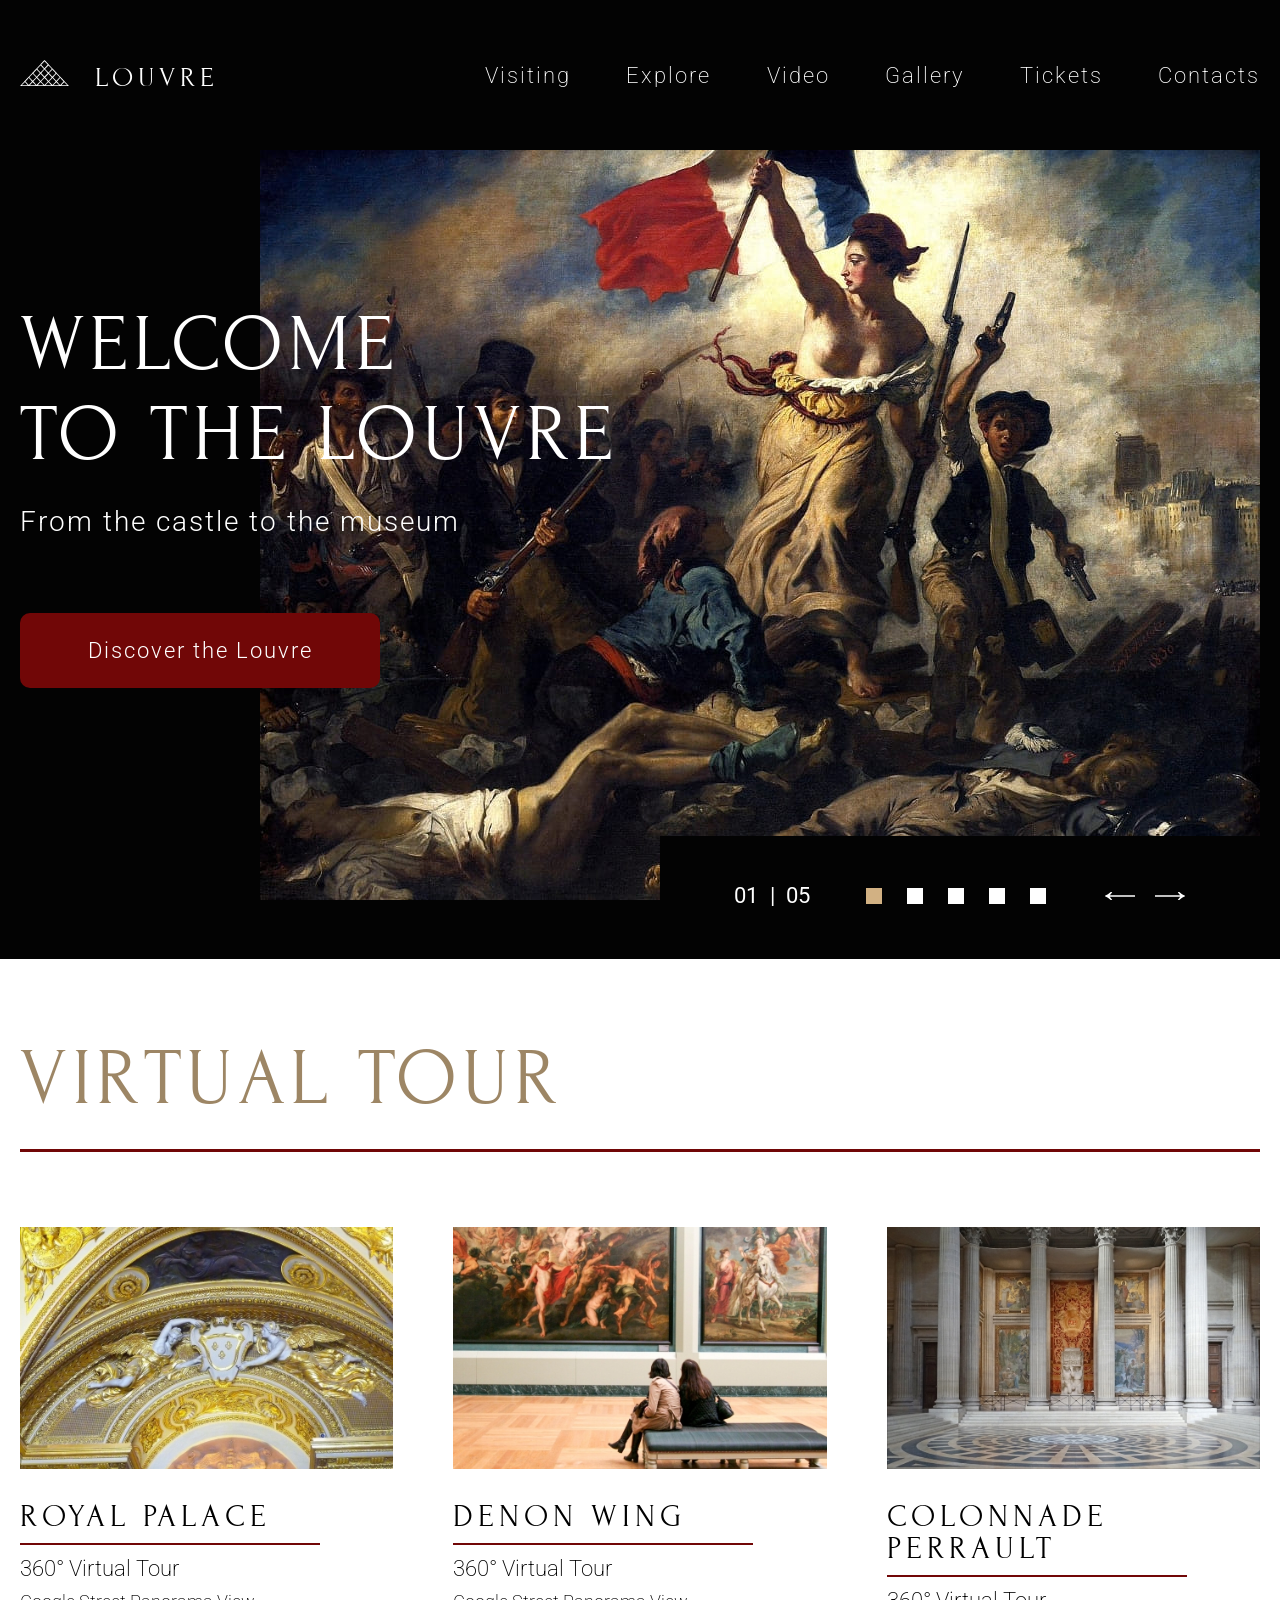
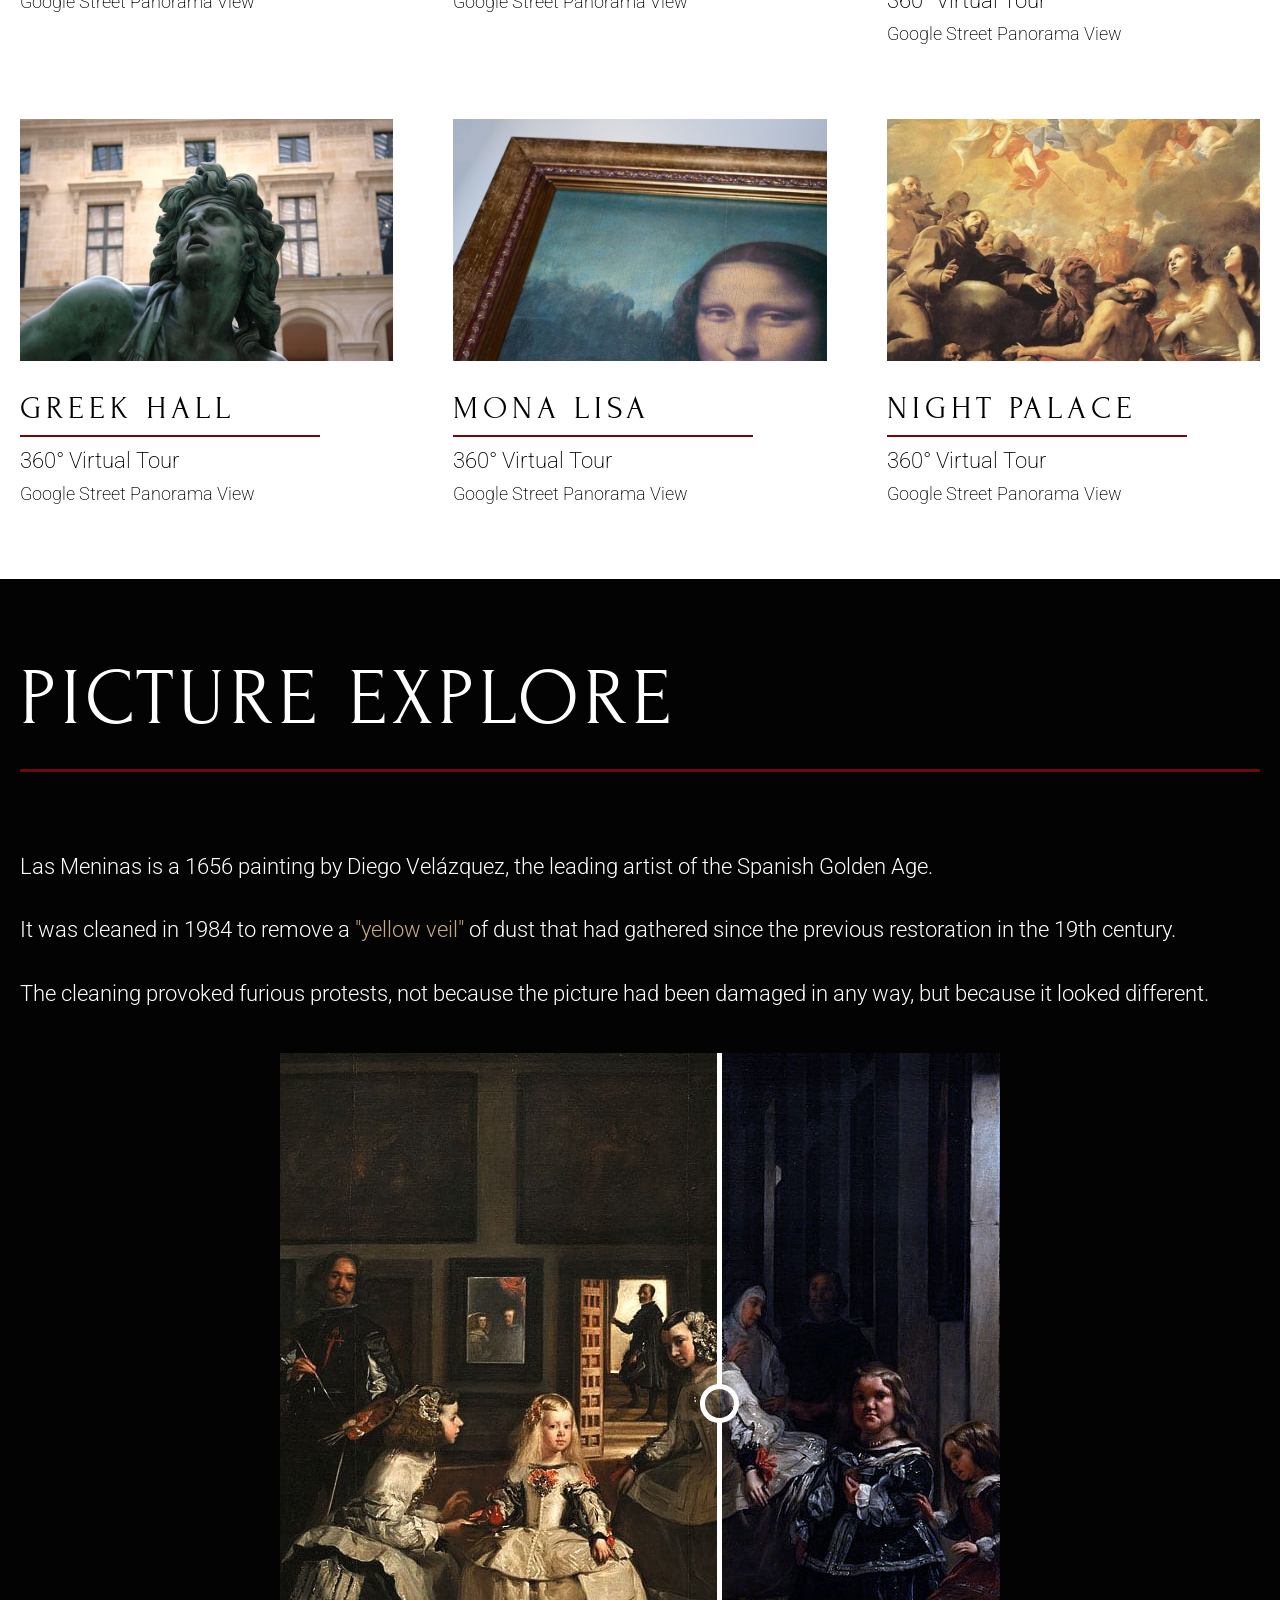
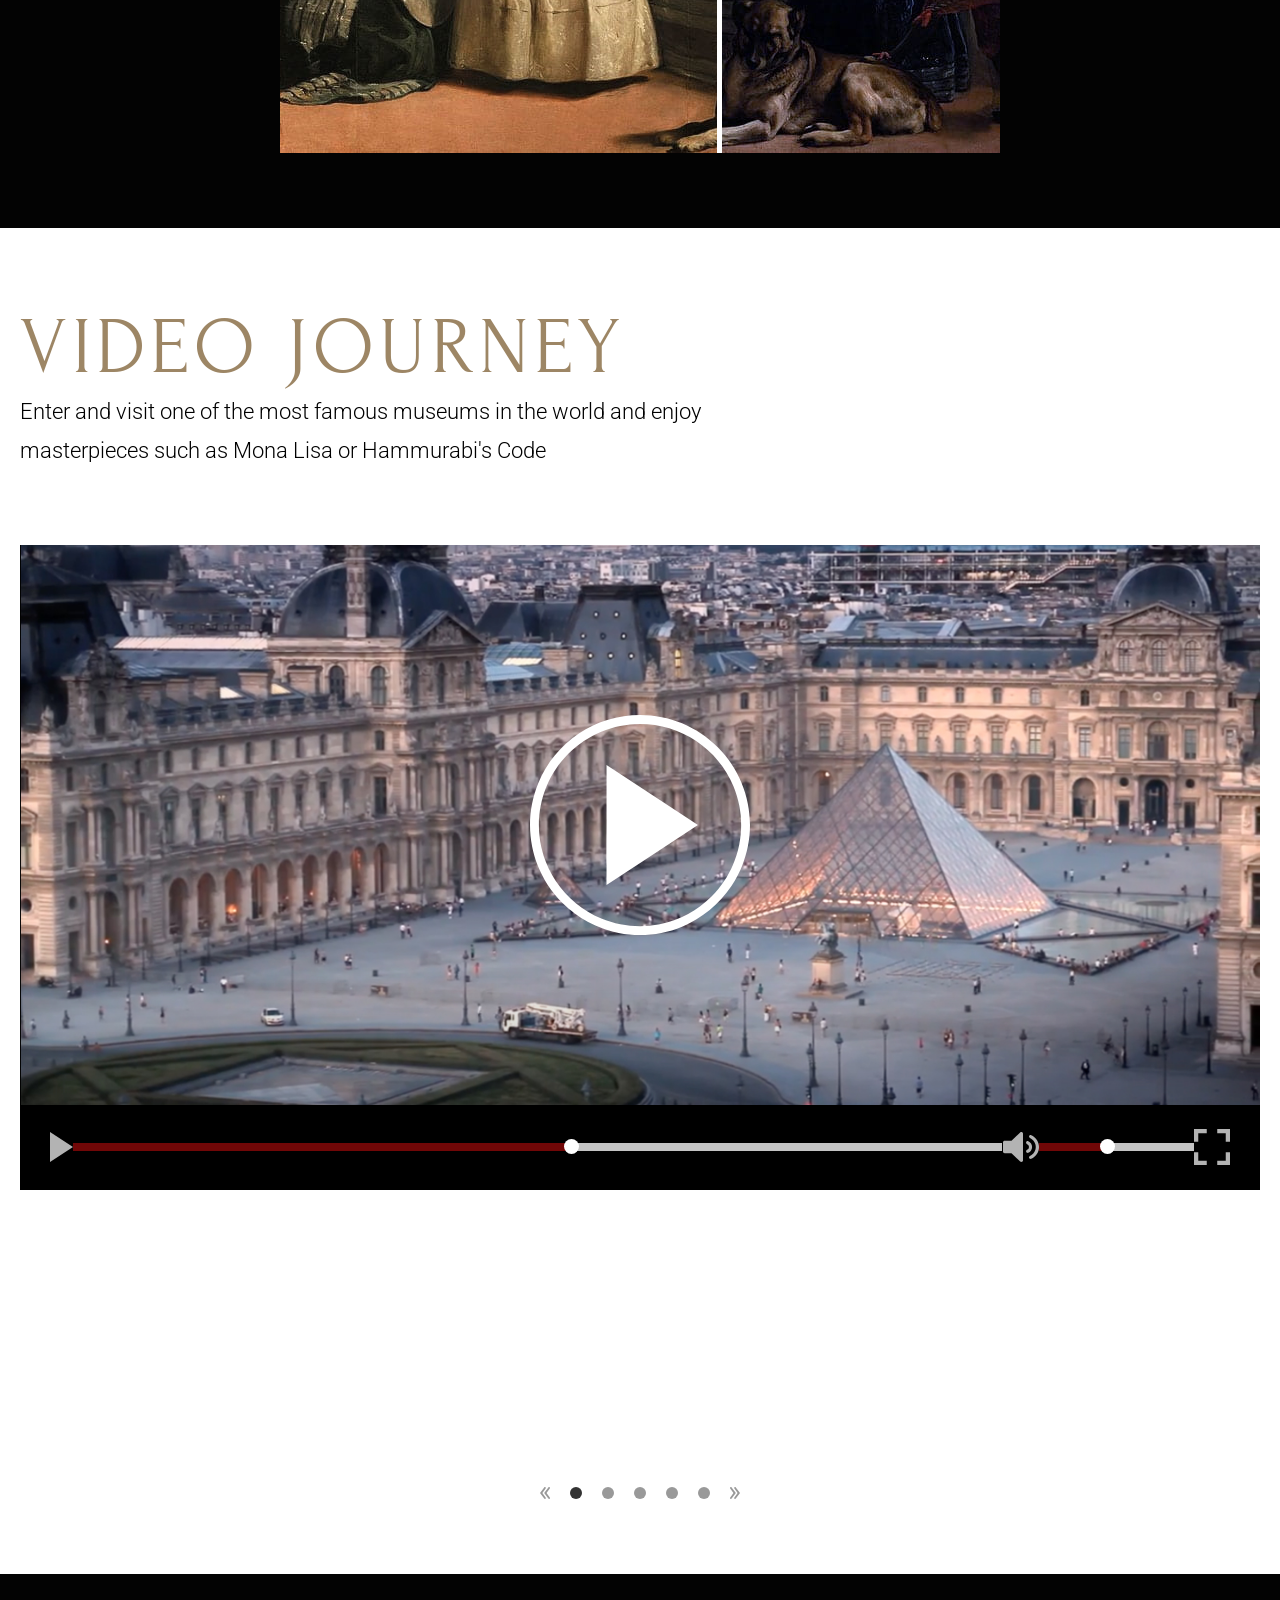
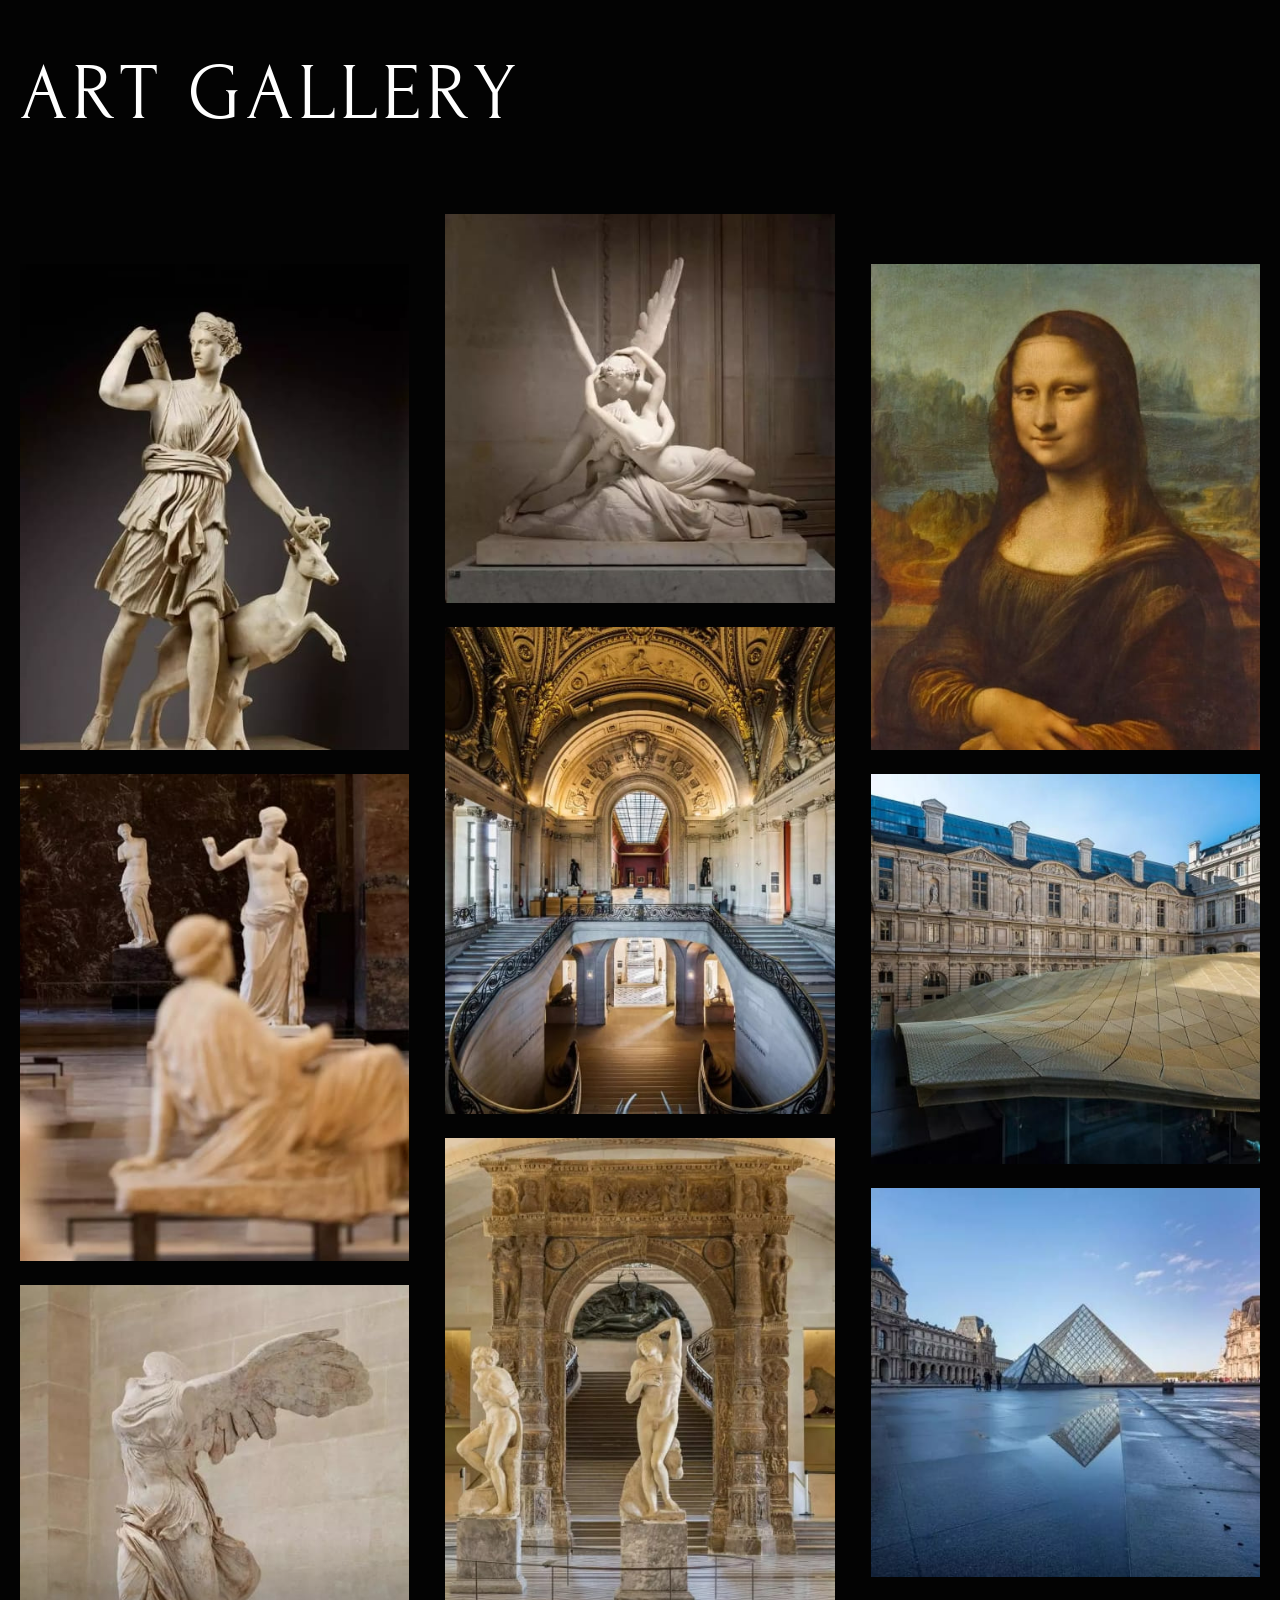
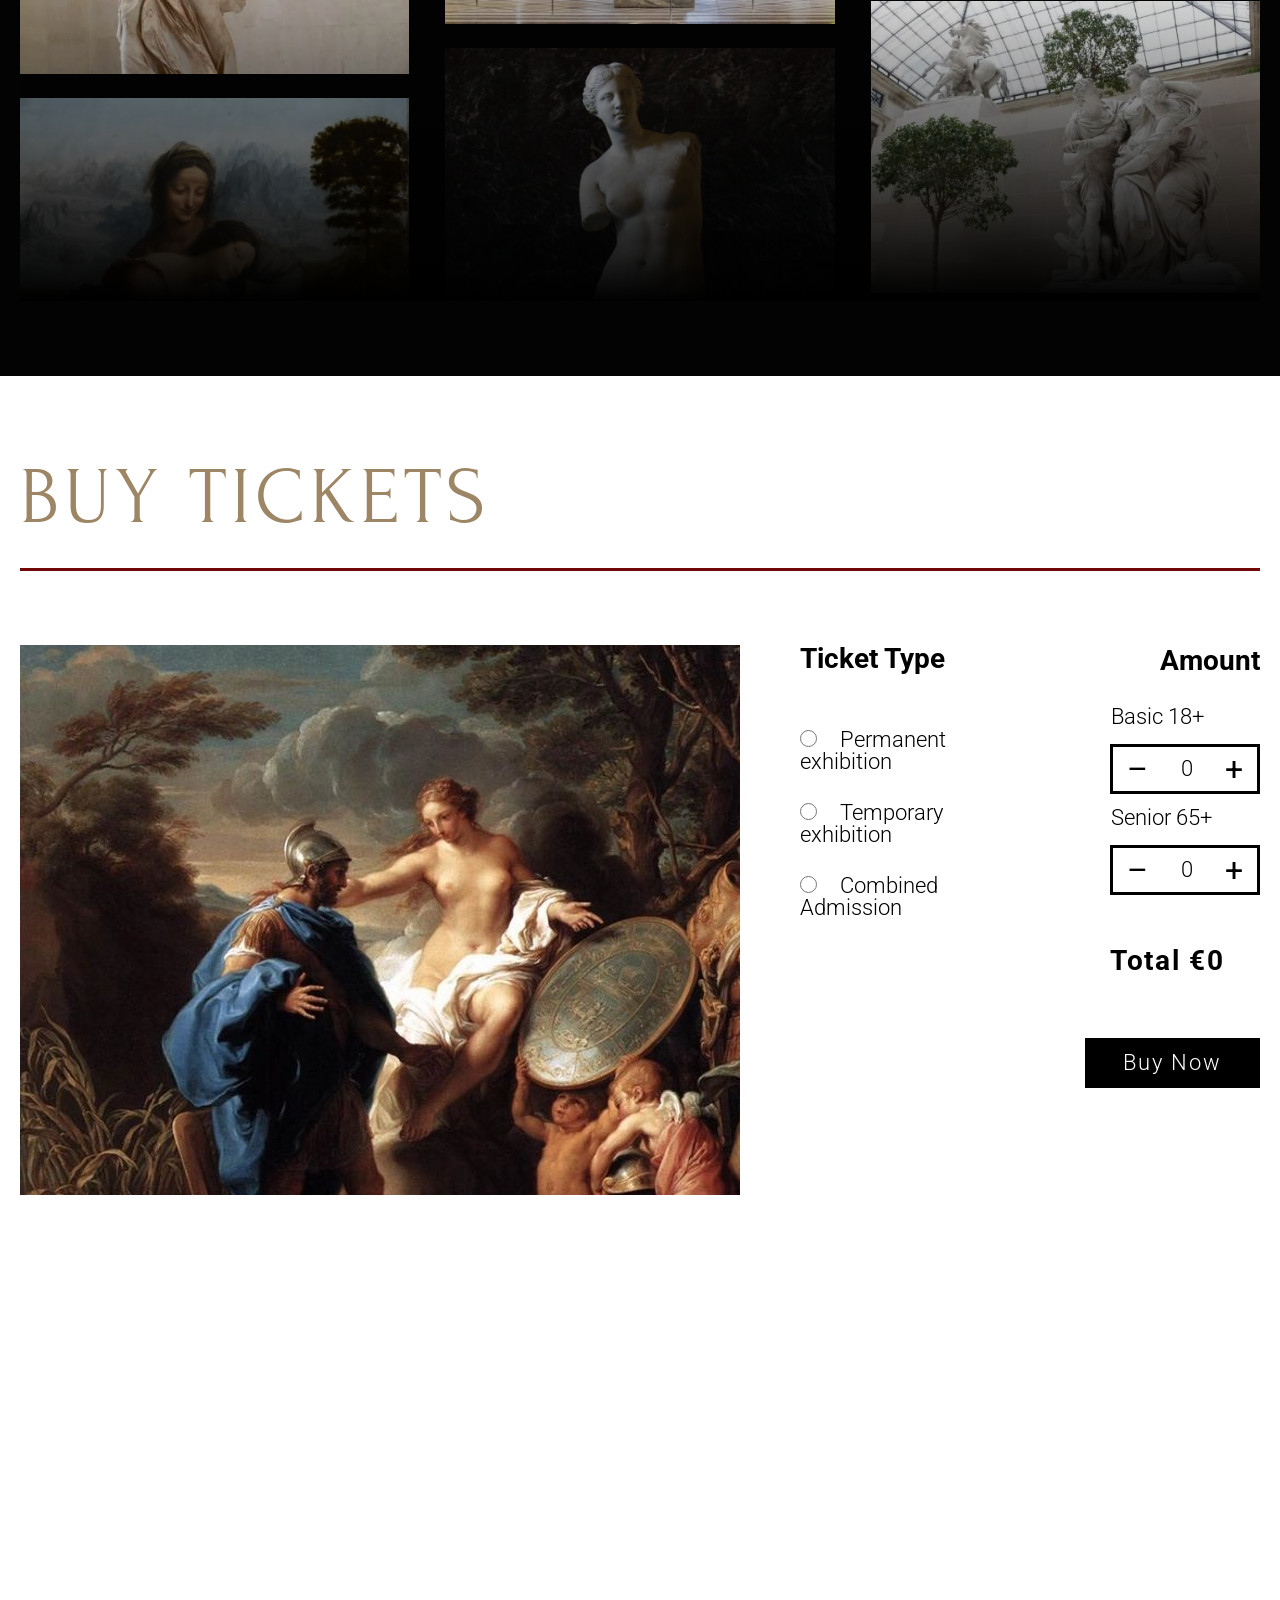
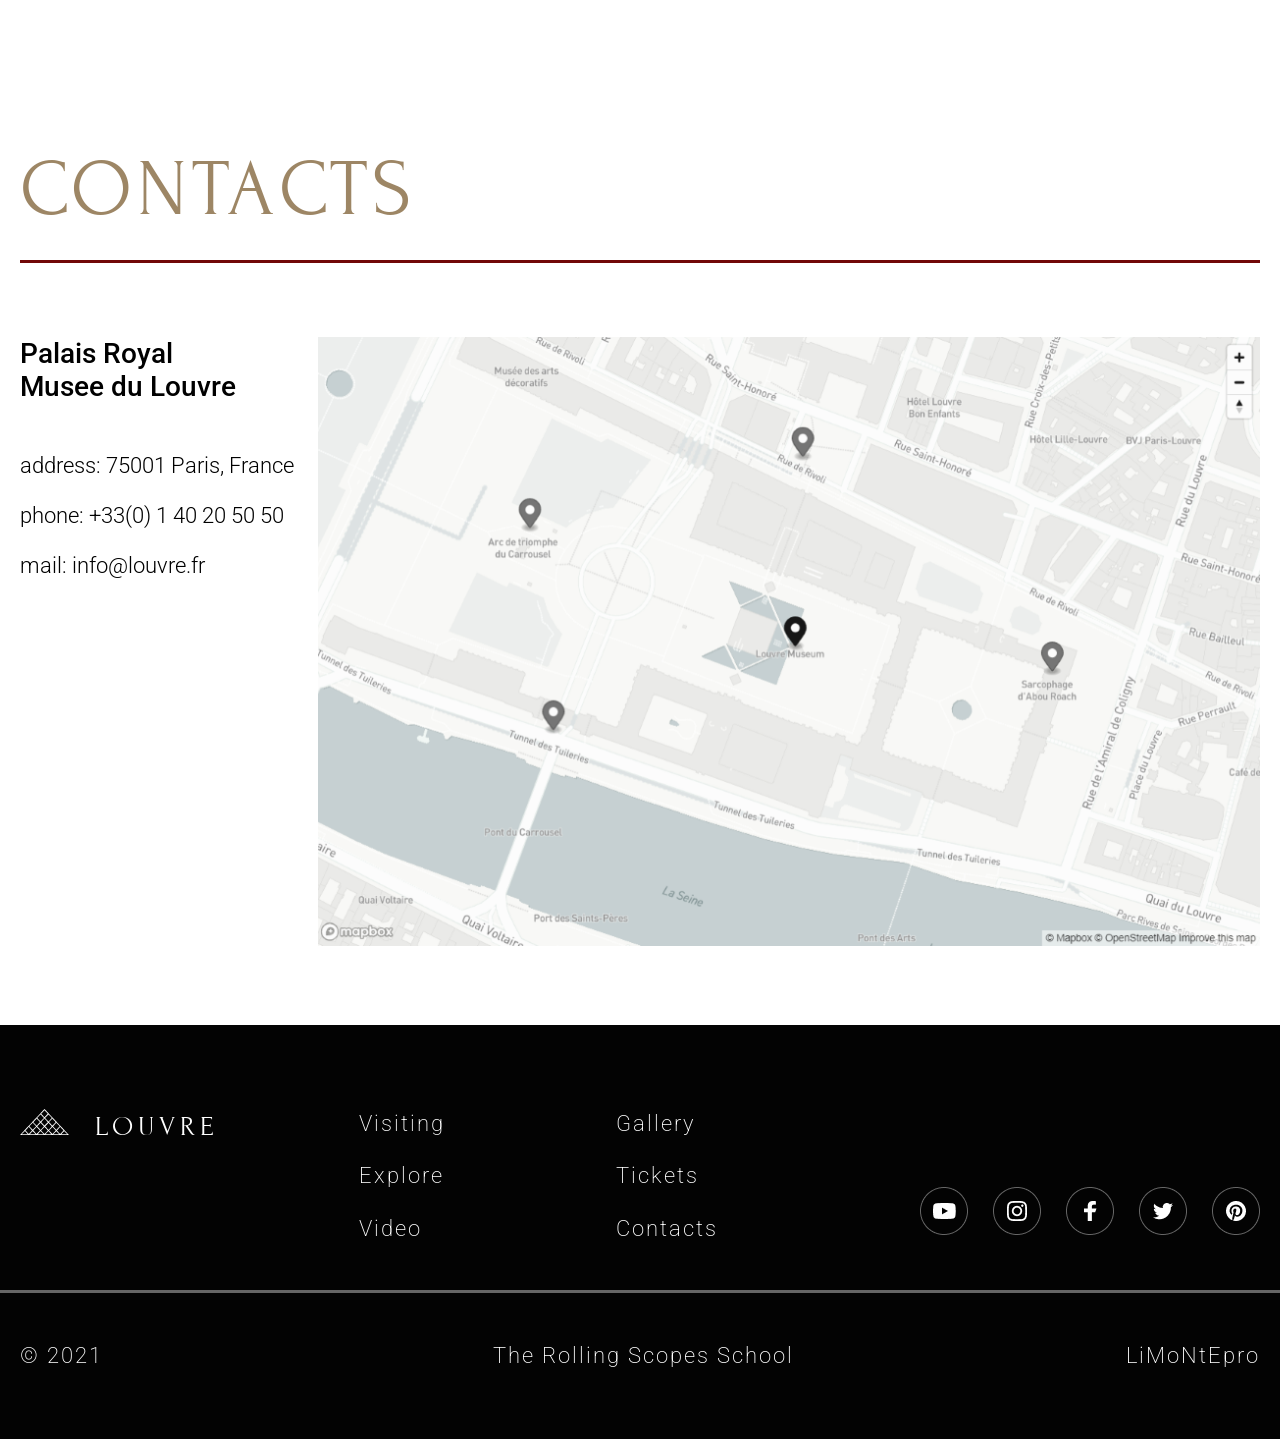
==== commit c0c1b817: "feat: finish loop in welcome slider, absolute slider!" ====
--- a/index.html
+++ b/index.html
@@ -75,29 +75,6 @@
                             </div>
                         </div>  
                     </div>
-                    <!-- <div class="welcome-slider">
-                        <img src="assets/img/welcome-slider/1.jpg" alt="Slider image" class="slider-image">
-                        <div class="welcome-slider-pagination-container">
-                            <div class="welcome-slider-pagination">
-                                <div class="welcome-slider-num">
-                                    <p class="welcome-num-text">01</p>
-                                    <p class="welcome-num-text">|</p>
-                                    <p class="welcome-num-text">05</p>
-                                </div>
-                                <div class="welcome-carousel-pagination">
-                                    <div class="carousel-block" style="background-color: #D2B183;"></div>
-                                    <div class="carousel-block"></div>
-                                    <div class="carousel-block"></div>
-                                    <div class="carousel-block"></div>
-                                    <div class="carousel-block"></div>
-                                </div>
-                                <div class="welcome-slider-arrows">
-                                    <img src="assets\svg\welcome\arrow.svg" alt="" class="slider-arrow-left">
-                                    <img src="assets\svg\welcome\arrow.svg" alt="" class="slider-arrow-right">
-                                </div>
-                            </div>
-                        </div>
-                    </div> -->
                 </div>
             </section>
             <section class="visiting" id="visiting">
--- a/main-style.css
+++ b/main-style.css
@@ -190,11 +190,19 @@
     margin:0;
 }
 .welcome-slider-container{
+    opacity: 0;
+    transition: opacity 0.2s ease;
     width:min-content;
     max-width: 1000px;
     position: absolute;
     right: 0;
     top:0;
+}
+.welcome-slider-container.is-ready{
+    opacity: 1;
+}
+.welcome-slider-track{
+    position: relative;
 }
 
 .welcome-slider{
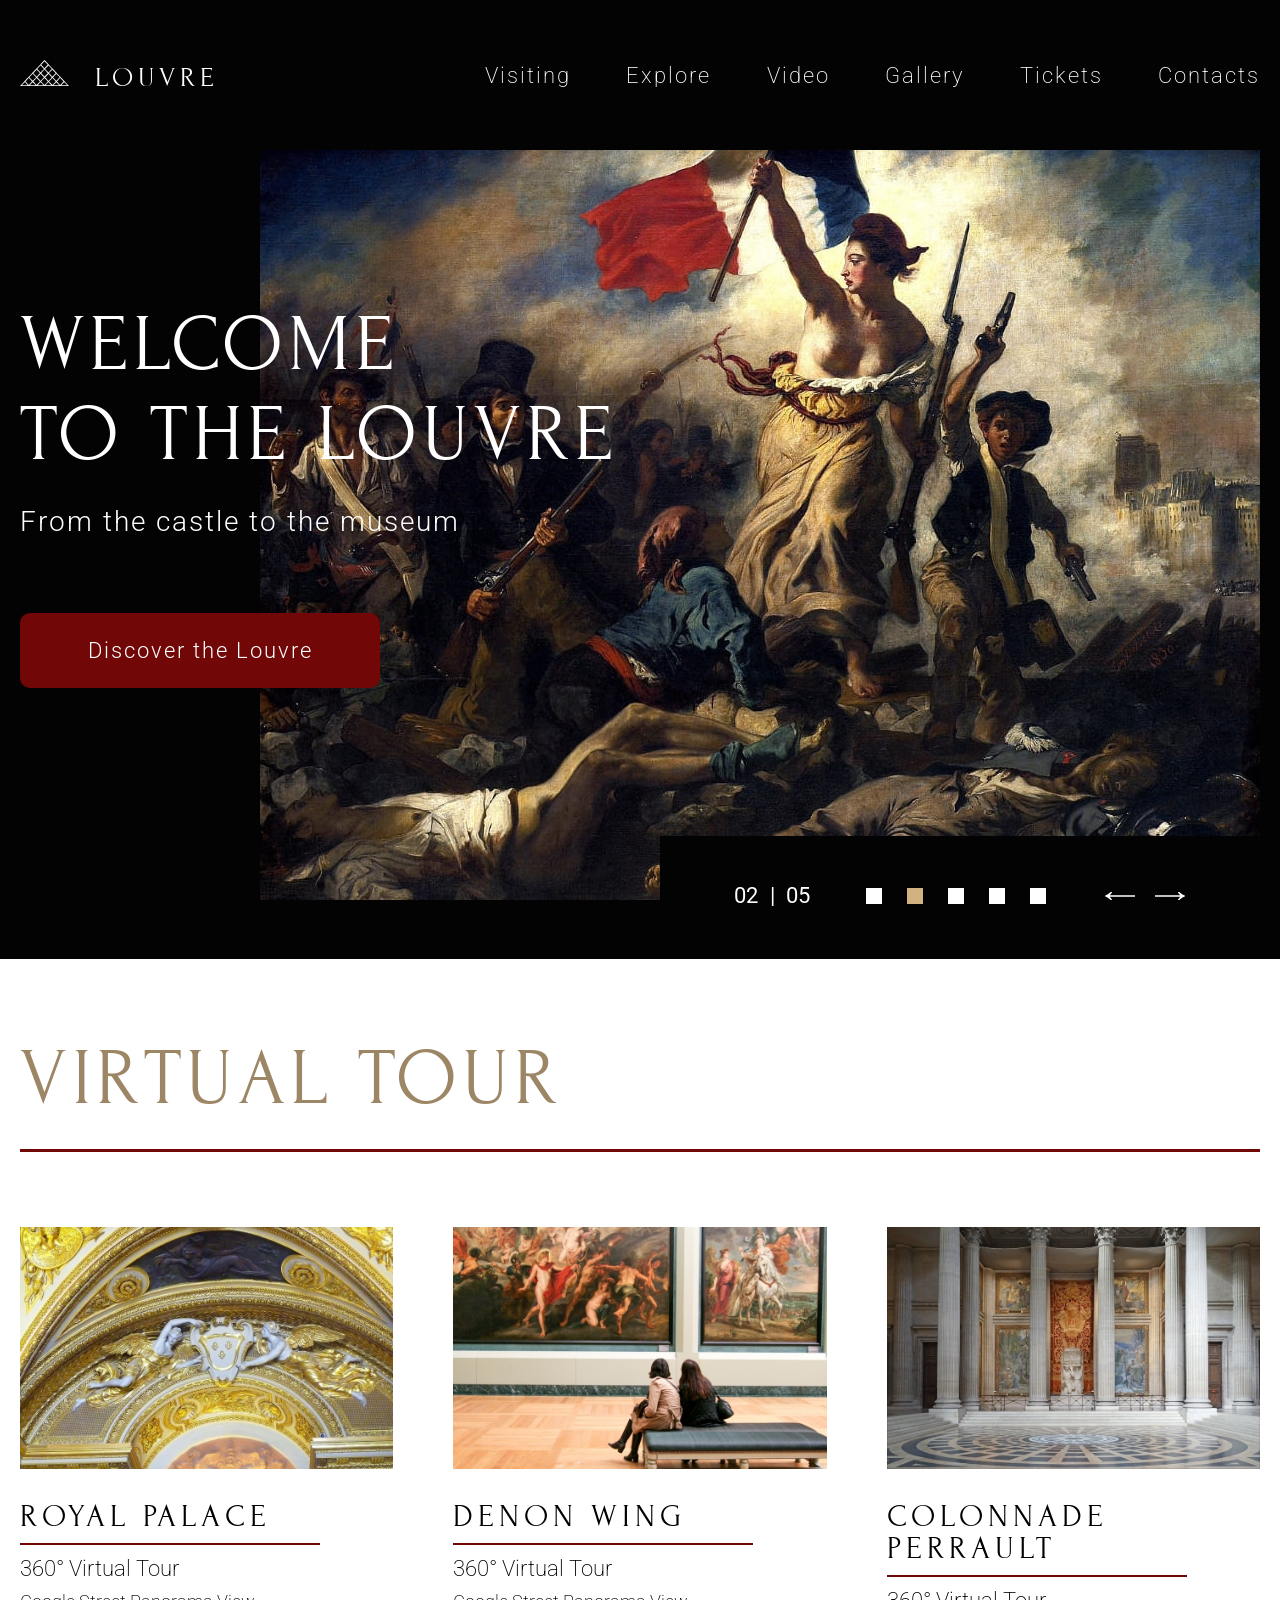
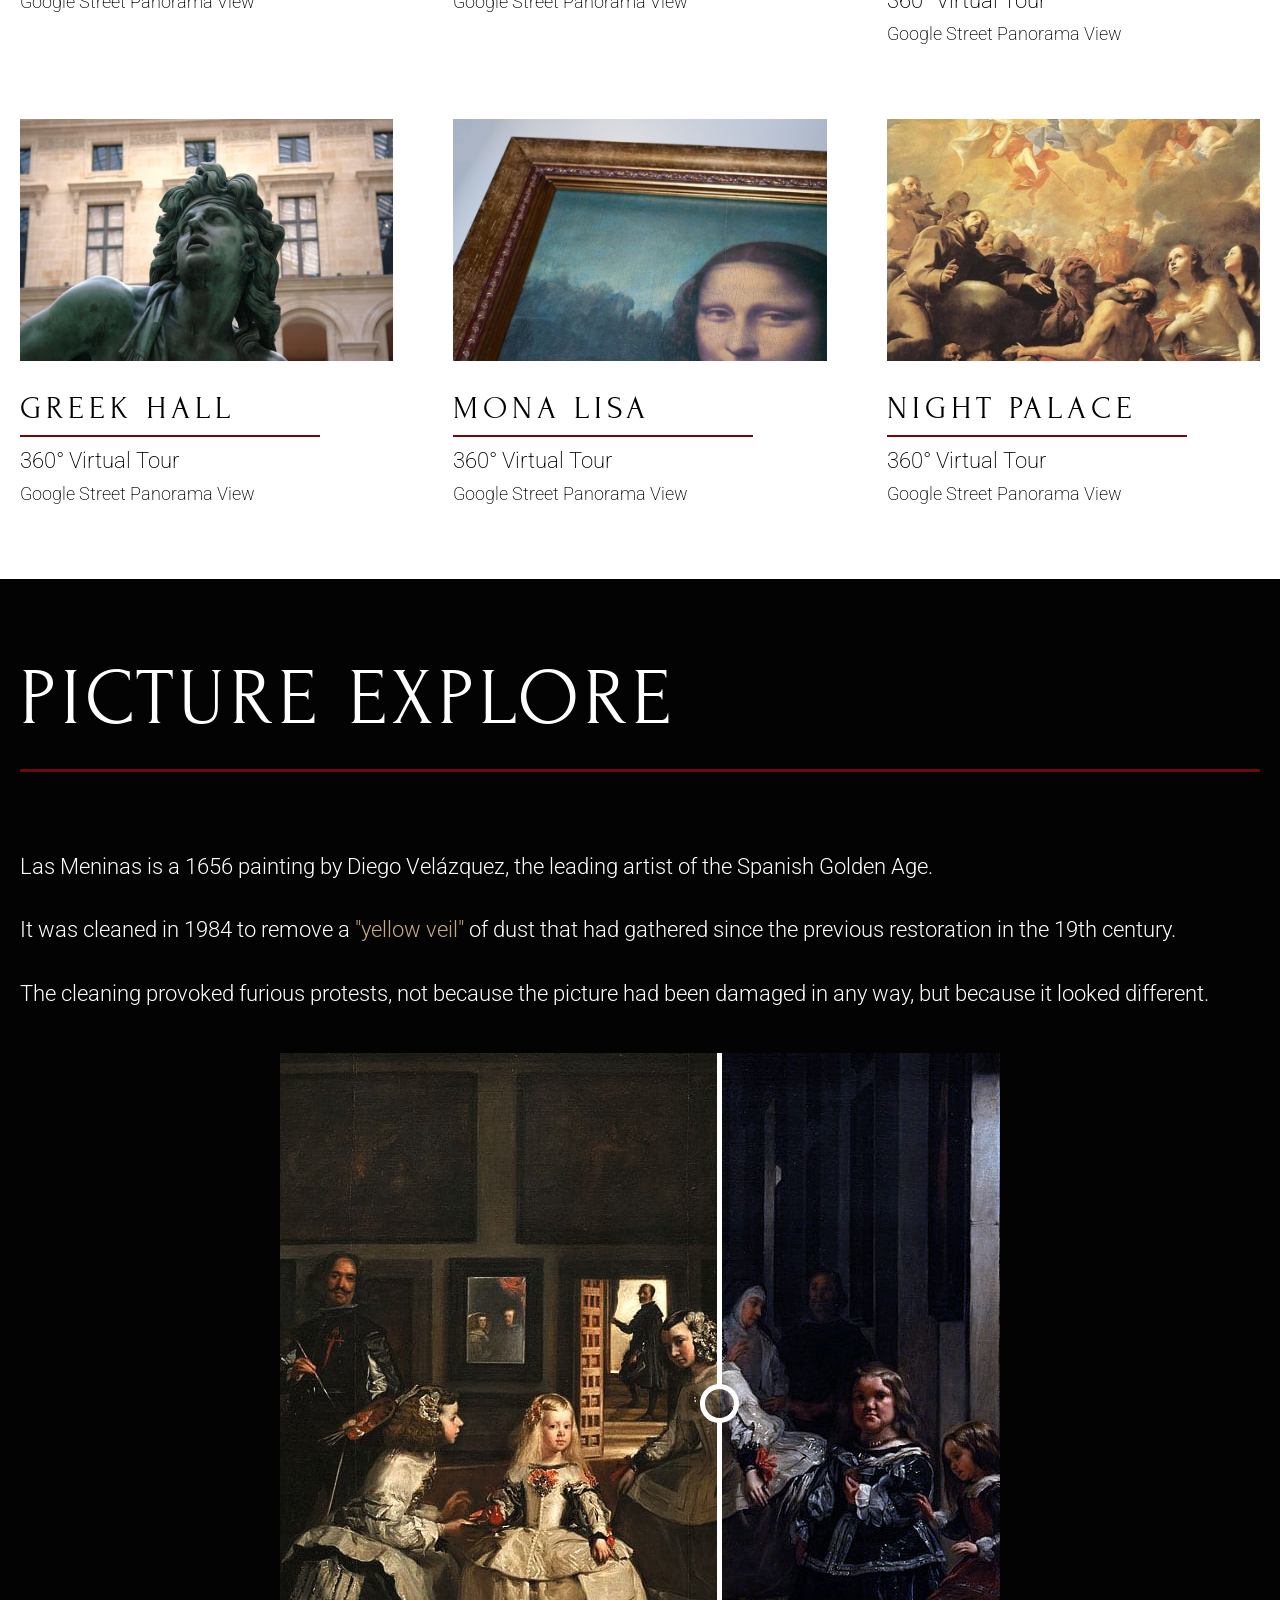
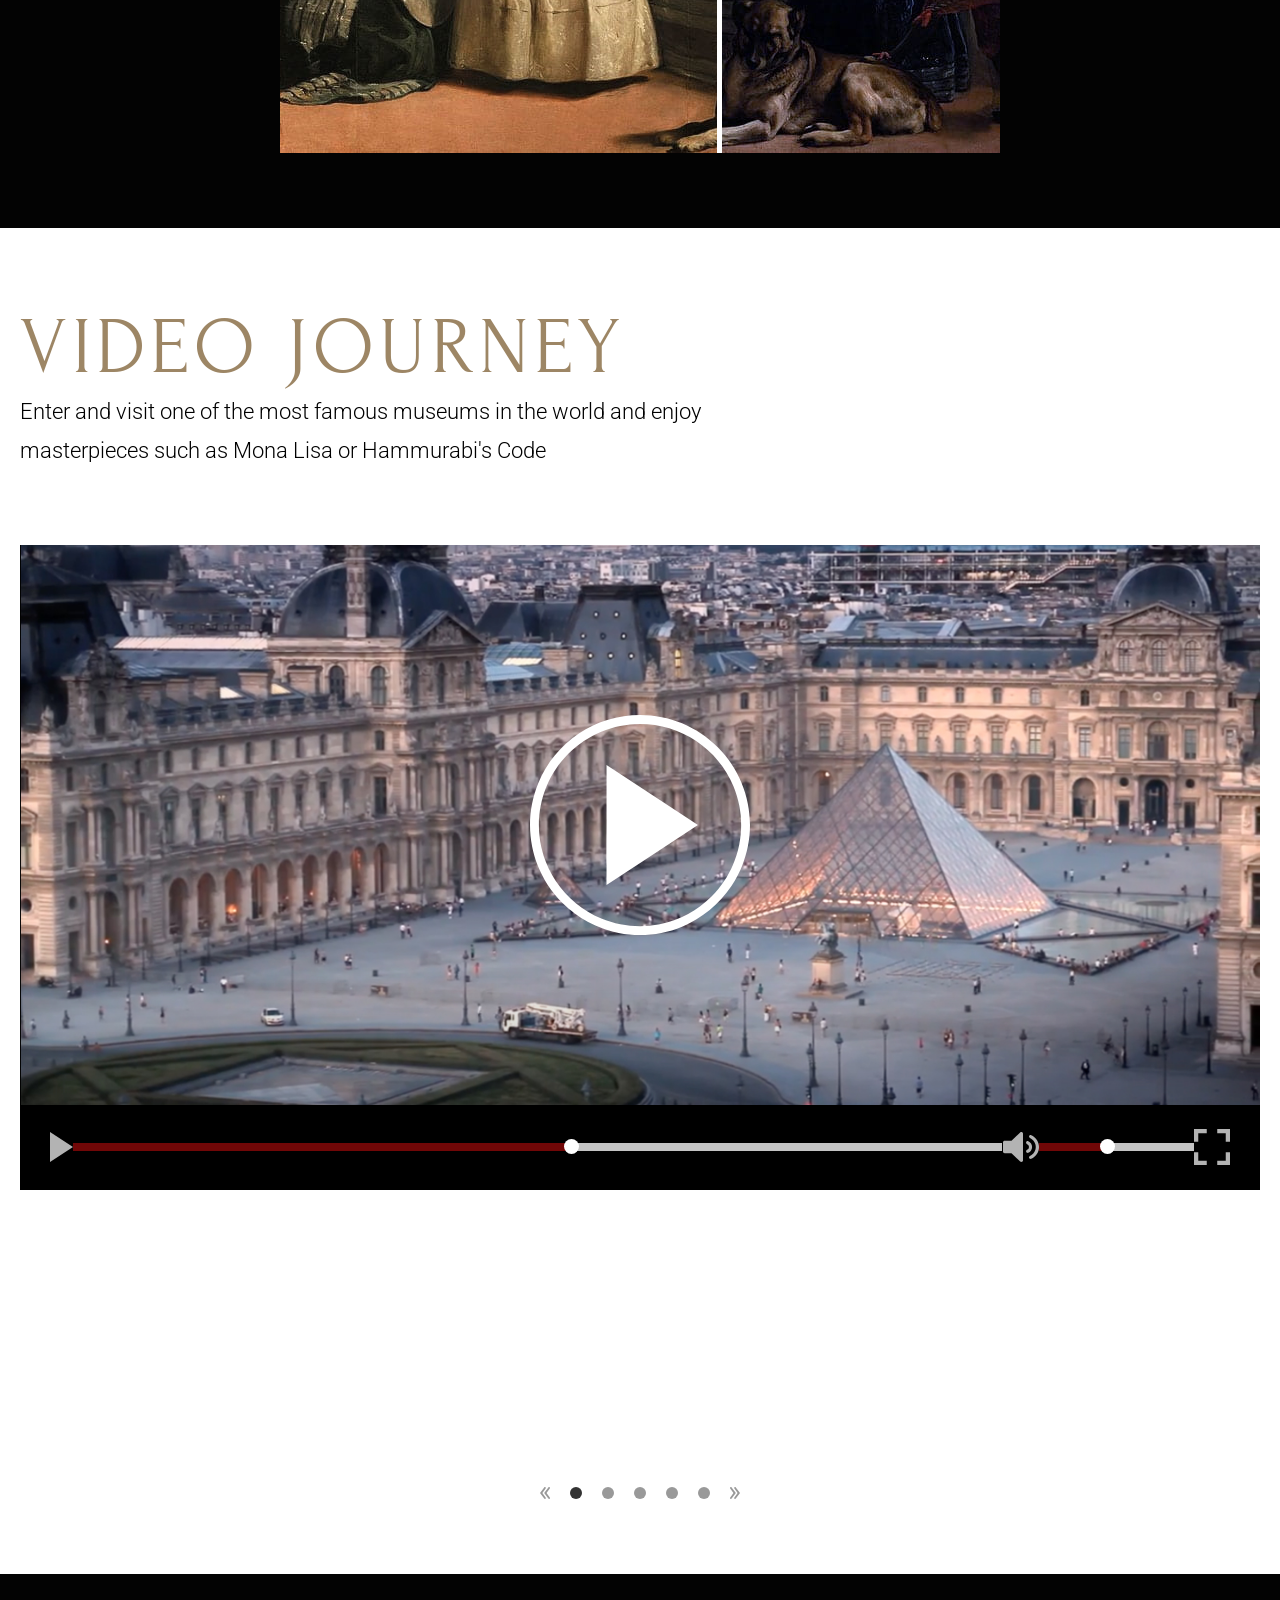
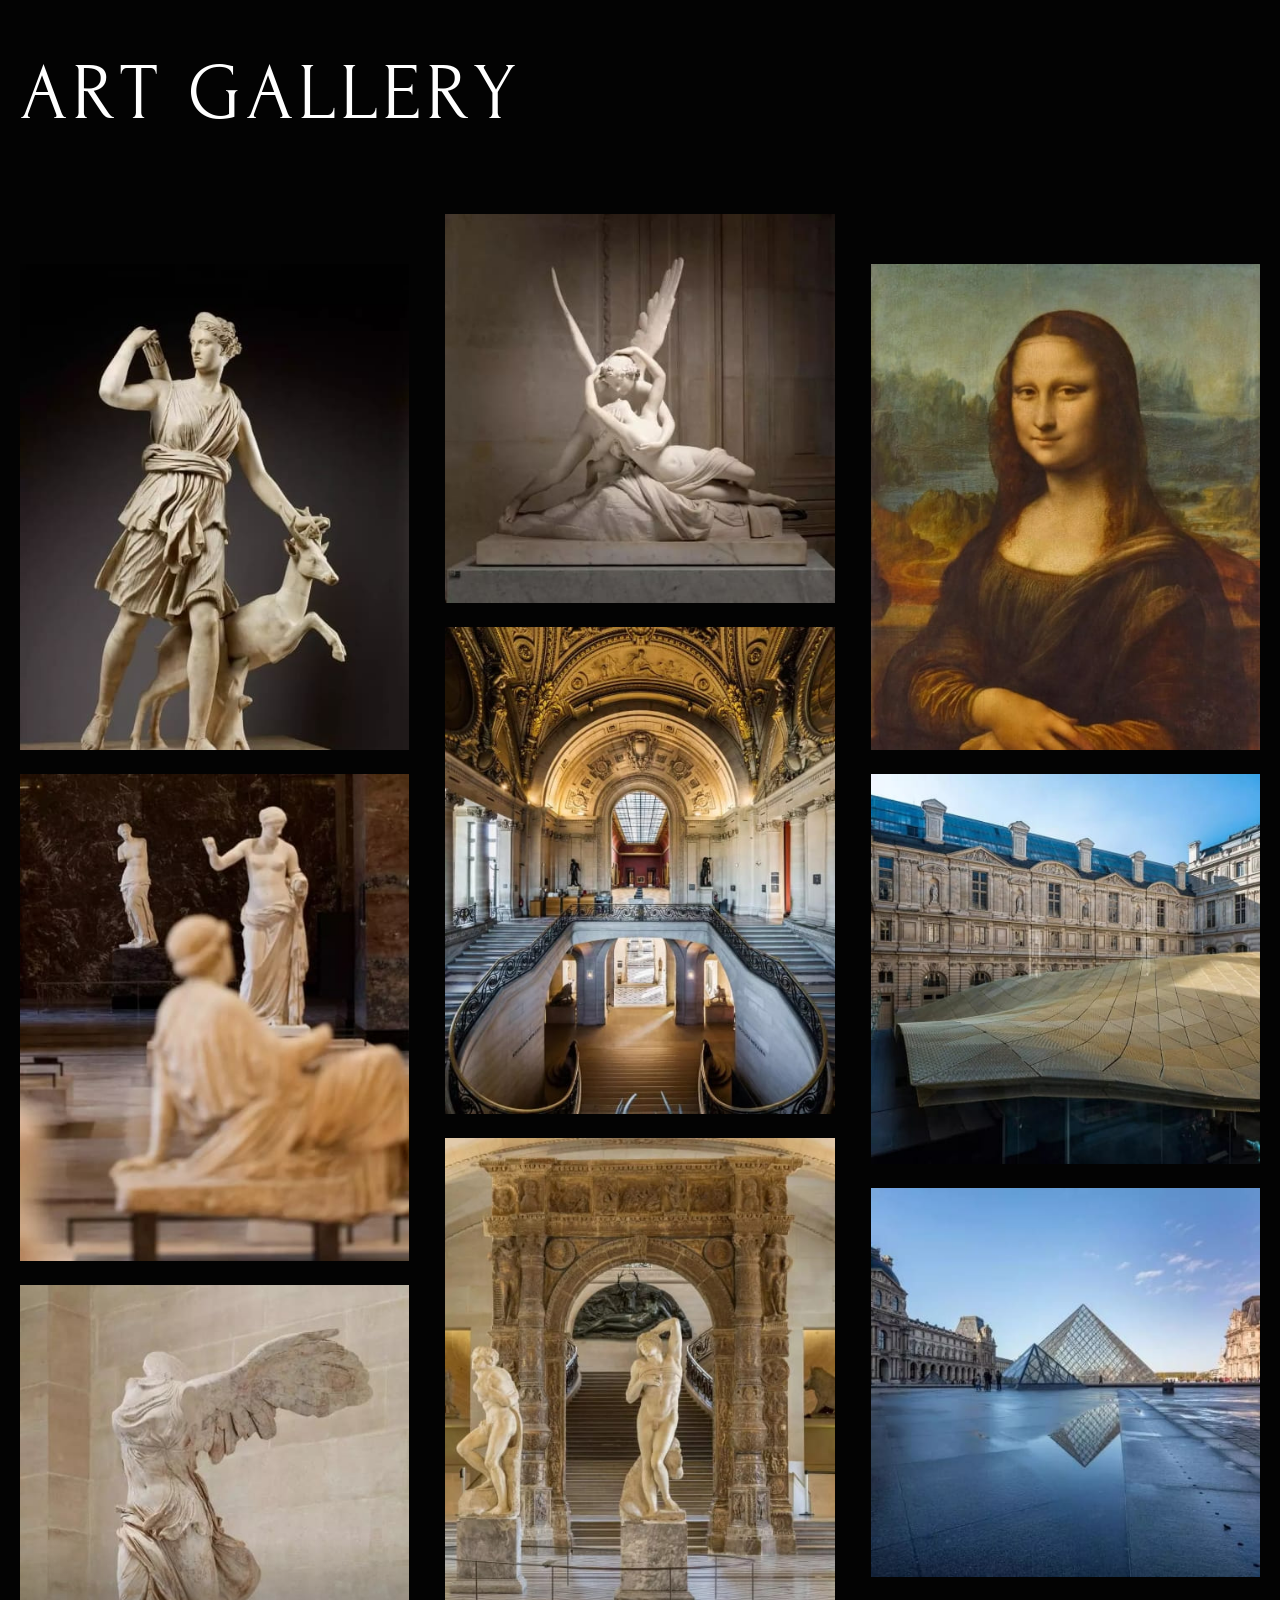
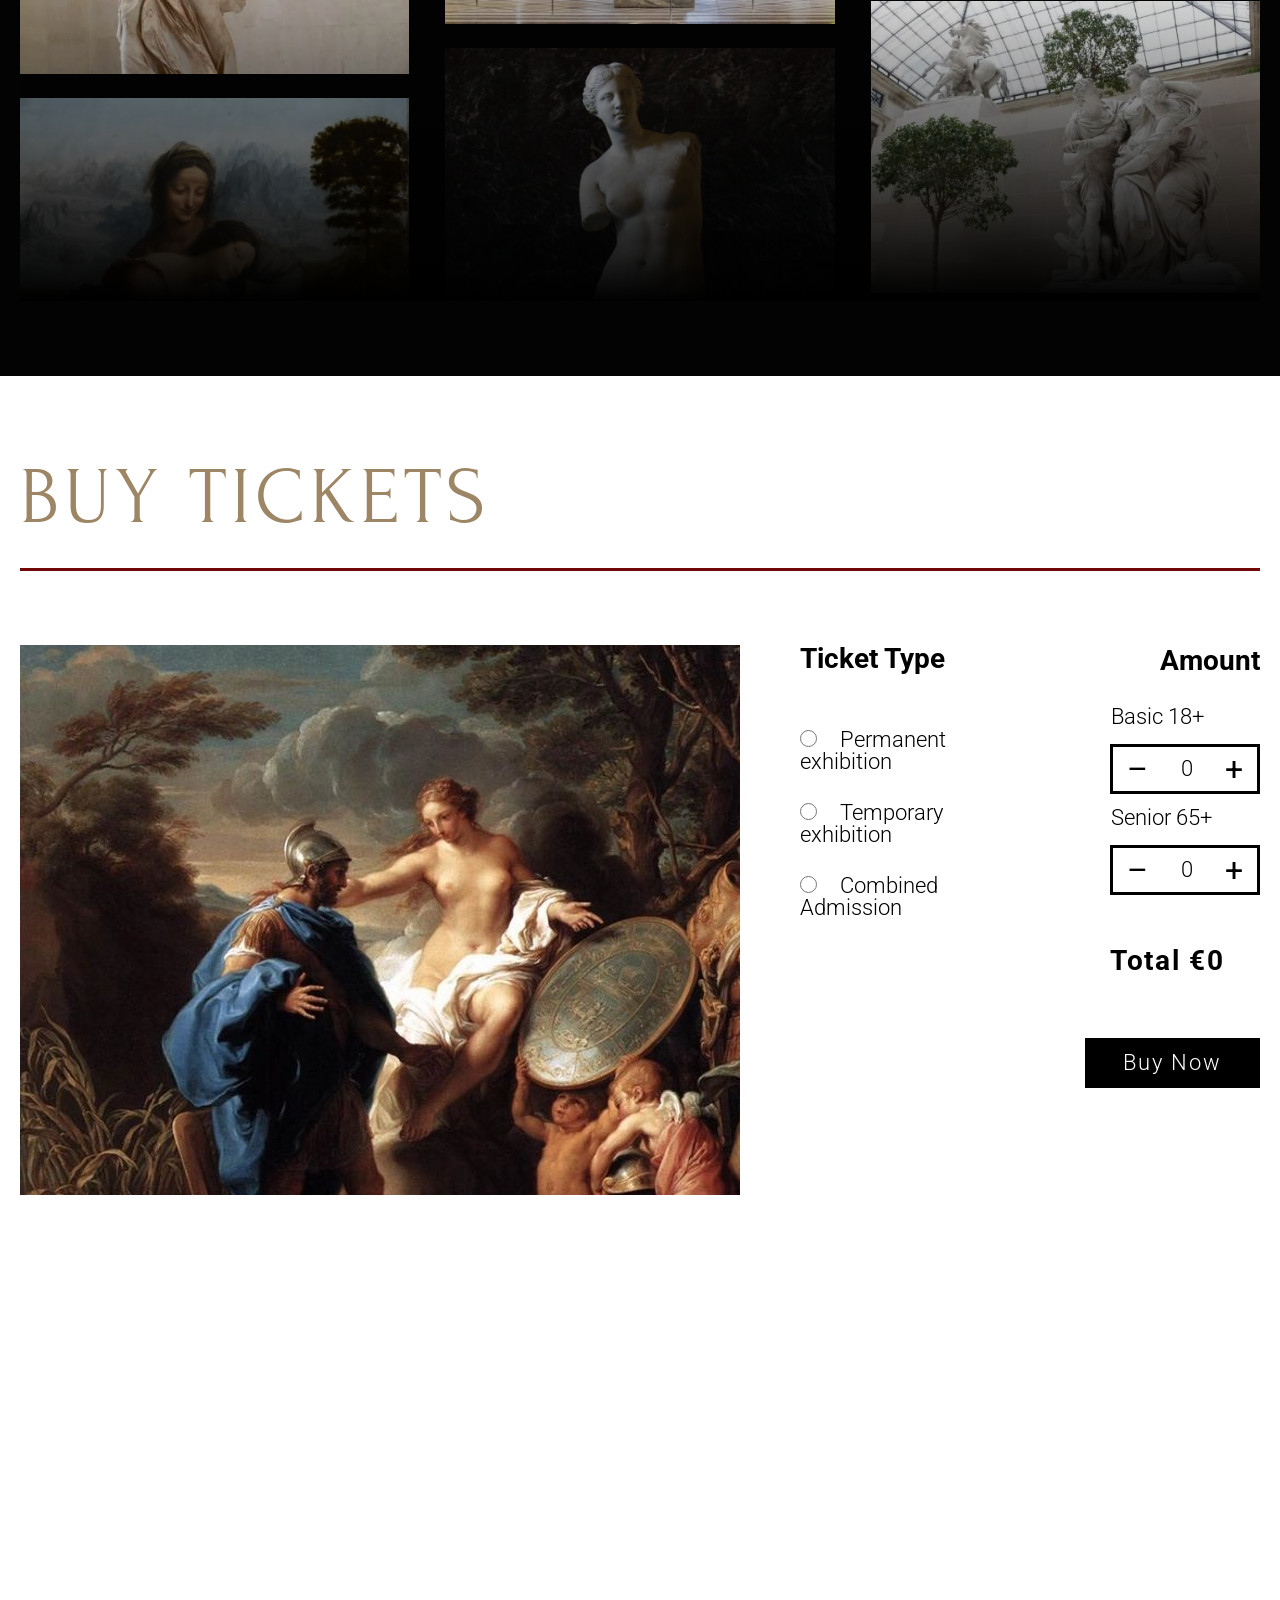
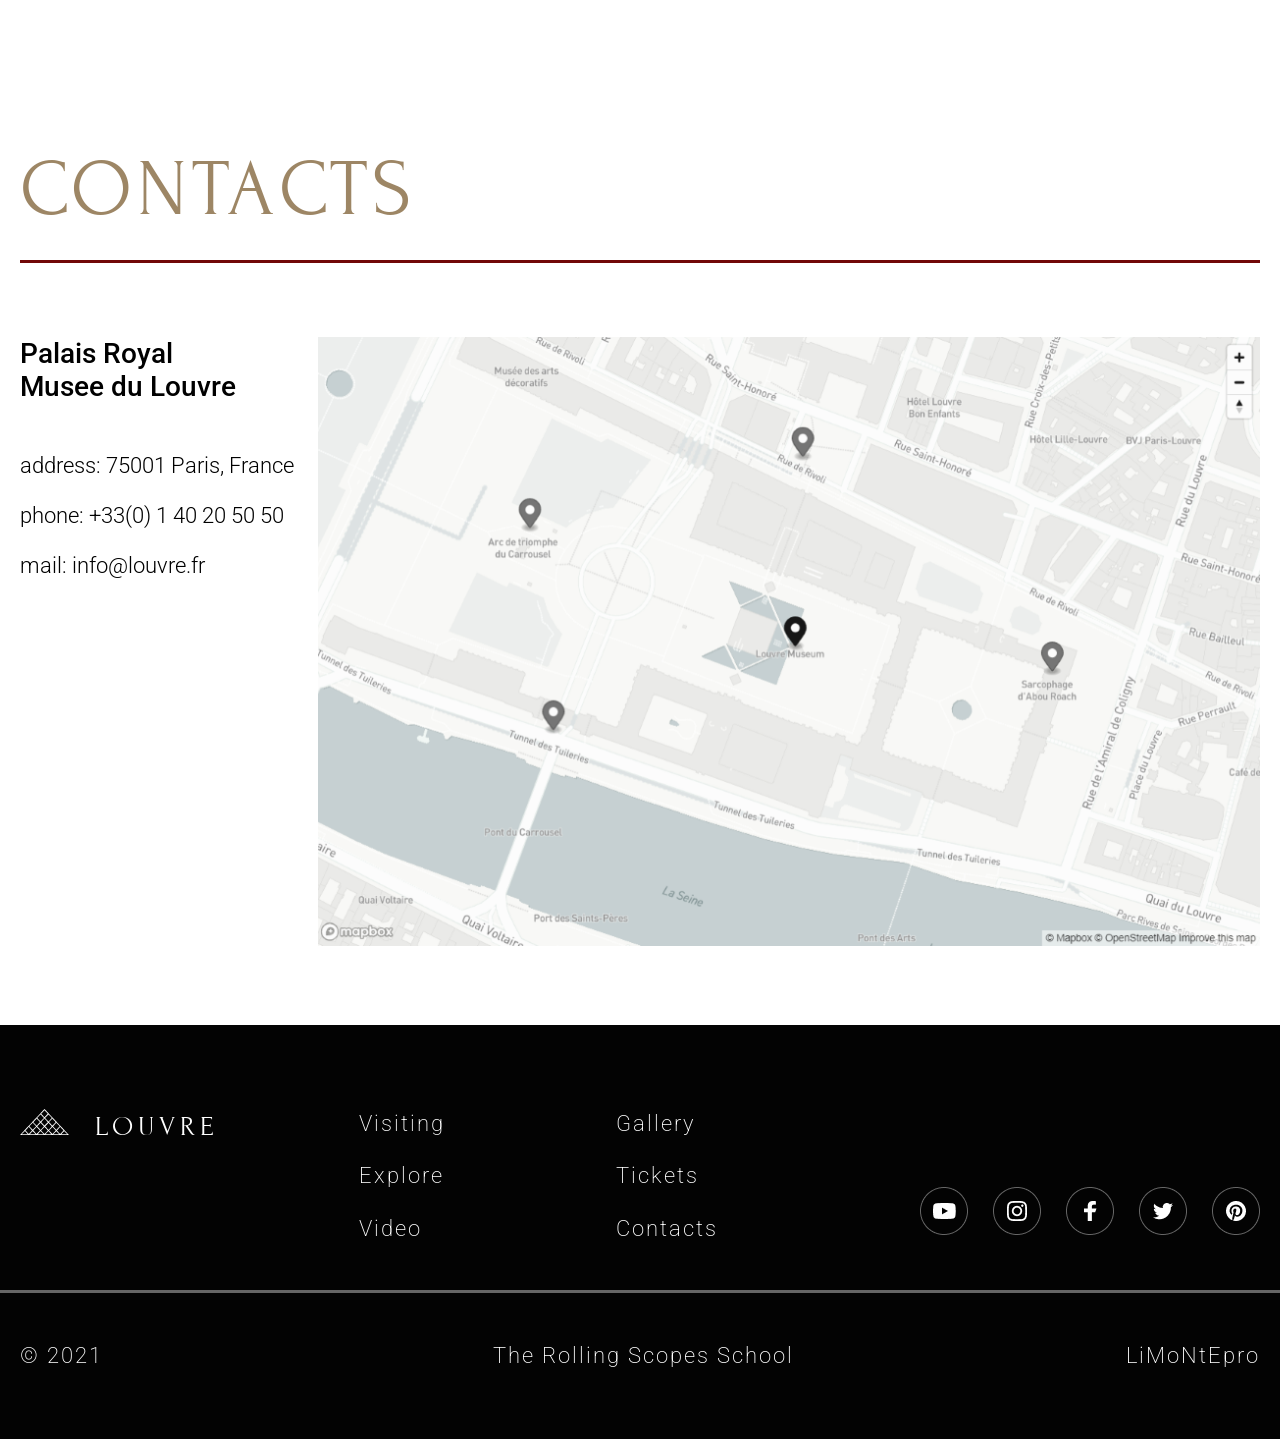
==== commit 7e7ff0f4: "feat: add blocks and numbers change after scrolling" ====
--- a/index.html
+++ b/index.html
@@ -62,7 +62,7 @@
                                     <p class="welcome-num-text">05</p>
                                 </div>
                                 <div class="welcome-carousel-pagination">
-                                    <div class="carousel-block" style="background-color: #D2B183;"></div>
+                                    <div class="carousel-block active"></div>
                                     <div class="carousel-block"></div>
                                     <div class="carousel-block"></div>
                                     <div class="carousel-block"></div>
--- a/main-style.css
+++ b/main-style.css
@@ -283,6 +283,9 @@
     width: 16px;
     background-color: white;
 }
+.carousel-block.active{
+    background-color: #D2B183;
+}
 .welcome-slider-arrows{
     width: 80px;
     display: flex;
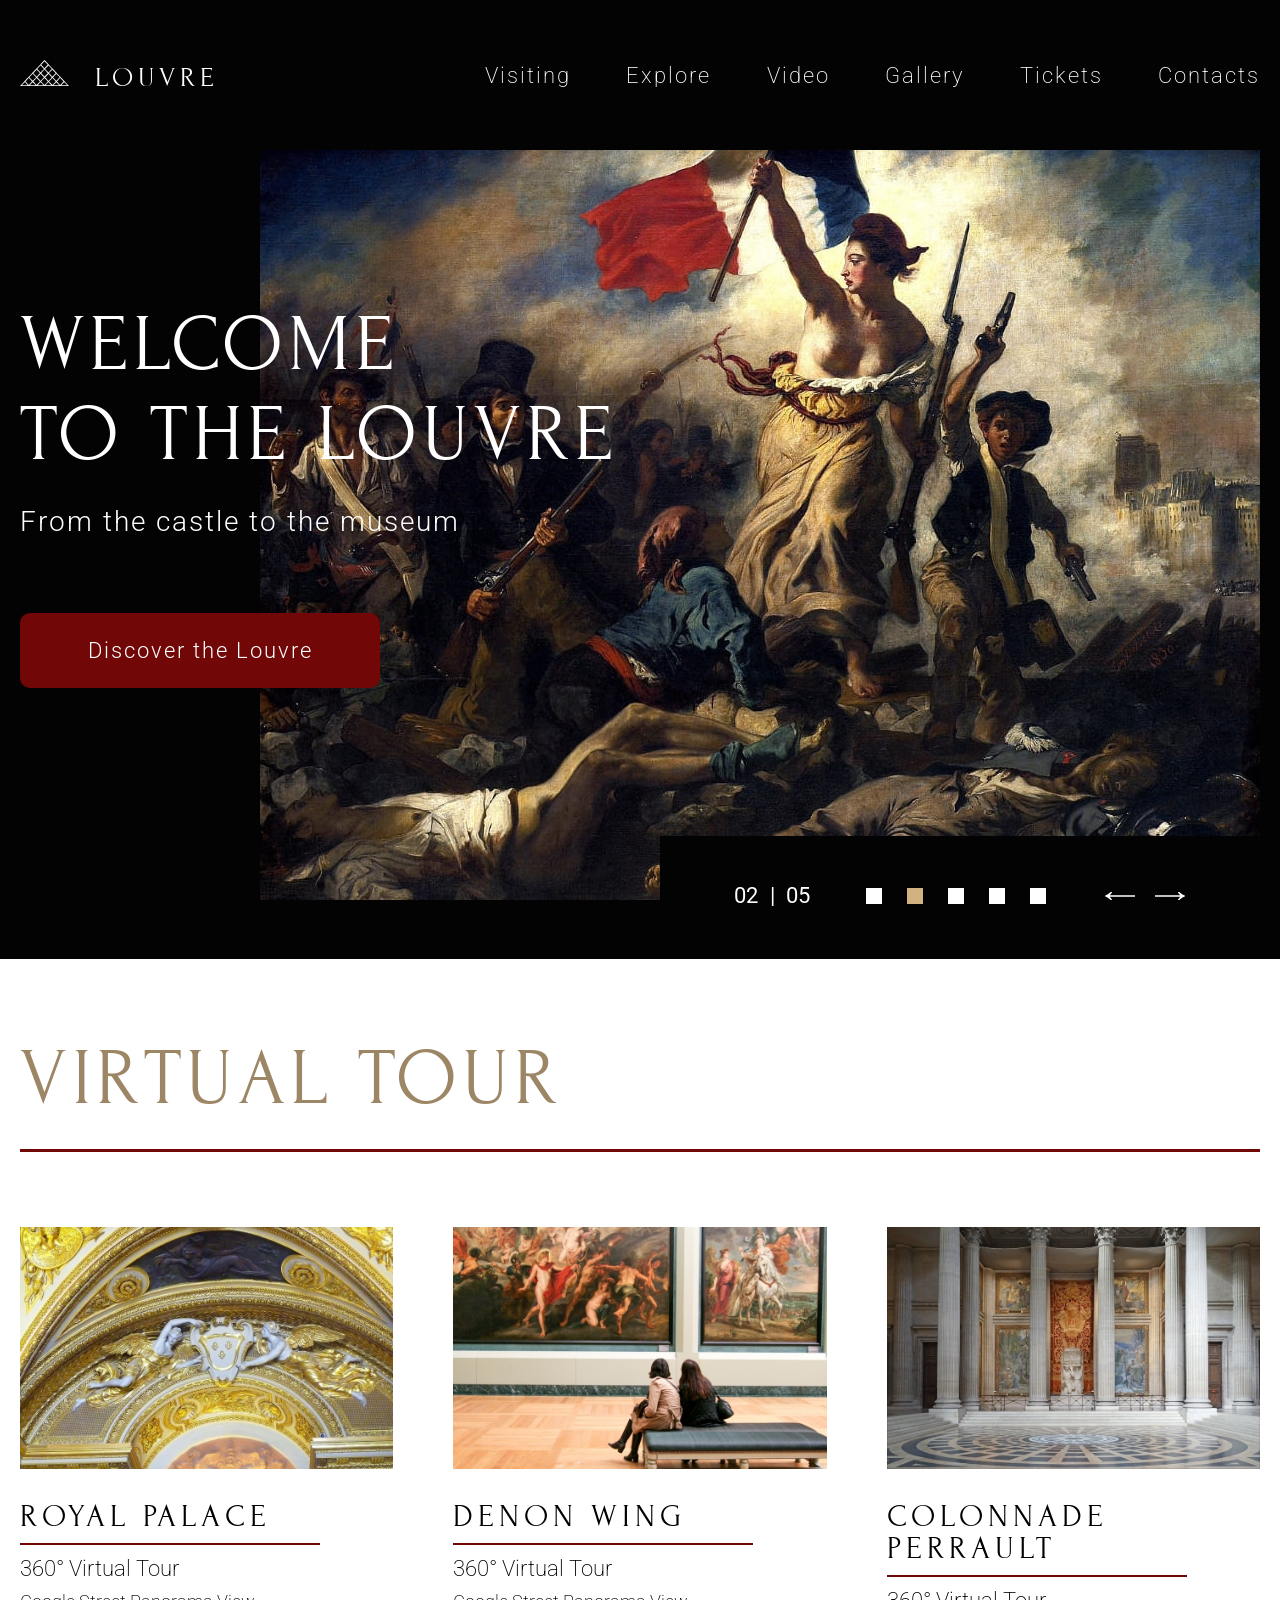
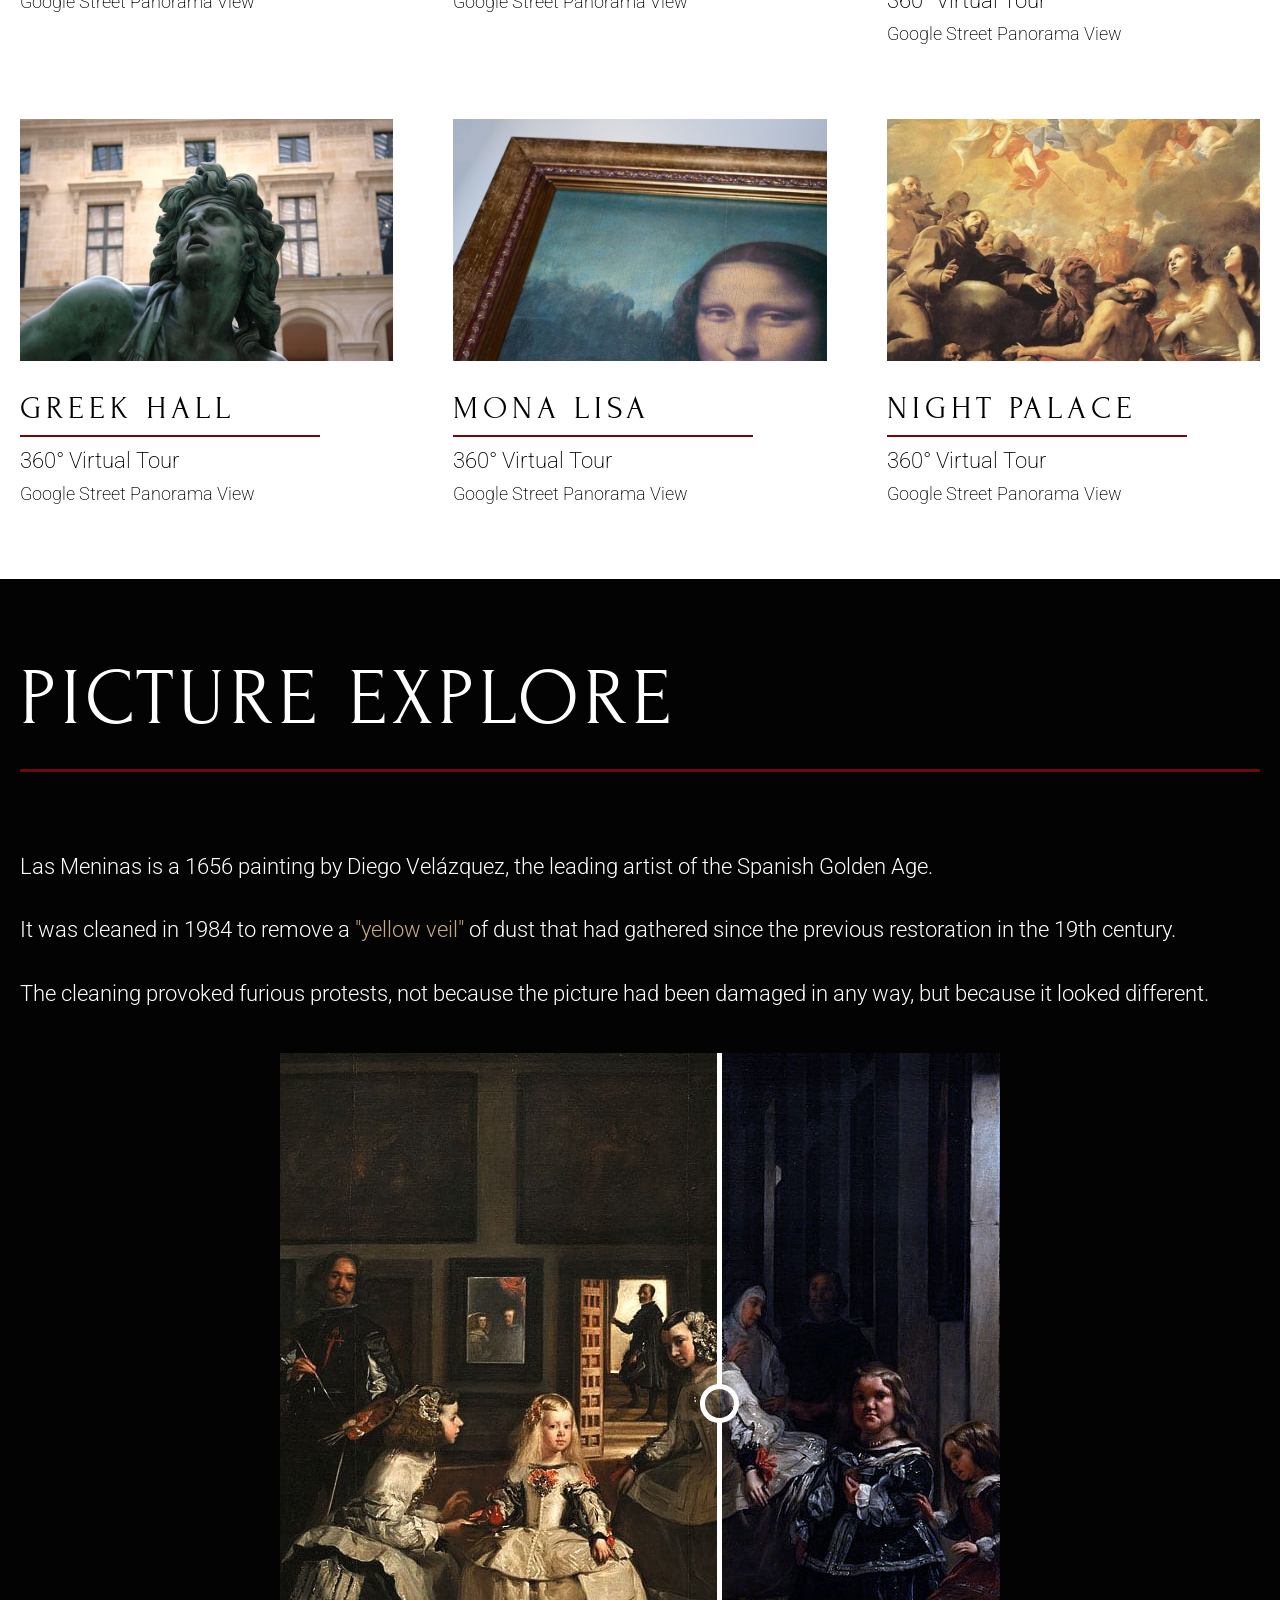
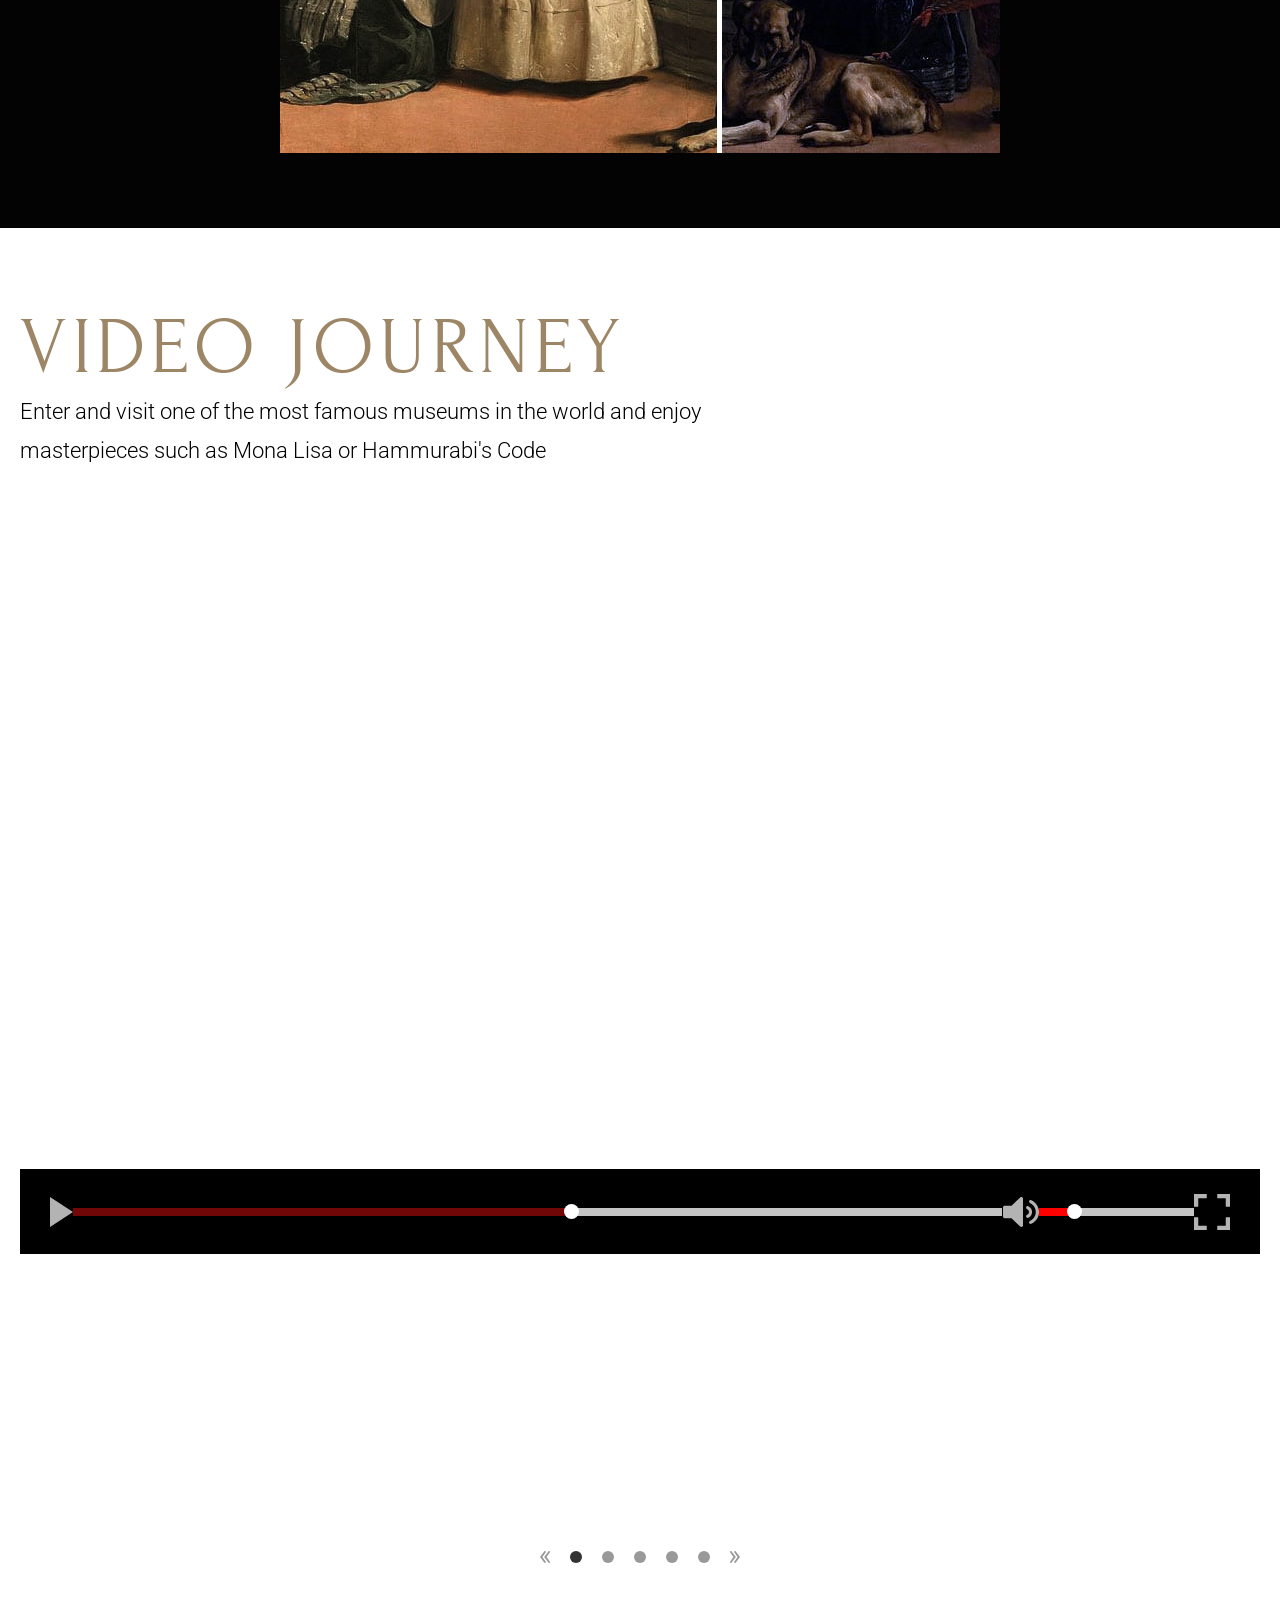
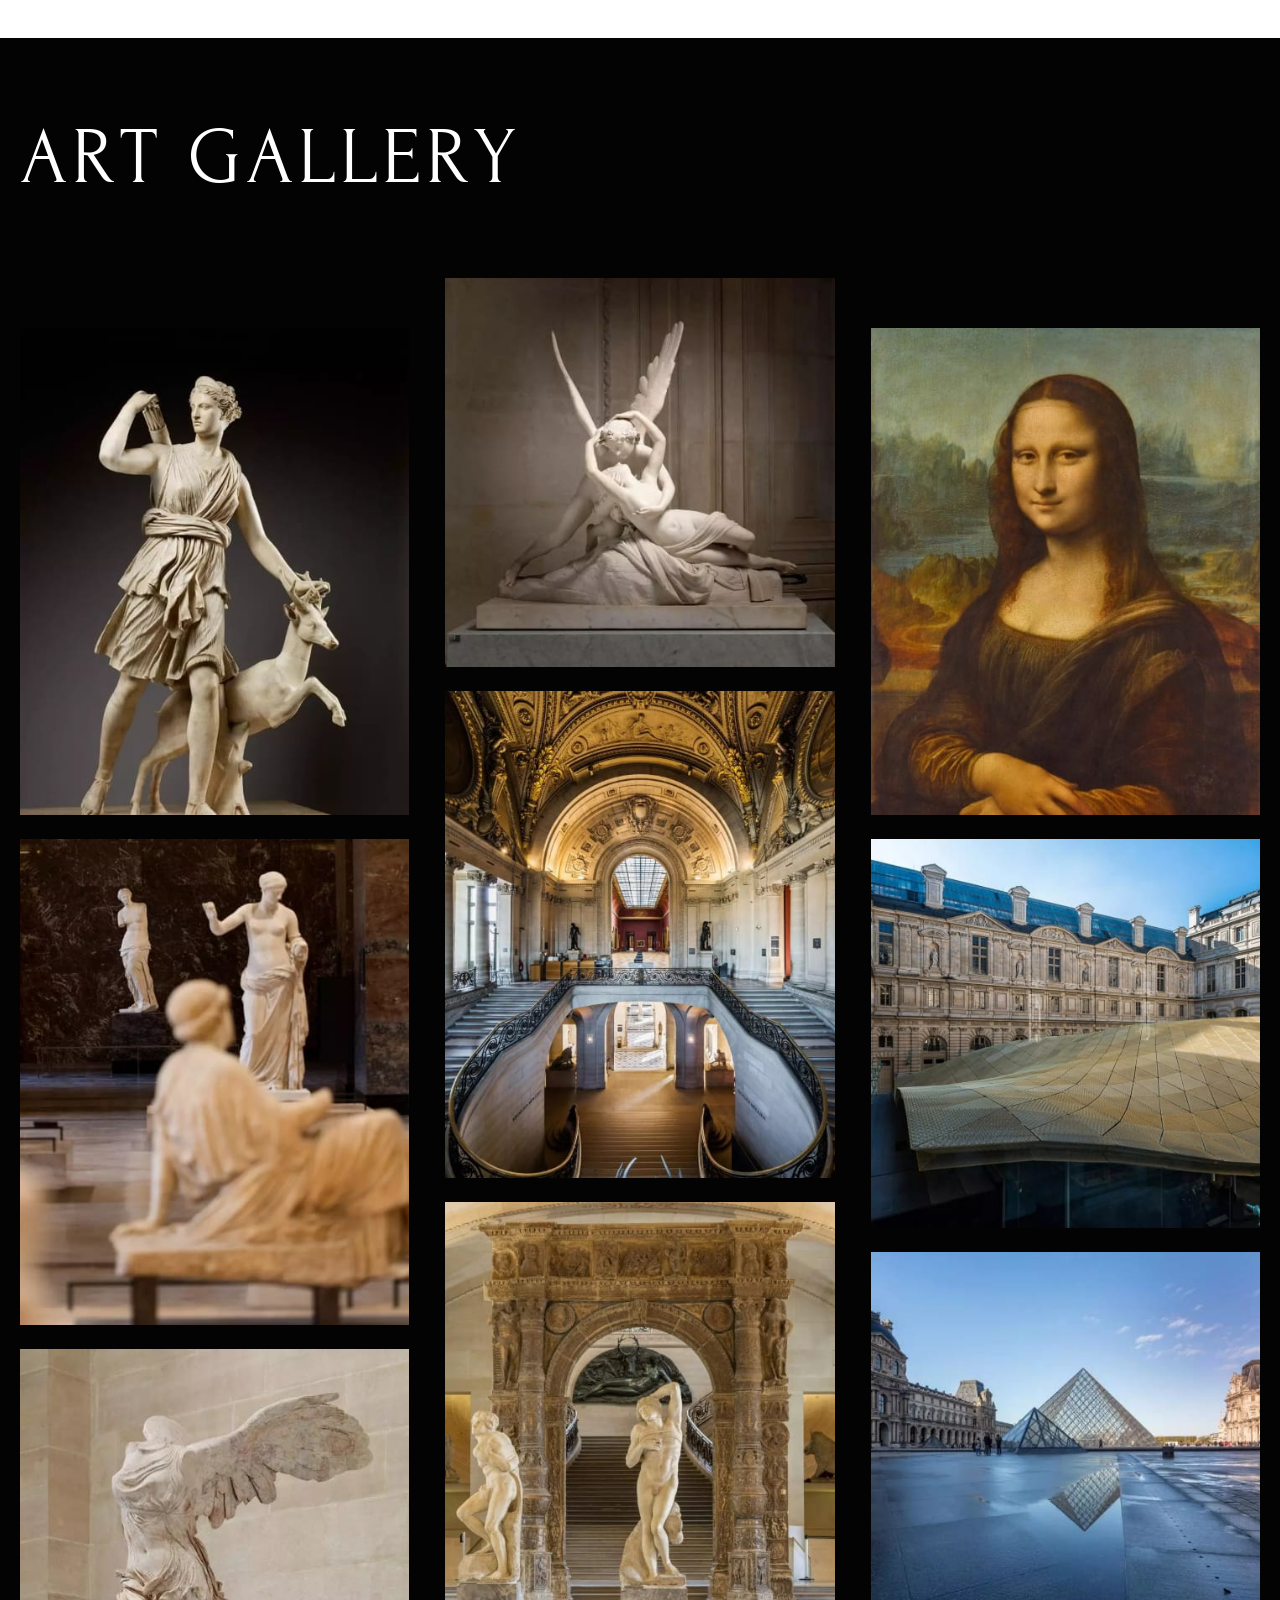
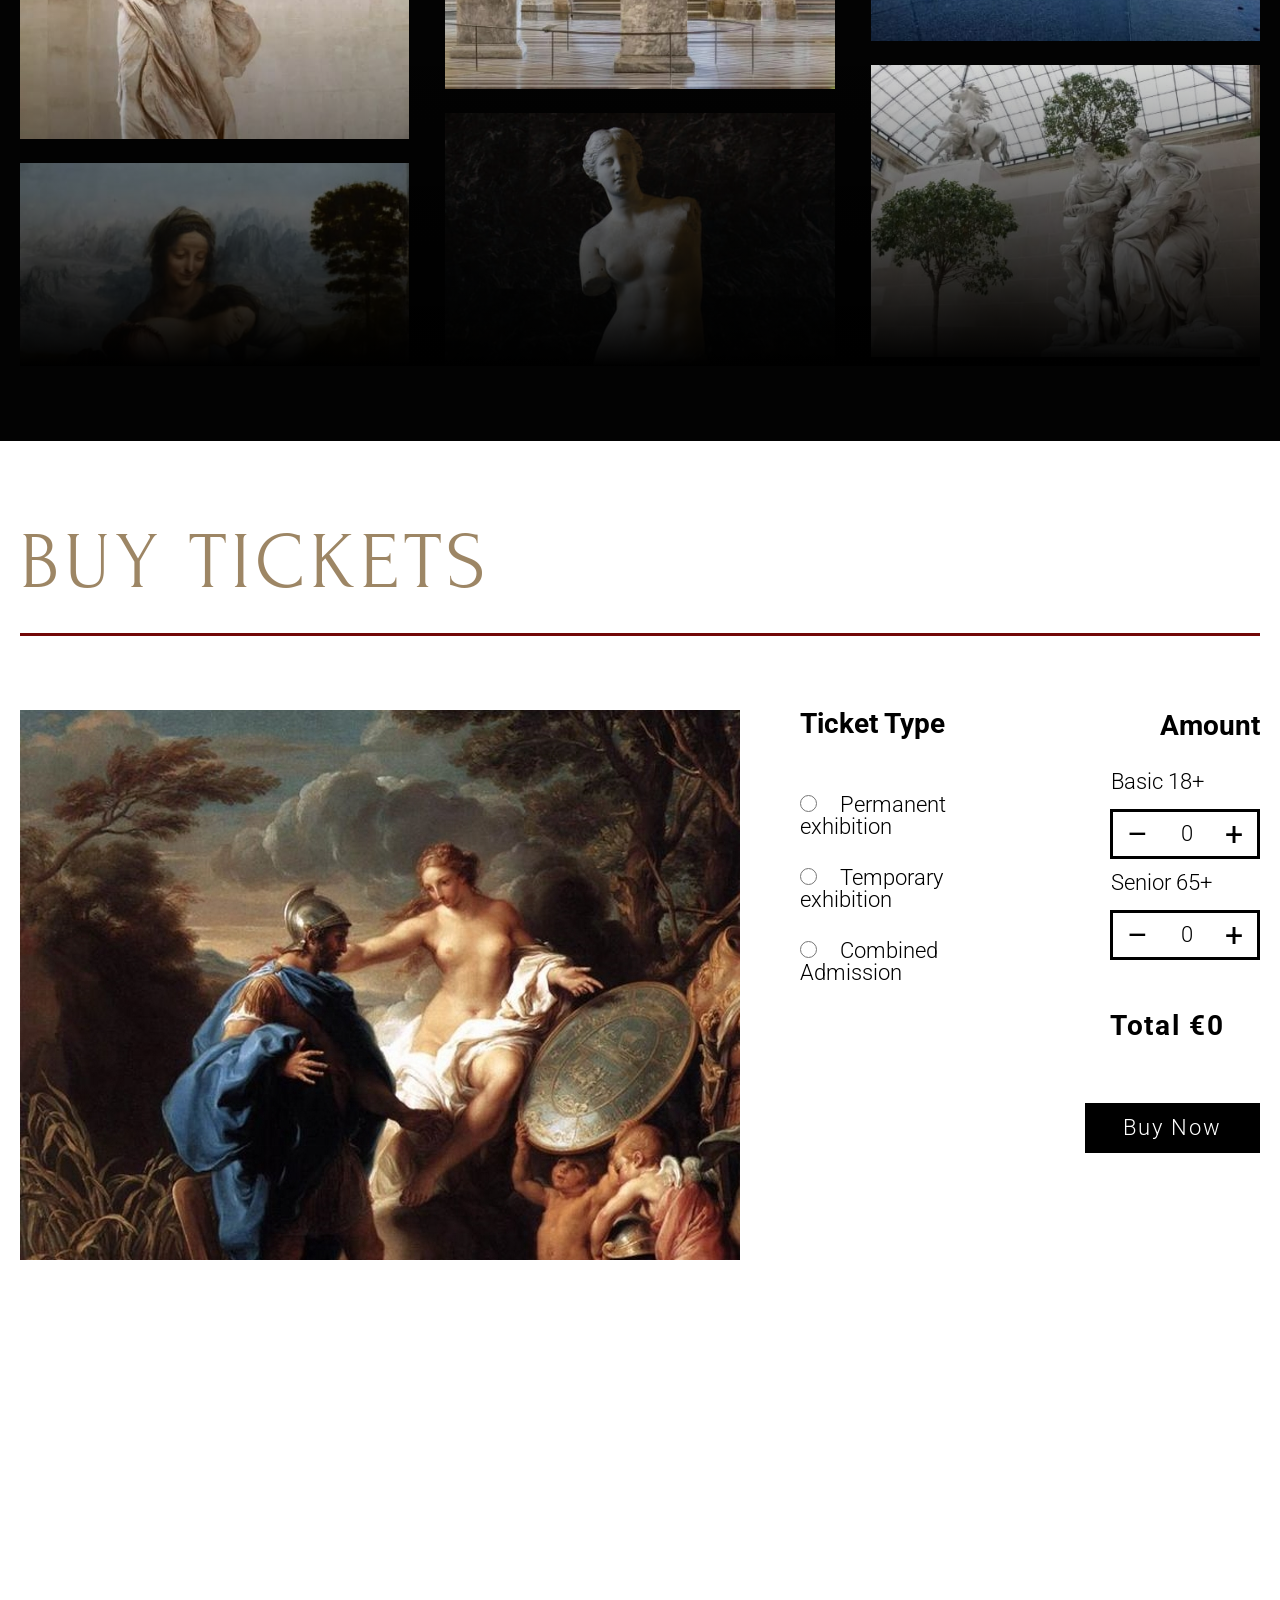
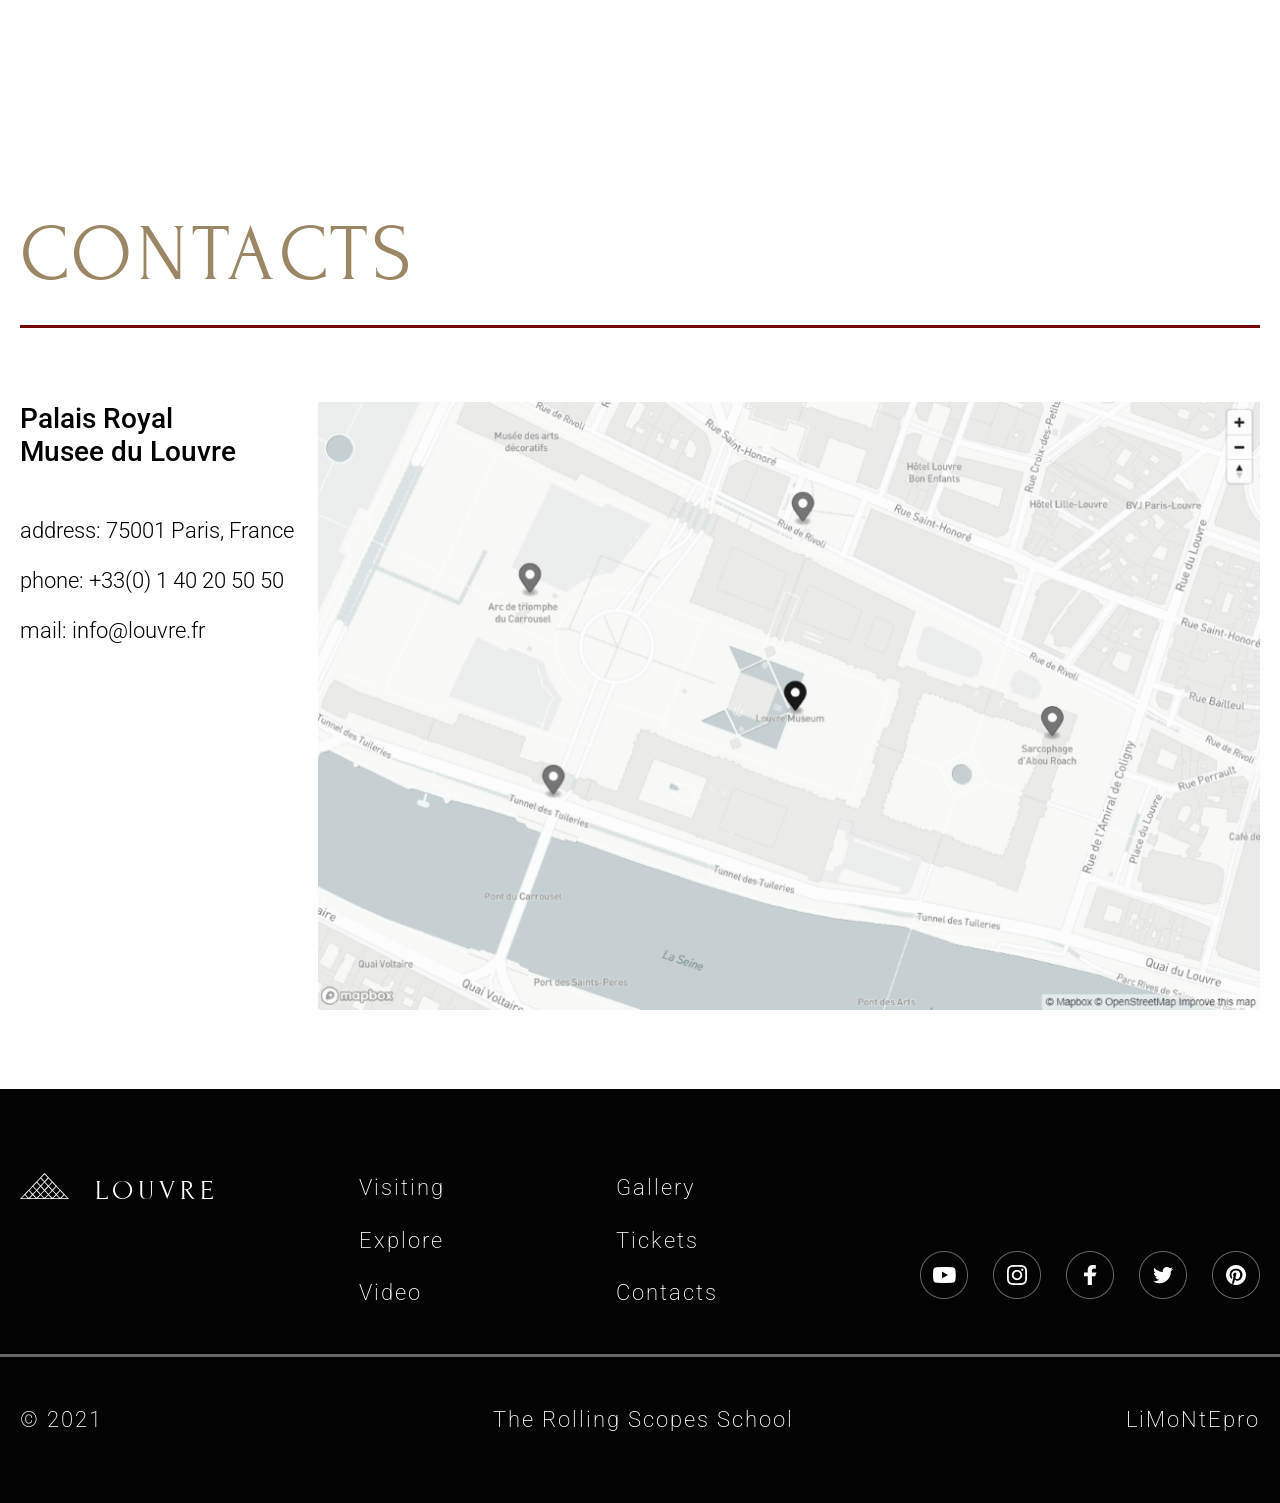
==== commit a1a83b9b: "feat: add video control functionality" ====
--- a/index.html
+++ b/index.html
@@ -156,15 +156,8 @@
                     </div>
                     <div class="video-and-control">
                         <div class="current-video">
-                            <a href="https://www.youtube.com/watch?v=zp1BXPX8jcU" class="video-link"><img src="assets/img/video/f00089fd43949a1332ea6150e413fd6a0a39f62d.jpg" alt="video image" class="video-image"><img src="assets\svg\video\control\Group.svg" alt="Pause image" class="video-pause">
-                            </a>
-                            <div class="bar bar-in-video">
-                                <div class="video-bar">
-                                    <div class="video-bar-red">
-                                        <div class="video-circle"></div>
-                                    </div>
-                                </div>
-                            </div>
+                            <video src="assets/videos/LoovreVideo.mp4" class="video-player"></video>
+                            <img src="assets\svg\video\control\Group.svg" alt="Pause image" class="video-pause">
                         </div>
                         <div class="video-control">
                             <img src="assets/svg/video/control/play.svg" alt="play button" class="play-button-image">
@@ -174,15 +167,9 @@
                                         <div class="video-circle"></div>
                                     </div>
                                 </div>
-                            </div>         
-                            <img src="assets/svg/video/control/volume.svg" alt="volume button" class="volume-button-image">
-                            <div class="bar-volume">
-                                <div class="volume-bar">
-                                    <div class="volume-bar-red">
-                                        <div class="volume-circle"></div>
-                                    </div>
-                                </div>
-                            </div>
+                            </div>
+                            <img src="assets/svg/video/control/volume.svg" alt="volume button" class="volume-button-image">         
+                            <input type="range" name="volume" class="video-volume-range" min="0" max="1" step="0.01" value="0.2">
                             <img src="assets/svg/video/control/fullscreen.svg" alt="fullscreen button" class="fullscreen-button-image">
                         </div>
                     </div>
--- a/main-style.css
+++ b/main-style.css
@@ -217,6 +217,11 @@
     min-width: 700px;
     width: calc(100% - 440px);
 }
+.welcome-image{
+    -webkit-user-drag: none;
+    user-select: none;
+    cursor: grab;
+}
 .slider-image{
     max-width: 1000px;
     max-height: 750px;
@@ -509,23 +514,20 @@
     width: 100%;
     aspect-ratio: 1440 / 650;
 }
-.video-image{
+.video-player{
     width: 100%;
     height: 100%;
-}
-.video-link{
-    width: 100%;
-    max-height: 650px;
-    height: 100%;
-    position: relative;
-    display: flex;
-    justify-content: center;
-    align-items: center;
+    object-fit: fill;
+    cursor: pointer;
 }
 .video-pause{
     width: 220px;
     height: 220px;
     position: absolute;
+    left: 50%;
+    top:50%;
+    transform: translate(-50%,-50%);
+    cursor: pointer;
 }
 .video-control{
     display: flex;
@@ -536,6 +538,10 @@
     height: 85px;
     background-color: black;
     padding: 0 30px;
+}
+.play-button-image{
+    width: 23px;
+    cursor: pointer;
 }
 .bar{
     position:relative;
@@ -567,6 +573,24 @@
     border-radius: 50px;
     right: -9px;
     top:-4px;
+}
+.video-volume-range{
+    -webkit-appearance: none;
+    appearance: none;
+    align-items: center;
+    width: 155px;
+    height: 8px;
+    background-color: #C4C4C4;
+    background-image: linear-gradient(to right, red 20%, #C4C4C4 20%);
+    margin: 0;
+
+}
+.video-volume-range::-webkit-slider-thumb{
+    -webkit-appearance: none;
+    height: 15px;
+    width: 15px;
+    border-radius: 100%;
+    background-color: white;
 }
 .volume-bar{
     align-items: center;
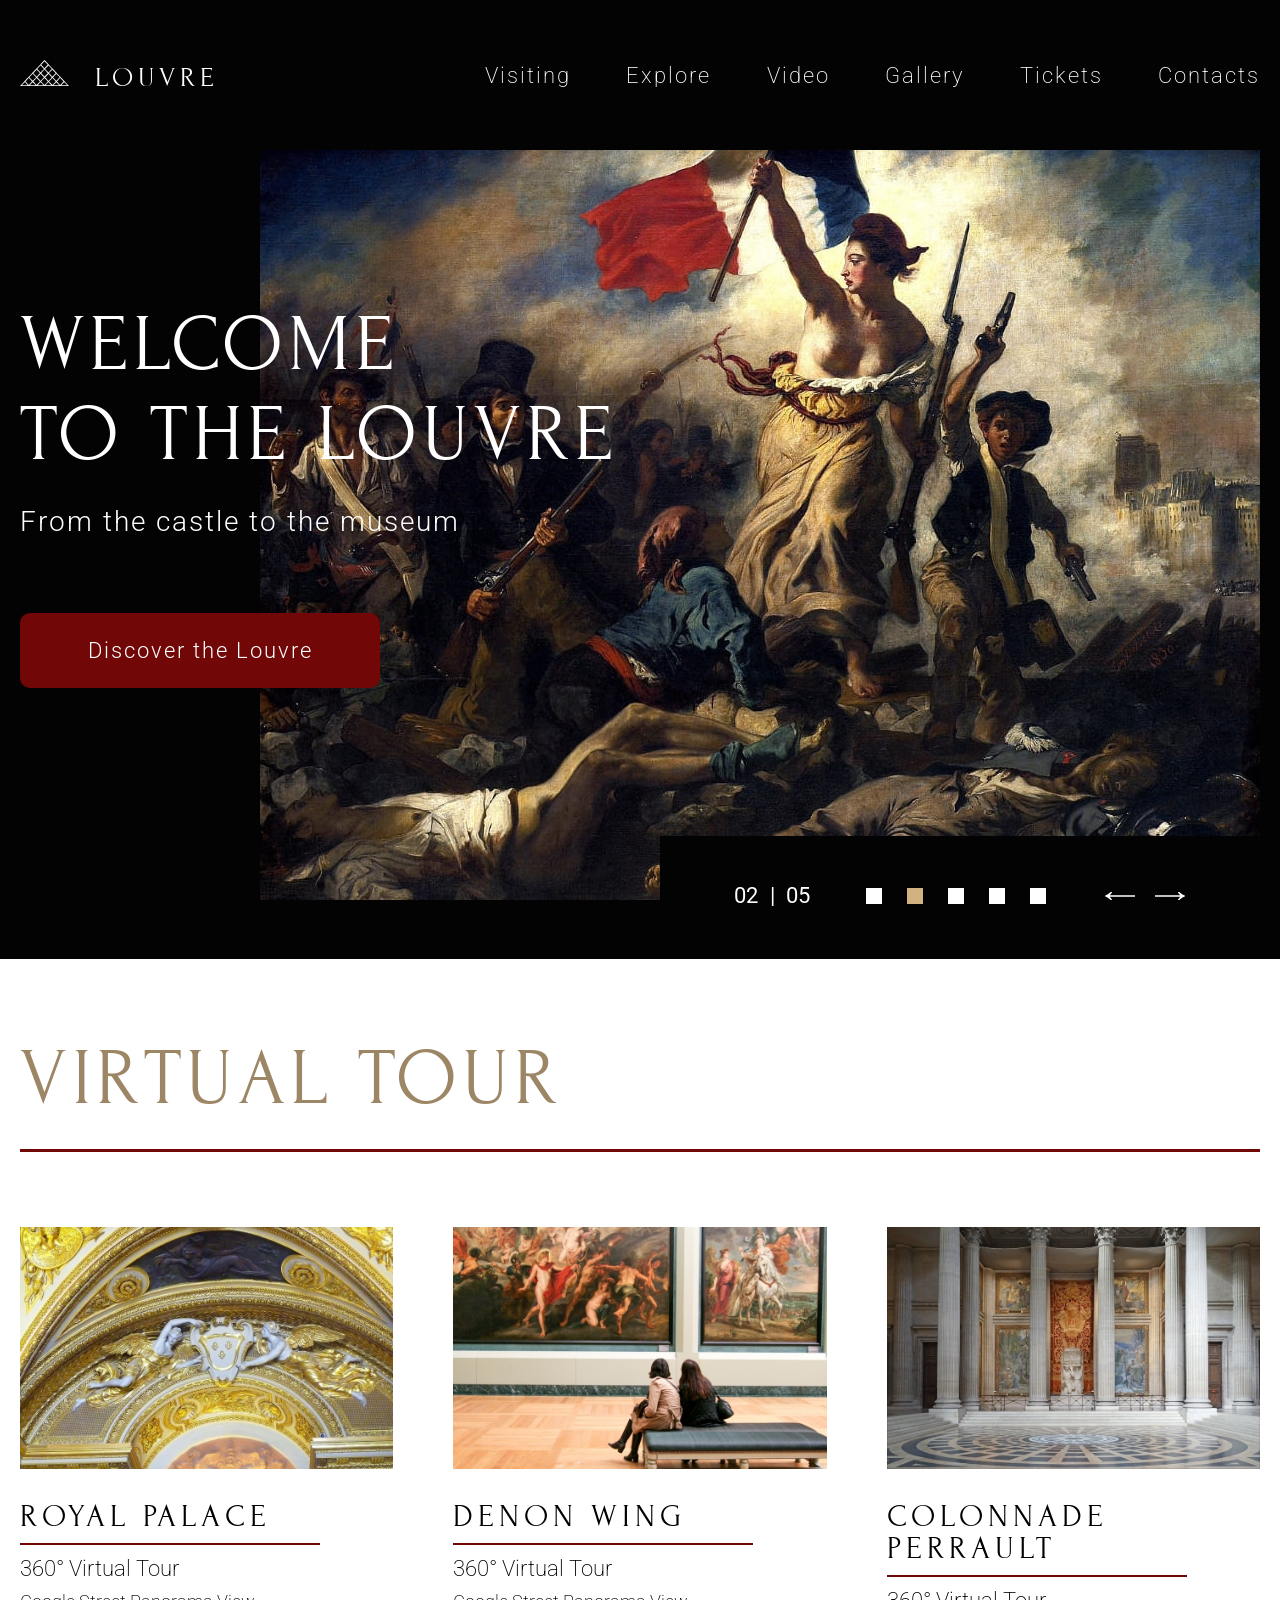
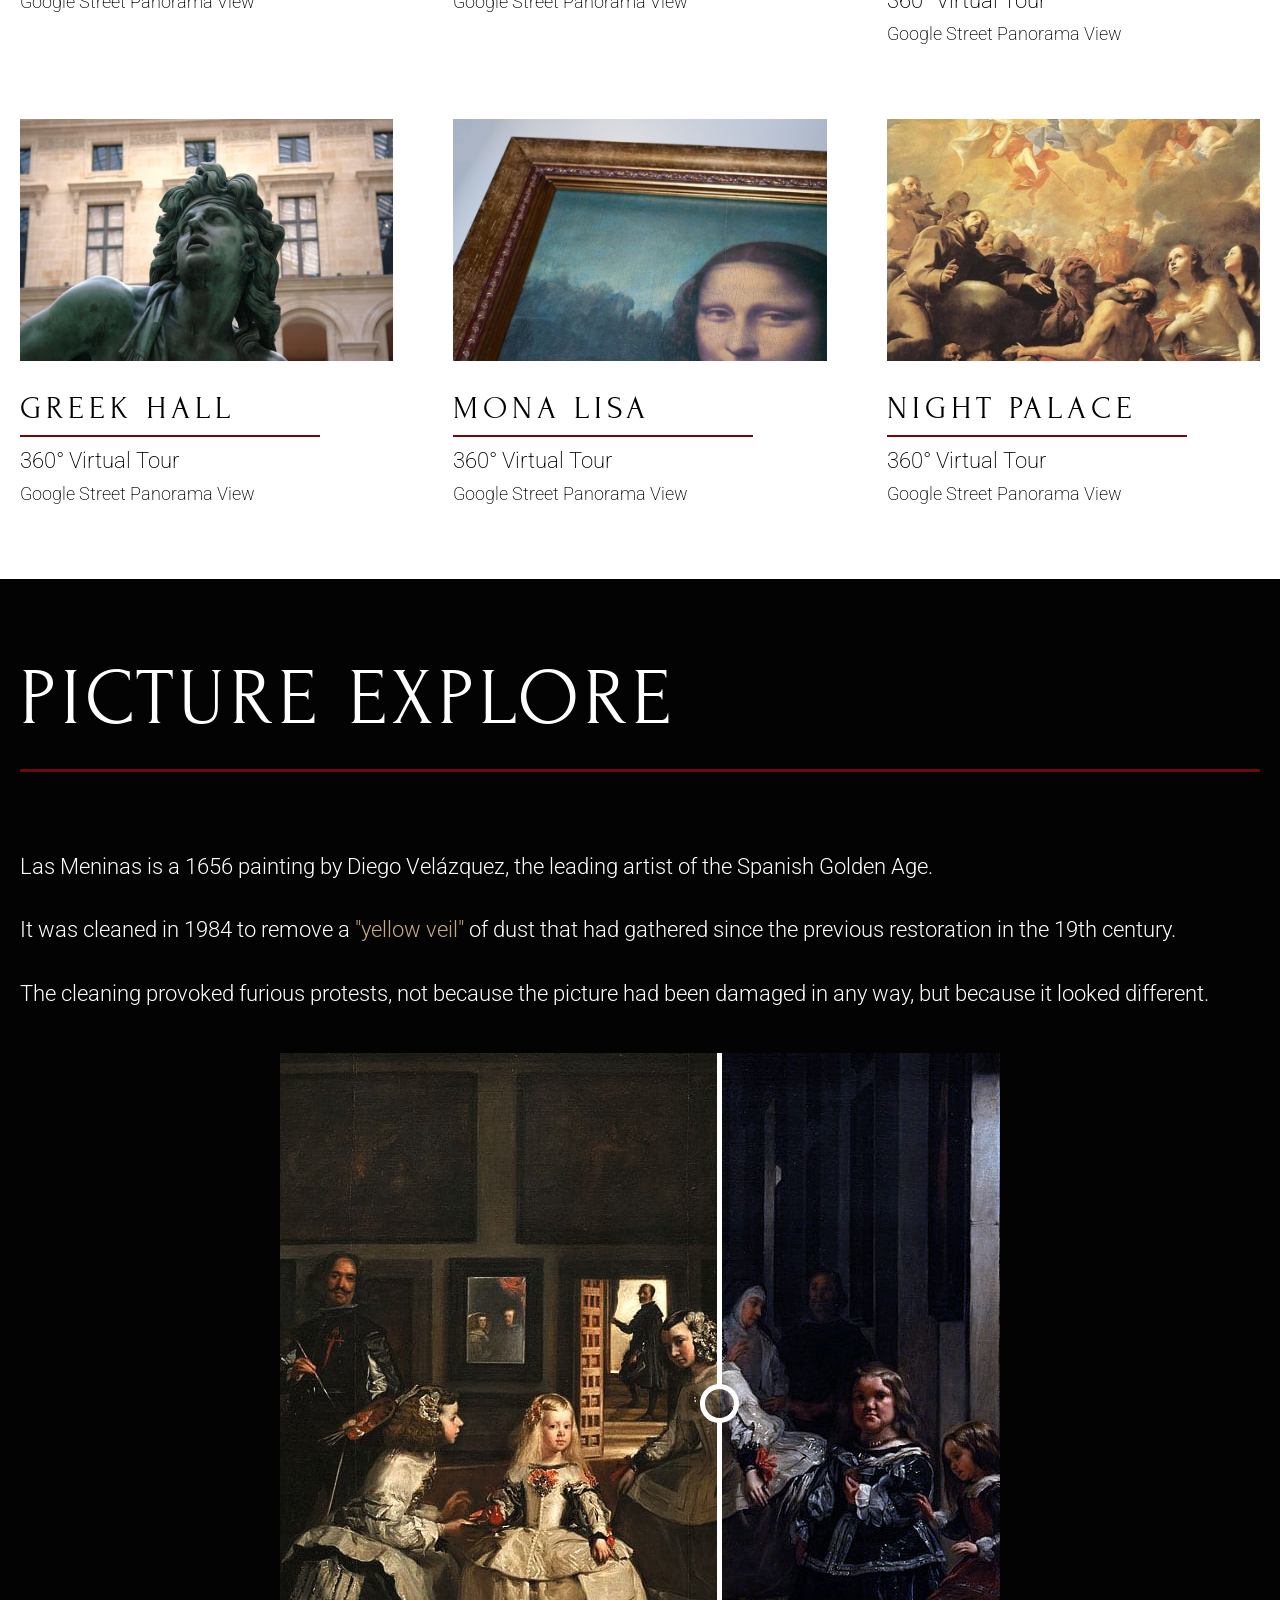
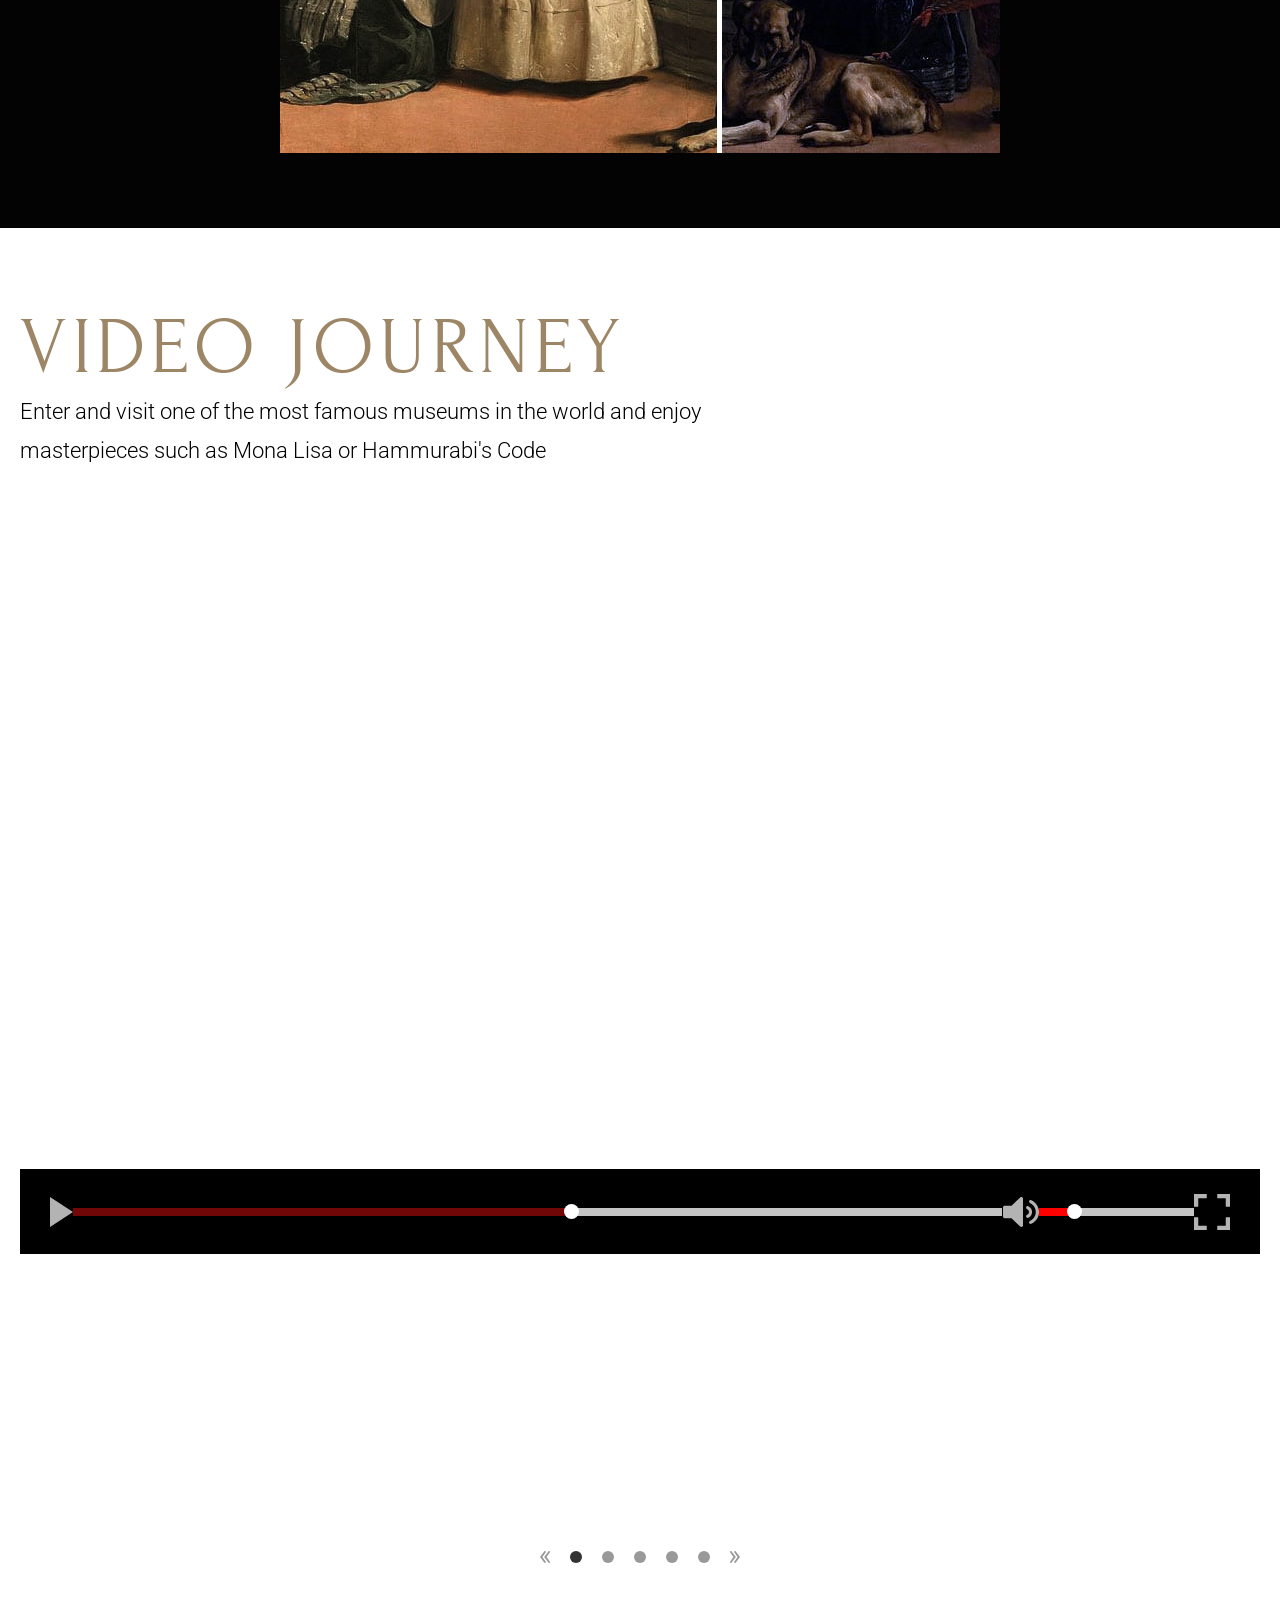
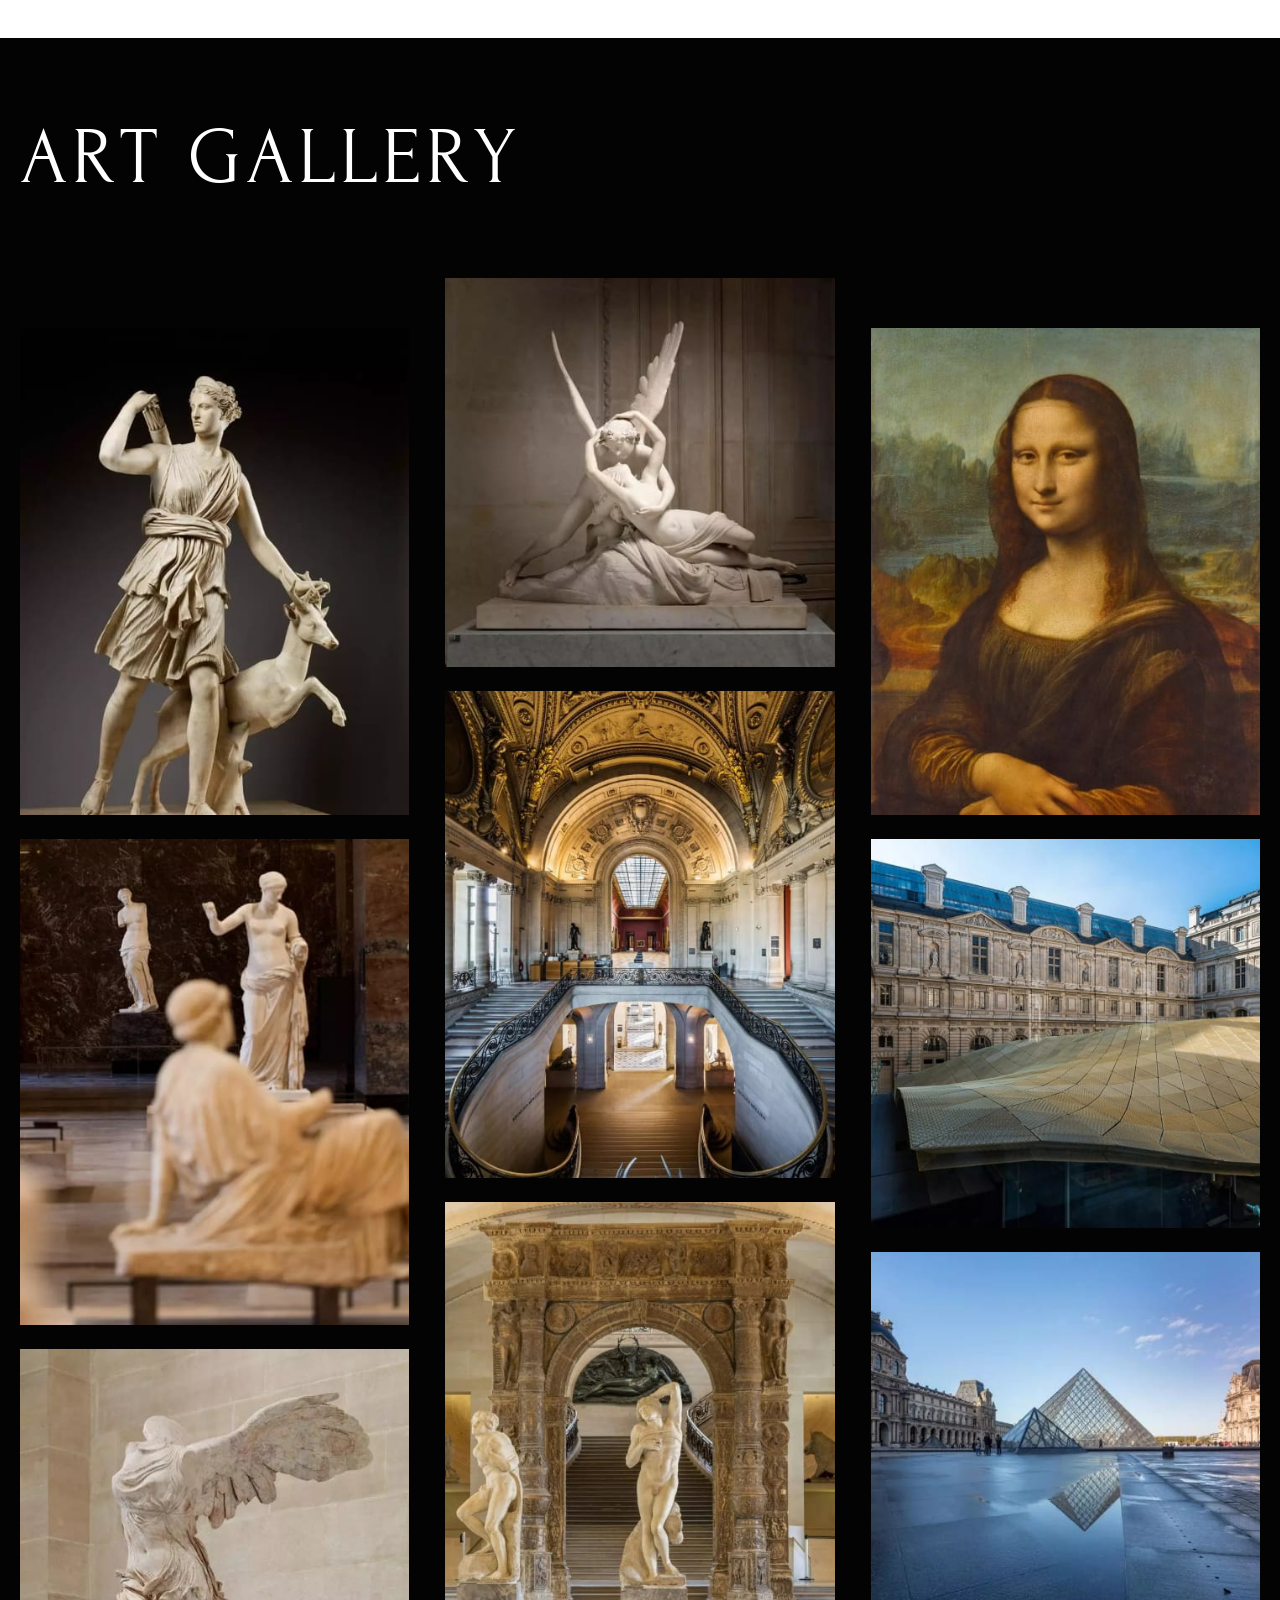
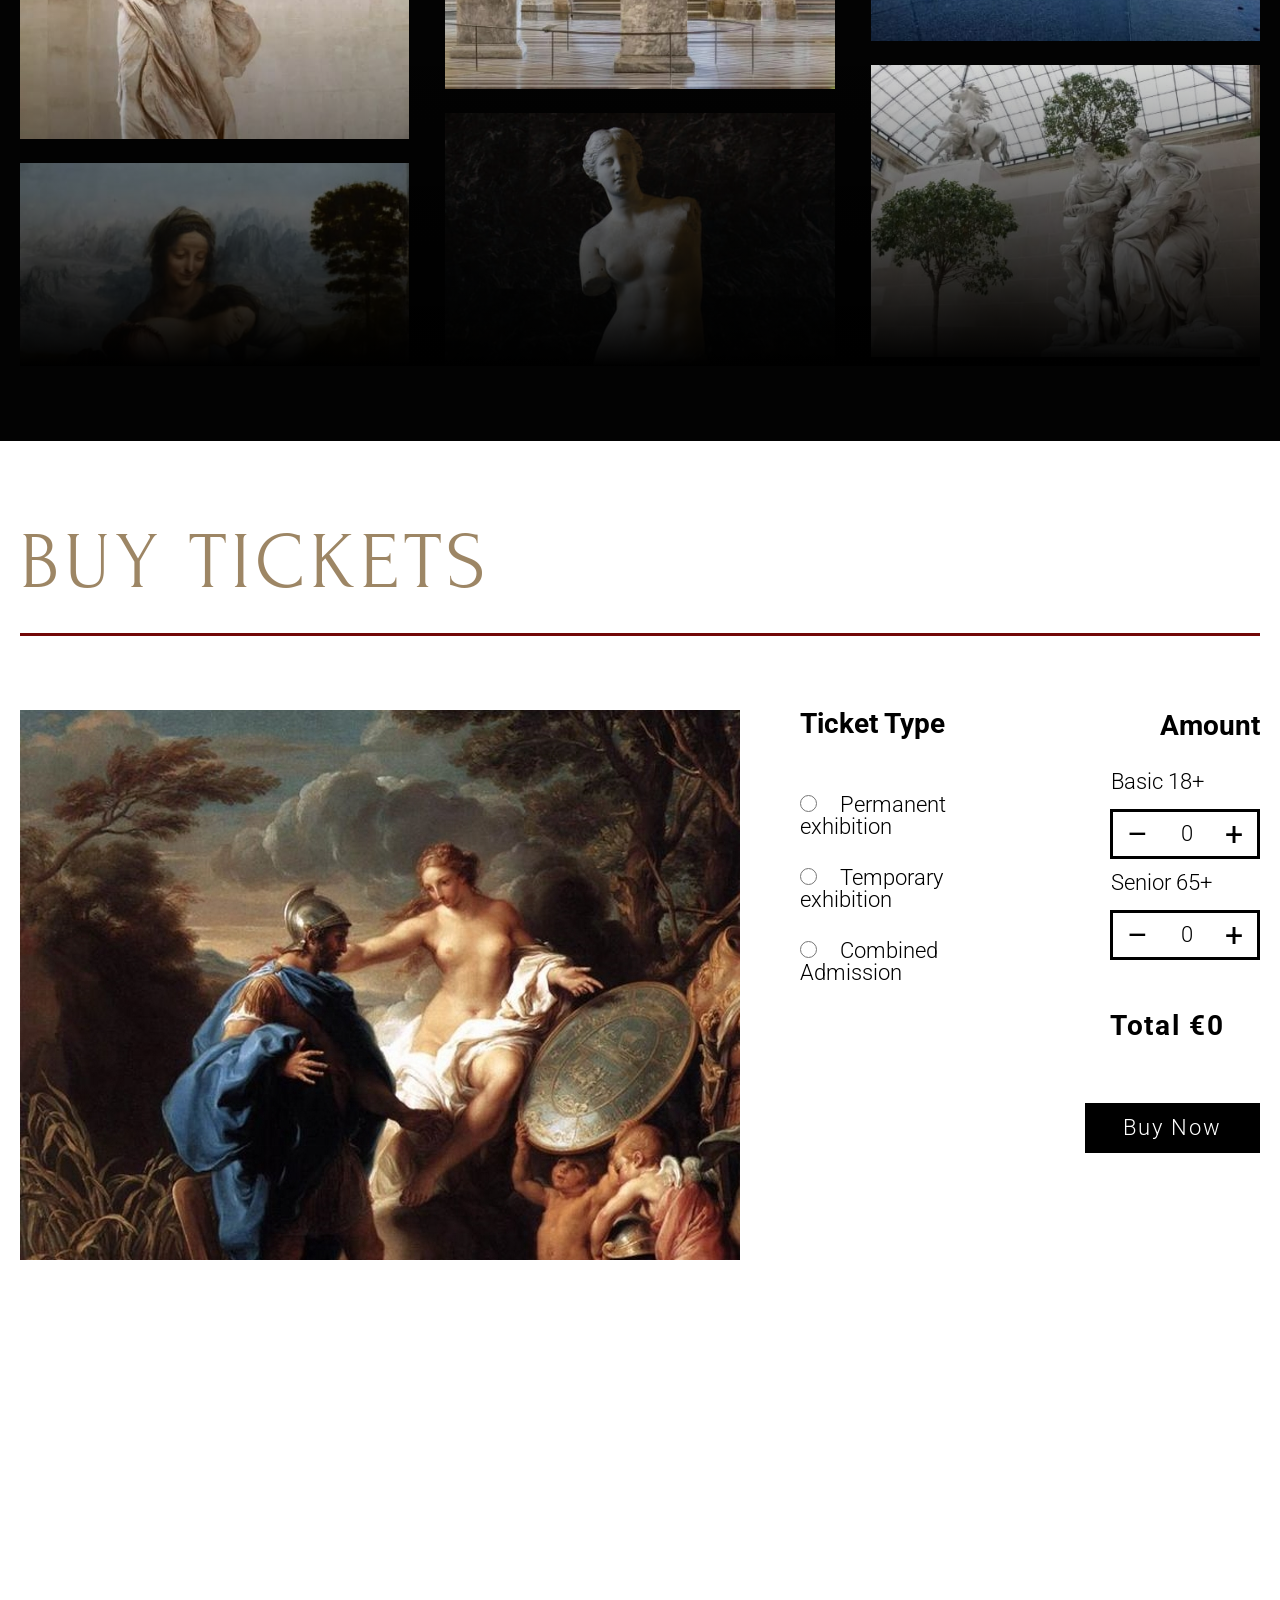
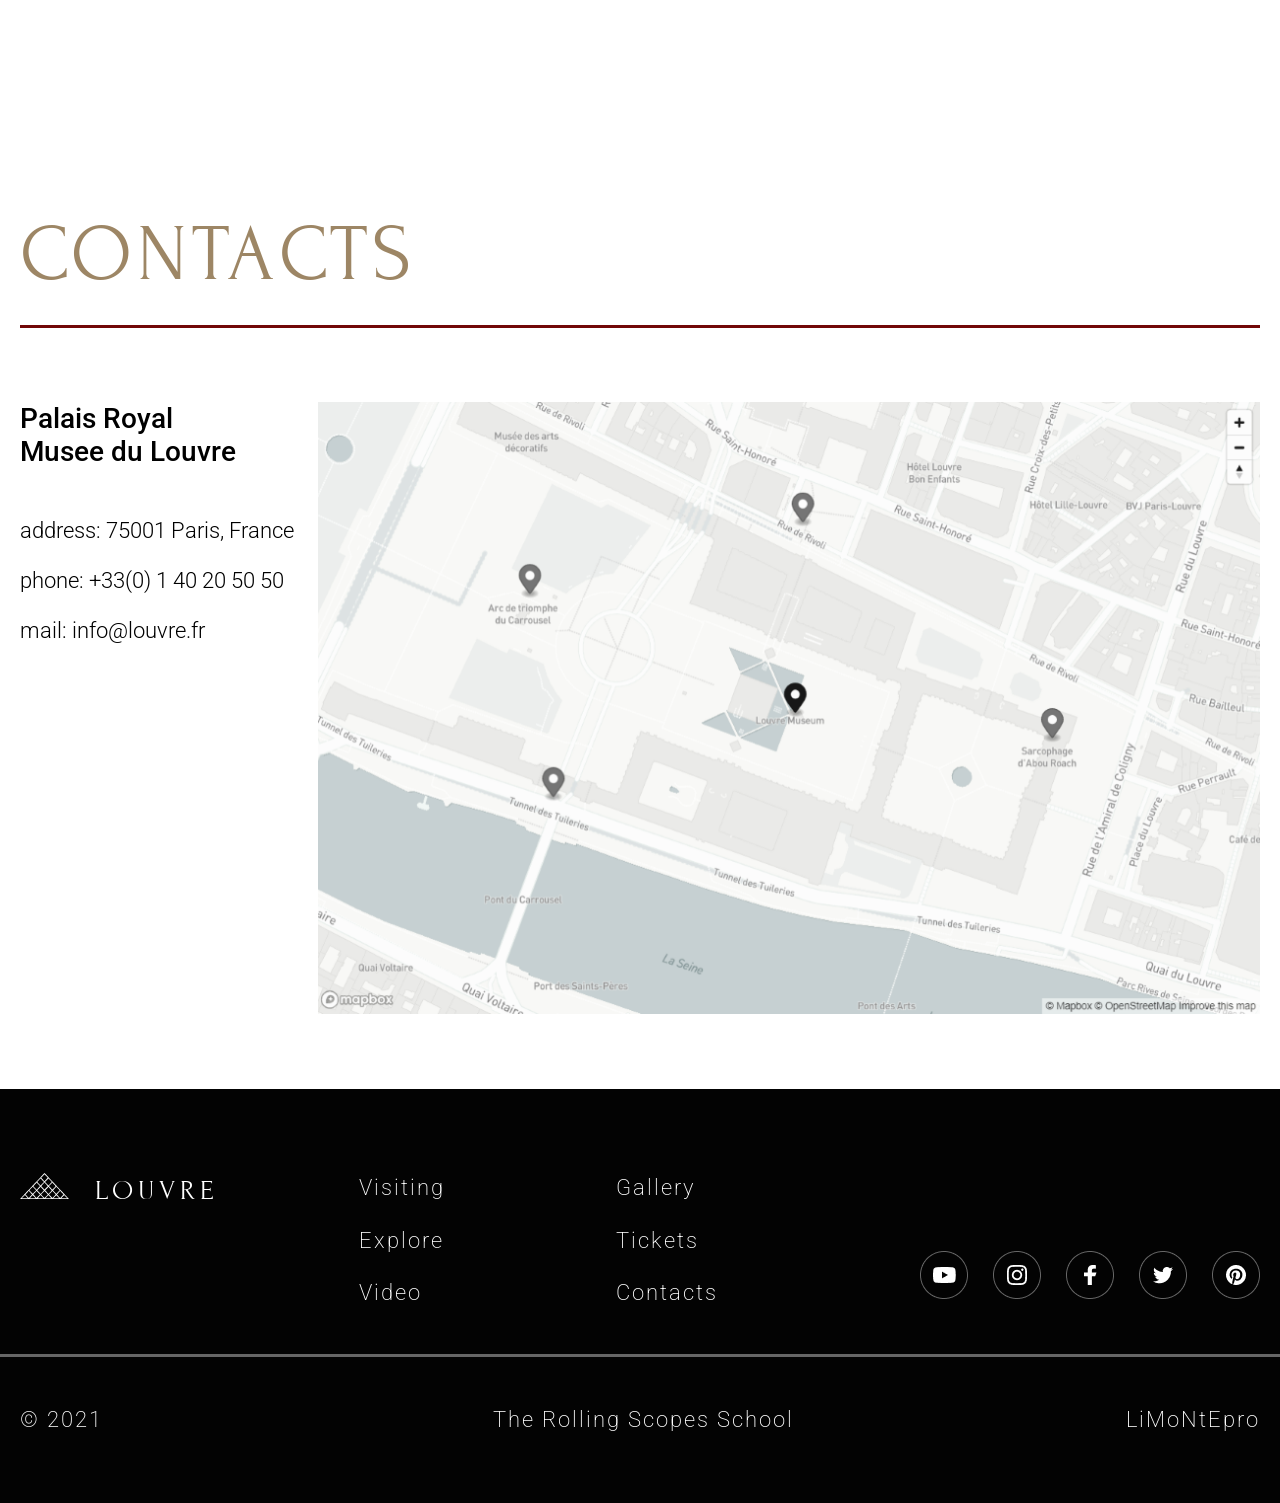
==== commit 87ffac08: "complited merge with pull" ====
--- a/index.html
+++ b/index.html
@@ -252,8 +252,7 @@
                             </div>
                         </div>
                         <div class="tickets-menu">
-                            <div class="amount-buy">
-                                <div class="tickets-amount">
+                            <div class="tickets-amount">
                                     <p class="amount-title">Amount</p>
                                     <p class="amount-subtitle">Basic 18+</p>
                                     <div class="amount-counter amount-counter-basic">
@@ -272,7 +271,6 @@
                                         <p class="amount-title-2 amount-title-num" id="popa">0</p>
                                     </div>
                                 </div>
-                            </div>
                             <div class="tickets-buy-button">
                                 <a href="booking_tickets.html" class="tickets-buy-link"><p class="buy-button-text">Buy Now</p></a>
                             </div>
--- a/main-style.css
+++ b/main-style.css
@@ -558,6 +558,7 @@
     width: 100%;
     height: 8px;
     background-color: #C4C4C4;
+    cursor: pointer;
 }
 .video-bar-red{
     position: relative;
@@ -997,6 +998,7 @@
     flex: 1 0;
 }
 .contacts-image{
+    height: 100%;
     width:100%;
 }
 
@@ -1336,7 +1338,7 @@
         padding-right: 9px;
     }
     .tickets-buy-button{
-        bottom: 0;
+        margin-top: auto;
     }
     .parallax{
         margin: 0;
@@ -1384,6 +1386,7 @@
         min-width: auto;
     }
     .contacts-image-container {
+        height: 100%;
         width: 100%;
         min-width: auto;
 
